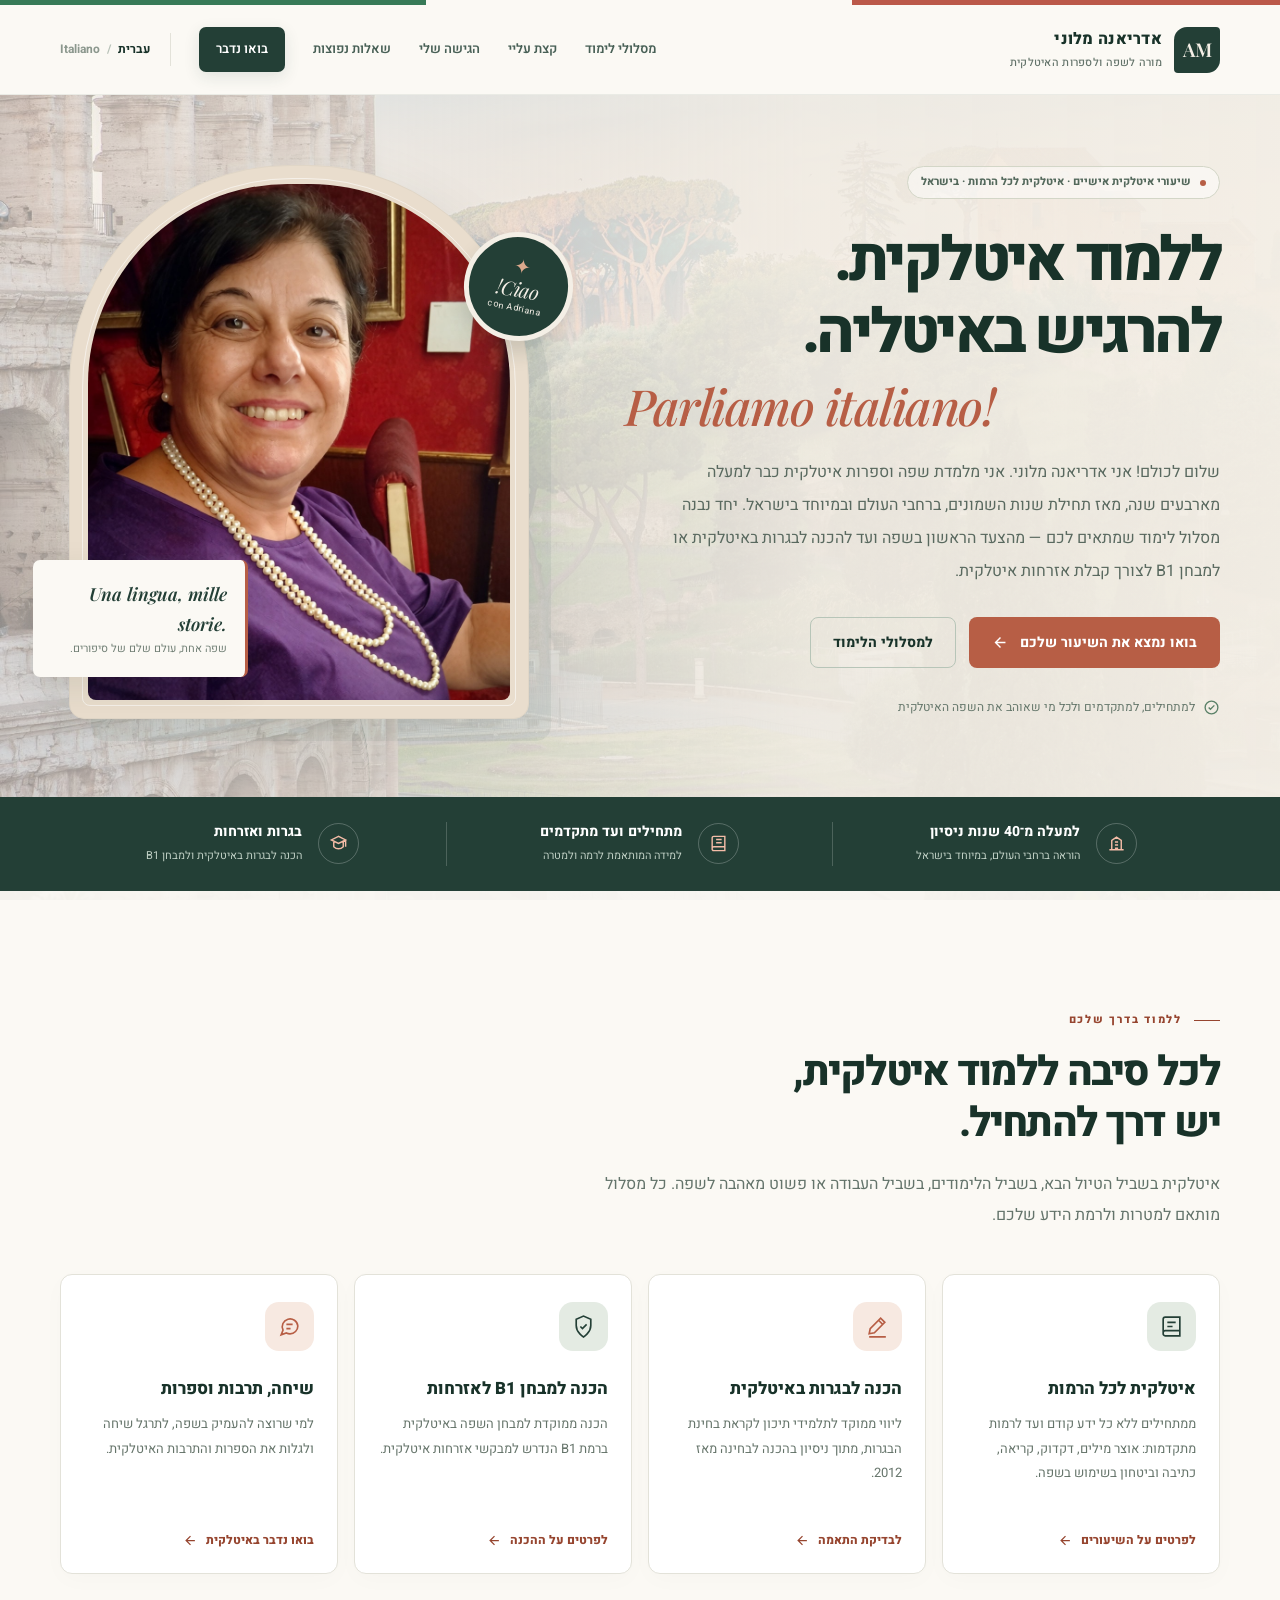
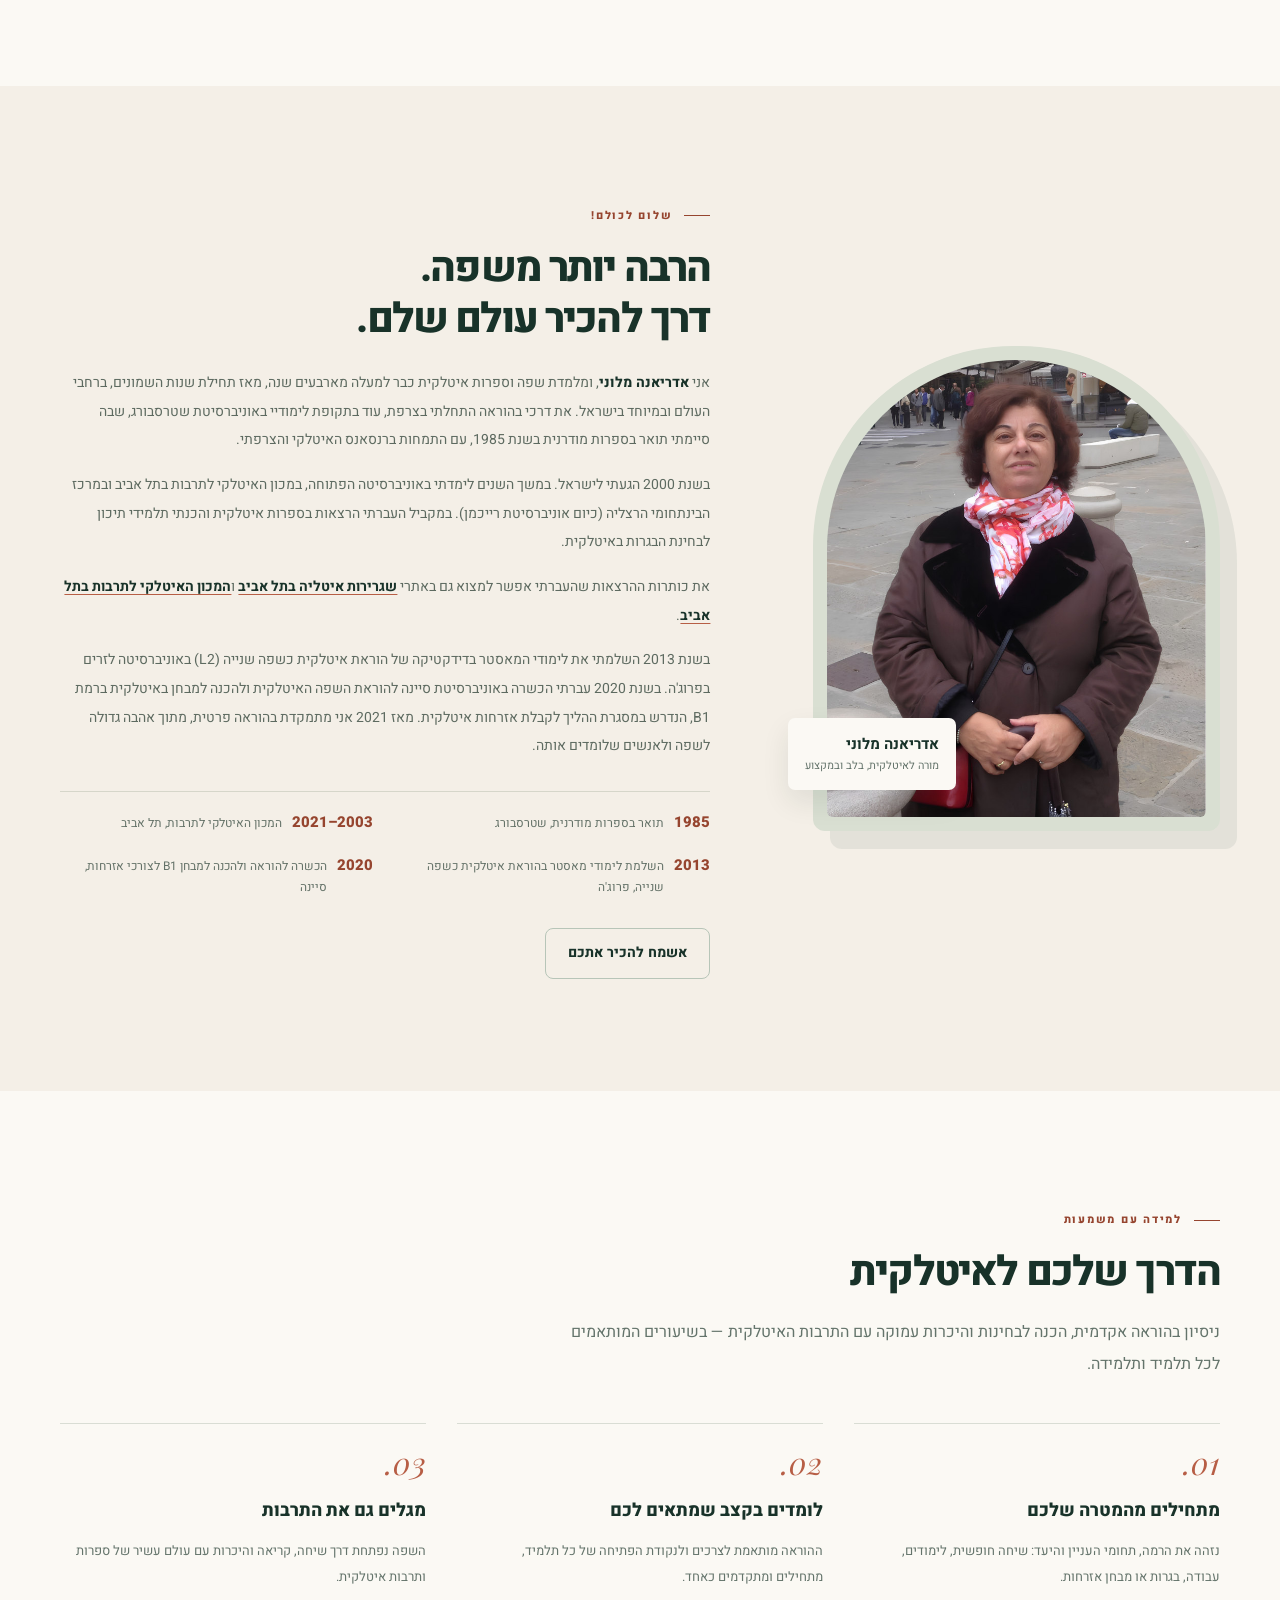
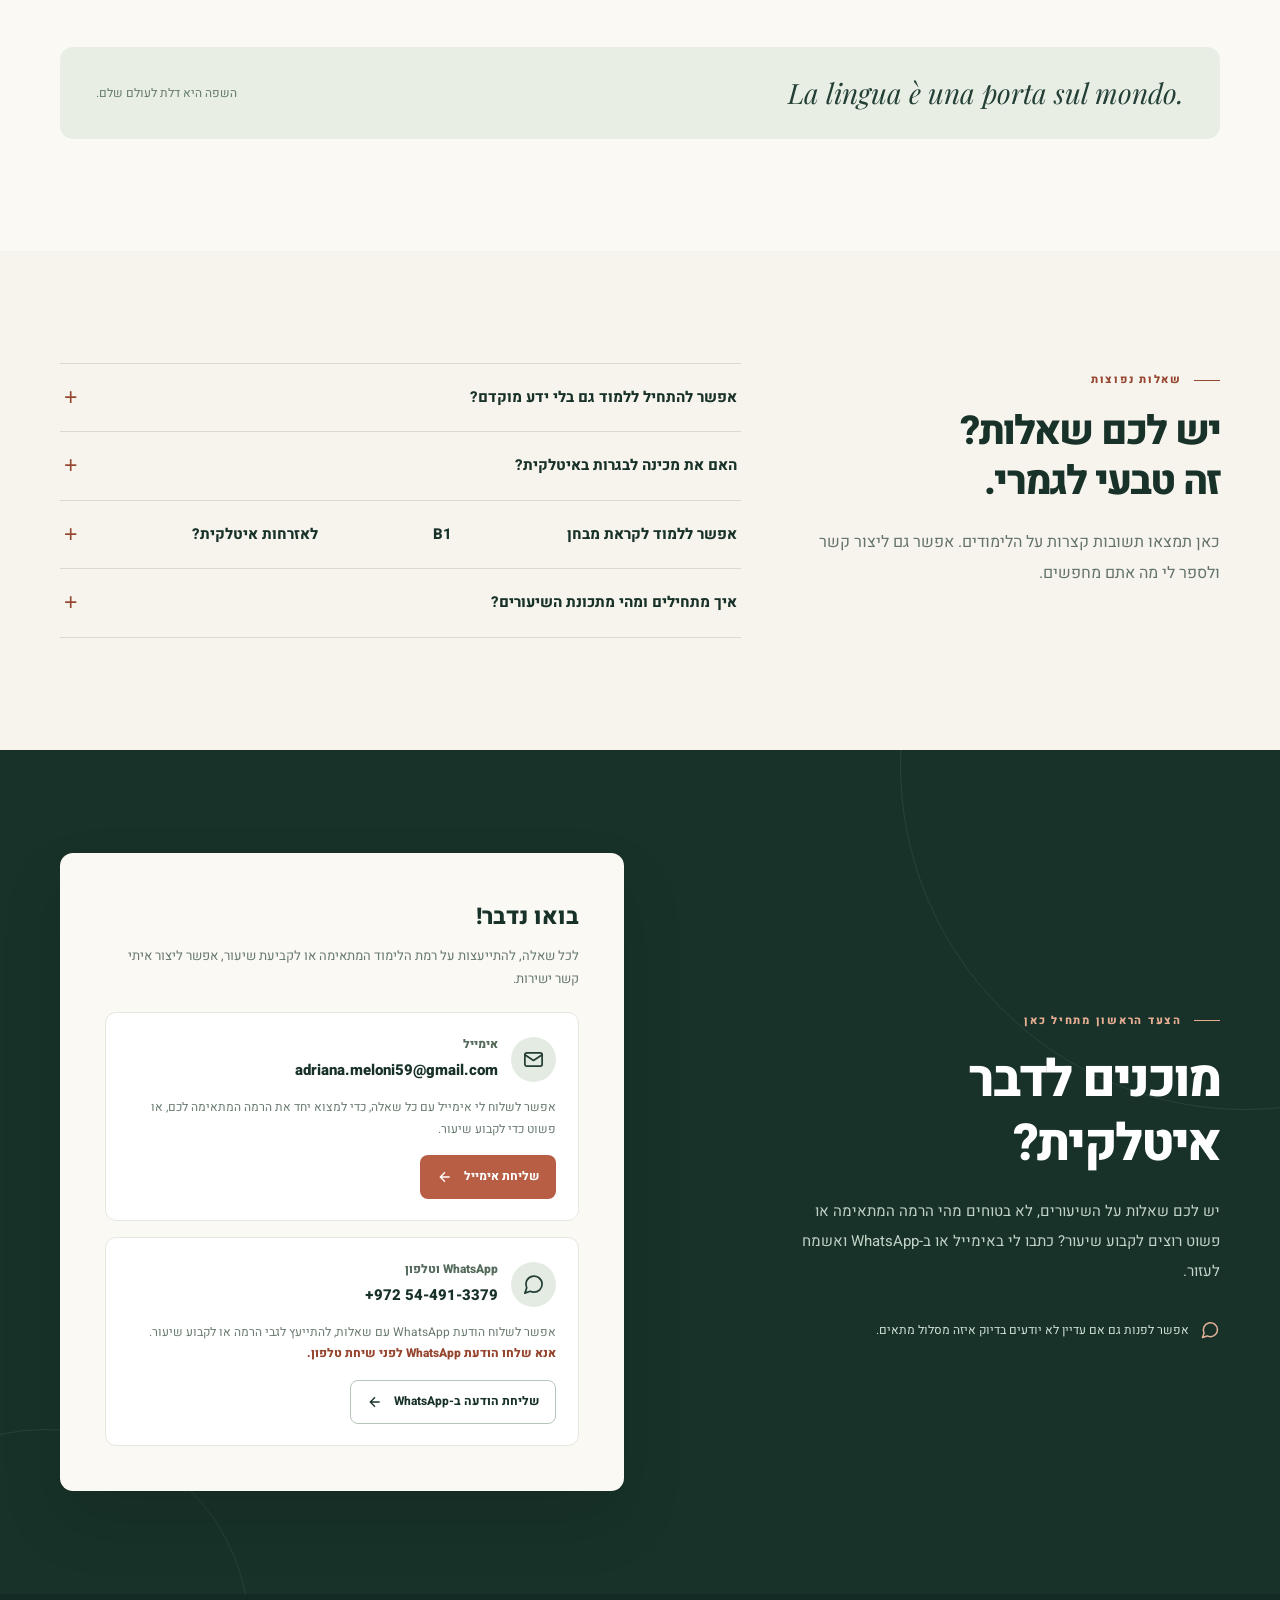
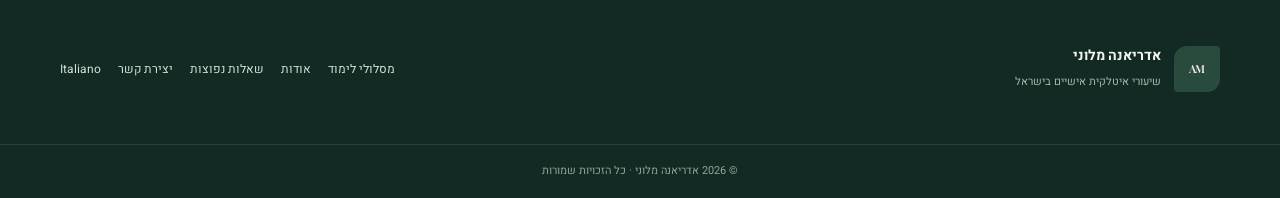
==== index.html @ 7e0fd30c "changes" ====
<!doctype html>
<html lang="he" dir="rtl">
<head>
  <meta charset="utf-8">
  <meta name="viewport" content="width=device-width, initial-scale=1">
  <meta name="theme-color" content="#233f36">
  <meta name="description" content="שיעורי איטלקית אישיים עם אדריאנה מלוני, בעלת למעלה מ־40 שנות ניסיון בהוראת השפה והספרות האיטלקית. לימוד לכל הרמות, הכנה לבגרות ולמבחן B1 לאזרחות איטלקית.">
  <meta property="og:type" content="website">
  <meta property="og:locale" content="he_IL">
  <meta property="og:title" content="איטלקית עם אדריאנה מלוני | שיעורי איטלקית בישראל">
  <meta property="og:description" content="ללמוד איטלקית עם אדריאנה מלוני, בעלת למעלה מ־40 שנות ניסיון. שיעורים אישיים לכל הרמות, הכנה לבגרות ולמבחן B1 לאזרחות.">
  <meta name="color-scheme" content="light">
  <title>שיעורי איטלקית עם אדריאנה מלוני | איטלקית לכל הרמות, בגרות ו-B1</title>
  <link rel="icon" type="image/svg+xml" href="assets/favicon.svg">
  <link rel="preconnect" href="https://fonts.googleapis.com">
  <link rel="preconnect" href="https://fonts.gstatic.com" crossorigin>
  <link rel="stylesheet" href="css/styles.css">
  <script src="js/main.js" defer></script>
</head>
<body>
  <a class="skip-link" href="#main">דילוג לתוכן הראשי</a>
  <div class="topline" aria-hidden="true"></div>
  <header class="site-header">
    <div class="container header-inner">
      <a class="brand" href="#top" aria-label="אדריאנה מלוני – לראש העמוד">
        <span class="brand-mark" aria-hidden="true">AM</span>
        <span class="brand-text"><span class="brand-name">אדריאנה מלוני</span><span class="brand-subtitle">מורה לשפה ולספרות האיטלקית</span></span>
      </a>
      <nav class="site-nav" id="site-nav" data-site-nav aria-label="תפריט ראשי">
        <a href="#lessons">מסלולי לימוד</a>
        <a href="#about">קצת עליי</a>
        <a href="#approach">הגישה שלי</a>
        <a href="#faq">שאלות נפוצות</a>
        <a class="nav-cta" href="#contact">בואו נדבר</a>
      </nav>
      <div class="language-switch" aria-label="בחירת שפה">
        <a href="./" lang="he" aria-current="page">עברית</a>
        <span class="separator" aria-hidden="true">/</span>
        <a href="it/" lang="it" dir="ltr">Italiano</a>
      </div>
      <button class="menu-toggle" type="button" data-menu-toggle aria-expanded="false" aria-controls="site-nav" aria-label="פתיחת תפריט ניווט">
        <svg viewBox="0 0 24 24" fill="none" stroke="currentColor" stroke-width="1.8" stroke-linecap="round" aria-hidden="true"><path d="M4 7h16M4 12h16M4 17h16"/></svg>
      </button>
    </div>
  </header>

  <main id="main">
    <section class="hero" id="top" aria-labelledby="hero-title">
      <div class="container hero-inner">
        <div class="hero-copy">
          <div class="hero-kicker"><span class="dot" aria-hidden="true"></span> שיעורי איטלקית אישיים · איטלקית לכל הרמות · בישראל</div>
          <h1 id="hero-title">ללמוד איטלקית.<br>להרגיש באיטליה.<em lang="it" dir="ltr">Parliamo italiano!</em></h1>
          <p class="hero-description">שלום לכולם! אני אדריאנה מלוני. אני מלמדת שפה וספרות איטלקית כבר למעלה מארבעים שנה, מאז תחילת שנות השמונים, ברחבי העולם ובמיוחד בישראל. יחד נבנה מסלול לימוד שמתאים לכם — מהצעד הראשון בשפה ועד להכנה לבגרות באיטלקית או למבחן <bdi>B1</bdi> לצורך קבלת אזרחות איטלקית.</p>
          <div class="hero-actions">
            <a class="button button-primary" href="#contact">בואו נמצא את השיעור שלכם <svg viewBox="0 0 24 24" fill="none" stroke="currentColor" stroke-width="2" aria-hidden="true"><path d="M19 12H5m7-7-7 7 7 7"/></svg></a>
            <a class="button button-secondary" href="#lessons">למסלולי הלימוד</a>
          </div>
          <p class="hero-note"><svg viewBox="0 0 24 24" fill="none" stroke="currentColor" stroke-width="1.9" aria-hidden="true"><circle cx="12" cy="12" r="9"/><path d="m8 12 2.5 2.5L16 9"/></svg>למתחילים, למתקדמים ולכל מי שאוהב את השפה האיטלקית</p>
        </div>
        <div class="hero-visual" aria-label="תמונת דיוקן של אדריאנה מלוני">
          <div class="art-card"><img src="assets/adriana-portrait.jpg" alt="אדריאנה מלוני מחייכת, לבושה בחולצה סגולה" width="912" height="1616"></div>
          <div class="art-stamp" aria-hidden="true"><span class="small-star">✦</span><span class="stamp-word">Ciao!</span><span class="stamp-small">con Adriana</span></div>
          <div class="art-caption"><span class="caption-title" lang="it" dir="ltr">Una lingua, mille storie.</span><span class="caption-small">שפה אחת, עולם שלם של סיפורים.</span></div>
        </div>
      </div>
    </section>

    <section class="trust-strip" aria-label="תחומי ההתמחות">
      <div class="container trust-inner">
        <div class="trust-item"><span class="trust-icon" aria-hidden="true"><svg viewBox="0 0 24 24" fill="none" stroke="currentColor" stroke-width="1.8"><path d="M3 20h18M6 20V8l6-4 6 4v12M10 10h4M10 14h4M10 18h4"/></svg></span><span class="trust-copy"><strong>למעלה מ־40 שנות ניסיון</strong><span>הוראה ברחבי העולם, במיוחד בישראל</span></span></div>
        <div class="trust-item"><span class="trust-icon" aria-hidden="true"><svg viewBox="0 0 24 24" fill="none" stroke="currentColor" stroke-width="1.8"><path d="M4 19.5V5a2 2 0 0 1 2-2h14v18H6a2 2 0 0 1-2-2.5ZM4 18a2 2 0 0 1 2-2h14M9 7h7M9 11h7"/></svg></span><span class="trust-copy"><strong>מתחילים ועד מתקדמים</strong><span>למידה המותאמת לרמה ולמטרה</span></span></div>
        <div class="trust-item"><span class="trust-icon" aria-hidden="true"><svg viewBox="0 0 24 24" fill="none" stroke="currentColor" stroke-width="1.8"><path d="M12 3 3 7.5l9 4.5 9-4.5L12 3ZM6 10v6c3.5 3.5 8.5 3.5 12 0v-6M21 8v8"/></svg></span><span class="trust-copy"><strong>בגרות ואזרחות</strong><span>הכנה לבגרות באיטלקית ולמבחן B1</span></span></div>
      </div>
    </section>

    <section class="section lessons" id="lessons" aria-labelledby="lessons-heading">
      <div class="container">
        <div class="section-intro">
          <span class="eyebrow">ללמוד בדרך שלכם</span>
          <h2 class="section-title" id="lessons-heading">לכל סיבה ללמוד איטלקית,<br>יש דרך להתחיל.</h2>
          <p class="section-desc">איטלקית בשביל הטיול הבא, בשביל הלימודים, בשביל העבודה או פשוט מאהבה לשפה. כל מסלול מותאם למטרות ולרמת הידע שלכם.</p>
        </div>
        <div class="lesson-grid">
          <article class="lesson-card">
            <span class="lesson-icon" aria-hidden="true"><svg viewBox="0 0 24 24" fill="none" stroke="currentColor"><path d="M4 19.5V5a2 2 0 0 1 2-2h14v18H6a2 2 0 0 1-2-2.5ZM4 18a2 2 0 0 1 2-2h14M8 8h8M8 12h5"/></svg></span>
            <h3>איטלקית לכל הרמות</h3>
            <p>ממתחילים ללא כל ידע קודם ועד לרמות מתקדמות: אוצר מילים, דקדוק, קריאה, כתיבה וביטחון בשימוש בשפה.</p>
            <a class="lesson-link" href="#contact">לפרטים על השיעורים <svg viewBox="0 0 24 24" fill="none" stroke="currentColor" stroke-width="2" aria-hidden="true"><path d="M19 12H5m7-7-7 7 7 7"/></svg></a>
          </article>
          <article class="lesson-card">
            <span class="lesson-icon" aria-hidden="true"><svg viewBox="0 0 24 24" fill="none" stroke="currentColor"><path d="m4 19 5-1 10-10-4-4L5 14l-1 5ZM13 6l4 4M4 22h16"/></svg></span>
            <h3>הכנה לבגרות באיטלקית</h3>
            <p>ליווי ממוקד לתלמידי תיכון לקראת בחינת הבגרות, מתוך ניסיון בהכנה לבחינה מאז 2012.</p>
            <a class="lesson-link" href="#contact">לבדיקת התאמה <svg viewBox="0 0 24 24" fill="none" stroke="currentColor" stroke-width="2" aria-hidden="true"><path d="M19 12H5m7-7-7 7 7 7"/></svg></a>
          </article>
          <article class="lesson-card">
            <span class="lesson-icon" aria-hidden="true"><svg viewBox="0 0 24 24" fill="none" stroke="currentColor"><path d="M12 22s7-4 7-11V5l-7-3-7 3v6c0 7 7 11 7 11ZM9 12l2 2 4-4"/></svg></span>
            <h3>הכנה למבחן <bdi>B1</bdi> לאזרחות</h3>
            <p>הכנה ממוקדת למבחן השפה באיטלקית ברמת <bdi>B1</bdi> הנדרש למבקשי אזרחות איטלקית.</p>
            <a class="lesson-link" href="#contact">לפרטים על ההכנה <svg viewBox="0 0 24 24" fill="none" stroke="currentColor" stroke-width="2" aria-hidden="true"><path d="M19 12H5m7-7-7 7 7 7"/></svg></a>
          </article>
          <article class="lesson-card">
            <span class="lesson-icon" aria-hidden="true"><svg viewBox="0 0 24 24" fill="none" stroke="currentColor"><path d="M20 11.5a7.5 7.5 0 0 1-7.5 7.5 8 8 0 0 1-3.5-.8L4 20l1.8-4.5A7.5 7.5 0 1 1 20 11.5ZM9 10h6m-6 4h4"/></svg></span>
            <h3>שיחה, תרבות וספרות</h3>
            <p>למי שרוצה להעמיק בשפה, לתרגל שיחה ולגלות את הספרות והתרבות האיטלקית.</p>
            <a class="lesson-link" href="#contact">בואו נדבר באיטלקית <svg viewBox="0 0 24 24" fill="none" stroke="currentColor" stroke-width="2" aria-hidden="true"><path d="M19 12H5m7-7-7 7 7 7"/></svg></a>
          </article>
        </div>
      </div>
    </section>

    <section class="section about" id="about" aria-labelledby="about-heading">
      <div class="container about-grid">
        <div class="about-media">
          <div class="portrait-frame"><img src="assets/adriana-in-italy.jpg" alt="אדריאנה בכיכר עירונית באיטליה, על רקע מבנים היסטוריים" width="744" height="1525" loading="lazy"></div>
          <div class="portrait-label"><strong>אדריאנה מלוני</strong><span>מורה לאיטלקית, בלב ובמקצוע</span></div>
        </div>
        <div class="about-copy">
          <span class="eyebrow">שלום לכולם!</span>
          <h2 class="section-title" id="about-heading">הרבה יותר משפה.<br>דרך להכיר עולם שלם.</h2>
          <p>אני <strong>אדריאנה מלוני</strong>, ומלמדת שפה וספרות איטלקית כבר למעלה מארבעים שנה, מאז תחילת שנות השמונים, ברחבי העולם ובמיוחד בישראל. את דרכי בהוראה התחלתי בצרפת, עוד בתקופת לימודיי באוניברסיטת שטרסבורג, שבה סיימתי תואר בספרות מודרנית בשנת 1985, עם התמחות ברנסאנס האיטלקי והצרפתי.</p>
          <p>בשנת 2000 הגעתי לישראל. במשך השנים לימדתי באוניברסיטה הפתוחה, במכון האיטלקי לתרבות בתל אביב ובמרכז הבינתחומי הרצליה (כיום אוניברסיטת רייכמן). במקביל העברתי הרצאות בספרות איטלקית והכנתי תלמידי תיכון לבחינת הבגרות באיטלקית.</p>
          <p class="conference-links">את כותרות ההרצאות שהעברתי אפשר למצוא גם באתרי <a href="https://ambtelaviv.esteri.it/he/" target="_blank" rel="noopener noreferrer">שגרירות איטליה בתל אביב</a> ו<a href="https://iictelaviv.esteri.it/it/" target="_blank" rel="noopener noreferrer">המכון האיטלקי לתרבות בתל אביב</a>.</p>
          <p>בשנת 2013 השלמתי את לימודי המאסטר בדידקטיקה של הוראת איטלקית כשפה שנייה (<bdi>L2</bdi>) באוניברסיטה לזרים בפרוג'ה. בשנת 2020 עברתי הכשרה באוניברסיטת סיינה להוראת השפה האיטלקית ולהכנה למבחן באיטלקית ברמת <bdi>B1</bdi>, הנדרש במסגרת ההליך לקבלת אזרחות איטלקית. מאז 2021 אני מתמקדת בהוראה פרטית, מתוך אהבה גדולה לשפה ולאנשים שלומדים אותה.</p>
          <div class="credential-list" aria-label="תחנות מרכזיות בדרך">
            <div class="credential"><span class="year">1985</span><span class="credential-copy">תואר בספרות מודרנית, שטרסבורג</span></div>
            <div class="credential"><span class="year">2003–2021</span><span class="credential-copy">המכון האיטלקי לתרבות, תל אביב</span></div>
            <div class="credential"><span class="year">2013</span><span class="credential-copy">השלמת לימודי מאסטר בהוראת איטלקית כשפה שנייה, פרוג'ה</span></div>
            <div class="credential"><span class="year">2020</span><span class="credential-copy">הכשרה להוראה ולהכנה למבחן B1 לצורכי אזרחות, סיינה</span></div>
          </div>
          <a class="button button-secondary" href="#contact">אשמח להכיר אתכם</a>
        </div>
      </div>
    </section>

    <section class="section approach" id="approach" aria-labelledby="approach-heading">
      <div class="container">
        <div class="section-intro">
          <span class="eyebrow">למידה עם משמעות</span>
          <h2 class="section-title" id="approach-heading">הדרך שלכם לאיטלקית</h2>
          <p class="section-desc">ניסיון בהוראה אקדמית, הכנה לבחינות והיכרות עמוקה עם התרבות האיטלקית — בשיעורים המותאמים לכל תלמיד ותלמידה.</p>
        </div>
        <div class="approach-grid">
          <div class="approach-item"><span class="approach-num">01.</span><h3>מתחילים מהמטרה שלכם</h3><p>נזהה את הרמה, תחומי העניין והיעד: שיחה חופשית, לימודים, עבודה, בגרות או מבחן אזרחות.</p></div>
          <div class="approach-item"><span class="approach-num">02.</span><h3>לומדים בקצב שמתאים לכם</h3><p>ההוראה מותאמת לצרכים ולנקודת הפתיחה של כל תלמיד, מתחילים ומתקדמים כאחד.</p></div>
          <div class="approach-item"><span class="approach-num">03.</span><h3>מגלים גם את התרבות</h3><p>השפה נפתחת דרך שיחה, קריאה והיכרות עם עולם עשיר של ספרות ותרבות איטלקית.</p></div>
        </div>
        <div class="italian-phrase"><span class="phrase" lang="it" dir="ltr">La lingua è una porta sul mondo.</span><span class="phrase-caption">השפה היא דלת לעולם שלם.</span></div>
      </div>
    </section>

    <section class="section faq" id="faq" aria-labelledby="faq-heading">
      <div class="container faq-grid">
        <div>
          <span class="eyebrow">שאלות נפוצות</span>
          <h2 class="section-title" id="faq-heading">יש לכם שאלות?<br>זה טבעי לגמרי.</h2>
          <p class="section-desc">כאן תמצאו תשובות קצרות על הלימודים. אפשר גם ליצור קשר ולספר לי מה אתם מחפשים.</p>
        </div>
        <div class="faq-items">
          <details><summary>אפשר להתחיל ללמוד גם בלי ידע מוקדם?</summary><p>בהחלט. אני מלמדת איטלקית בכל הרמות, כולל מתחילים ללא רקע קודם.</p></details>
          <details><summary>האם את מכינה לבגרות באיטלקית?</summary><p>כן. אני עוסקת בהכנת תלמידים לבחינת הבגרות באיטלקית מאז 2012, כולל ניסיון בהוראה בתיכון עירוני א׳ בתל אביב.</p></details>
          <details><summary>אפשר ללמוד לקראת מבחן <bdi>B1</bdi> לאזרחות איטלקית?</summary><p>כן. אני מציעה הכנה ייעודית לשפה האיטלקית ברמת B1 הנדרשת בהליך בקשת האזרחות, בהתאם לצרכים של התלמיד או התלמידה.</p></details>
          <details><summary>איך מתחילים ומהי מתכונת השיעורים?</summary><p>פונים אליי, מספרים בקצרה על הרמה ועל המטרה, ובשיחה נתאם את פרטי הלימוד ואת המתכונת המתאימה.</p></details>
        </div>
      </div>
    </section>

    <section class="contact" id="contact" aria-labelledby="contact-heading">
      <div class="container contact-grid">
        <div class="contact-copy">
          <span class="eyebrow">הצעד הראשון מתחיל כאן</span>
          <h2 class="section-title" id="contact-heading">מוכנים לדבר<br>איטלקית?</h2>
          <p>יש לכם שאלות על השיעורים, לא בטוחים מהי הרמה המתאימה או פשוט רוצים לקבוע שיעור? כתבו לי באימייל או ב-WhatsApp ואשמח לעזור.</p>
          <div class="contact-small-note"><svg viewBox="0 0 24 24" fill="none" stroke="currentColor" stroke-width="1.8" stroke-linecap="round" stroke-linejoin="round" aria-hidden="true"><path d="M21 11.5a8.5 8.5 0 0 1-8.5 8.5 9 9 0 0 1-4-.9L3 21l1.9-5.4A8.5 8.5 0 1 1 21 11.5Z"/></svg><span>אפשר לפנות גם אם עדיין לא יודעים בדיוק איזה מסלול מתאים.</span></div>
        </div>
        <div class="contact-panel">
          <h3>בואו נדבר!</h3>
          <p class="panel-description">לכל שאלה, להתייעצות על רמת הלימוד המתאימה או לקביעת שיעור, אפשר ליצור איתי קשר ישירות.</p>
          <div class="contact-methods">
            <div class="contact-method">
              <div class="contact-method-top">
                <span class="contact-method-icon"><svg viewBox="0 0 24 24" fill="none" stroke="currentColor" stroke-width="1.8" stroke-linecap="round" stroke-linejoin="round" aria-hidden="true"><rect x="3" y="5" width="18" height="14" rx="2"/><path d="m3 7 9 6 9-6"/></svg></span>
                <div class="contact-method-details">
                  <h4>אימייל</h4>
                  <a class="contact-method-detail" href="mailto:adriana.meloni59@gmail.com" dir="ltr">adriana.meloni59@gmail.com</a>
                </div>
              </div>
              <p>אפשר לשלוח לי אימייל עם כל שאלה, כדי למצוא יחד את הרמה המתאימה לכם, או פשוט כדי לקבוע שיעור.</p>
              <a class="button button-primary contact-method-action" href="mailto:adriana.meloni59@gmail.com">שליחת אימייל <svg viewBox="0 0 24 24" fill="none" stroke="currentColor" stroke-width="2" aria-hidden="true"><path d="M19 12H5m7-7-7 7 7 7"/></svg></a>
            </div>
            <div class="contact-method">
              <div class="contact-method-top">
                <span class="contact-method-icon"><svg viewBox="0 0 24 24" fill="none" stroke="currentColor" stroke-width="1.8" stroke-linecap="round" stroke-linejoin="round" aria-hidden="true"><path d="M21 11.5a8.5 8.5 0 0 1-8.5 8.5 9 9 0 0 1-4-.9L3 21l1.9-5.4A8.5 8.5 0 1 1 21 11.5Z"/></svg></span>
                <div class="contact-method-details">
                  <h4>WhatsApp וטלפון</h4>
                  <a class="contact-method-detail" href="tel:+972544913379" dir="ltr" aria-label="התקשרות טלפונית לאדריאנה">+972 54-491-3379</a>
                </div>
              </div>
              <p>אפשר לשלוח הודעת WhatsApp עם שאלות, להתייעץ לגבי הרמה או לקבוע שיעור. <strong>אנא שלחו הודעת WhatsApp לפני שיחת טלפון.</strong></p>
              <a class="button button-secondary contact-method-action" href="https://wa.me/972544913379" target="_blank" rel="noopener noreferrer">שליחת הודעה ב-WhatsApp <svg viewBox="0 0 24 24" fill="none" stroke="currentColor" stroke-width="2" aria-hidden="true"><path d="M19 12H5m7-7-7 7 7 7"/></svg></a>
            </div>
          </div>
        </div>
      </div>
    </section>
  </main>
  <footer class="site-footer">
    <div class="container footer-inner">
      <div class="footer-brand"><span class="brand-mark" aria-hidden="true">AM</span><div><strong>אדריאנה מלוני</strong><span>שיעורי איטלקית אישיים בישראל</span></div></div>
      <nav class="footer-links" aria-label="קישורים בתחתית האתר"><a href="#lessons">מסלולי לימוד</a><a href="#about">אודות</a><a href="#faq">שאלות נפוצות</a><a href="#contact">יצירת קשר</a><a href="it/" lang="it">Italiano</a></nav>
    </div>
    <div class="footer-bottom">© <span data-year>2026</span> אדריאנה מלוני · כל הזכויות שמורות</div>
  </footer>
</body>
</html>
---- css/styles.css ----
@import url('https://fonts.googleapis.com/css2?family=DM+Sans:wght@400;500;600;700&family=Heebo:wght@400;500;600;700;800&family=Playfair+Display:ital,wght@0,500;0,600;0,700;1,500;1,600&display=swap');

:root {
  --paper: #fbf9f4;
  --cream: #f4efe6;
  --cream-deep: #ebe4d6;
  --green: #233f36;
  --green-dark: #183229;
  --green-soft: #e4ebe3;
  --terracotta: #b75e45;
  --terracotta-dark: #96452f;
  --text: #24362f;
  --muted: #64746b;
  --line: #e3e2d9;
  --white: #fff;
  --body-font: 'DM Sans', Arial, sans-serif;
  --serif-font: 'Playfair Display', Georgia, serif;
  --shadow: 0 18px 60px rgb(35 63 54 / 9%);
  --container: 1160px;
}

html[lang='he'] {
  --body-font: 'Heebo', Arial, sans-serif;
}

*, *::before, *::after { box-sizing: border-box; }
html { scroll-behavior: smooth; scroll-padding-top: 96px; }
body { margin: 0; font-family: var(--body-font); line-height: 1.7; color: var(--text); background: var(--paper); -webkit-font-smoothing: antialiased; }
body, button, input, select, textarea { font-family: var(--body-font); }
button, input, select, textarea { font-size: inherit; }
a { color: inherit; text-decoration: none; }
a:hover { text-decoration: none; }
button { cursor: pointer; }
img { display: block; max-width: 100%; }
svg { max-width: 100%; }
:focus-visible { outline: 3px solid var(--terracotta); outline-offset: 4px; }
::selection { background: #d6a487; color: var(--green-dark); }
.container { width: min(calc(100% - 48px), var(--container)); margin-inline: auto; }
.skip-link { position: fixed; inset-block-start: -100px; inset-inline-start: 16px; z-index: 100; padding: 10px 18px; background: var(--green-dark); color: var(--white); border-radius: 8px; }
.skip-link:focus { inset-block-start: 12px; }

/* Header */
.topline { height: 5px; background: linear-gradient(to right, #377a57 33.3%, #fbf9f4 33.3% 66.6%, #bb5949 66.6%); }
.site-header { position: sticky; z-index: 40; inset-block-start: 0; background: rgb(251 249 244 / 94%); backdrop-filter: blur(16px); border-bottom: 1px solid rgb(35 63 54 / 8%); }
.header-inner { min-height: 89px; display: flex; gap: 28px; align-items: center; justify-content: space-between; }
.brand { display: flex; align-items: center; gap: 12px; flex-shrink: 0; }
.brand-mark { width: 46px; height: 46px; display: grid; place-items: center; color: var(--cream); background: var(--green); border-radius: 13px 4px 13px 4px; font-family: var(--serif-font); font-size: 19px; line-height: 1; font-weight: 600; letter-spacing: -.05em; }
.brand-text { display: flex; flex-direction: column; line-height: 1.2; }
.brand-name { color: var(--green-dark); font-size: 16px; font-weight: 800; letter-spacing: .018em; }
.brand-subtitle { color: var(--muted); font-size: 11px; font-weight: 500; letter-spacing: .025em; margin-top: 6px; }
.site-nav { display: flex; align-items: center; gap: 28px; margin-inline-start: auto; }
.site-nav > a { font-size: 13px; font-weight: 600; color: #486056; transition: color .2s ease; white-space: nowrap; }
.site-nav > a:hover { color: var(--terracotta-dark); }
.site-nav .nav-cta { background: var(--green); color: white; border-radius: 7px; padding: 11px 17px; box-shadow: 0 5px 16px rgb(35 63 54 / 12%); }
.site-nav .nav-cta:hover { background: var(--green-dark); color: white; }
.language-switch { display: flex; align-items: center; gap: 7px; flex-shrink: 0; white-space: nowrap; border-inline-start: 1px solid var(--line); padding-inline-start: 20px; font-size: 12px; font-weight: 700; }
.language-switch a { color: #8c988e; padding: 6px 0; }
.language-switch a[aria-current='page'] { color: var(--green-dark); }
.language-switch .separator { color: #b8c2b8; }
.menu-toggle { display: none; appearance: none; border: 1px solid var(--line); background: var(--white); border-radius: 10px; width: 44px; height: 44px; color: var(--green); align-items: center; justify-content: center; }
.menu-toggle svg { width: 22px; height: 22px; }

/* Shared */
.section { padding-block: 112px; }
.eyebrow { display: inline-flex; align-items: center; gap: 12px; font-size: 11px; font-weight: 800; letter-spacing: .16em; color: var(--terracotta-dark); text-transform: uppercase; }
.eyebrow::before { content: ''; width: 26px; height: 1px; background: currentColor; }
.section-title { max-width: 780px; margin: 17px 0 19px; font-size: clamp(30px, 3.2vw, 44px); line-height: 1.26; letter-spacing: -.045em; font-weight: 800; color: var(--green-dark); }
.section-desc { max-width: 660px; margin: 0; font-size: 16px; line-height: 1.95; color: var(--muted); }
html[lang='it'] .section-title { font-family: var(--serif-font); font-weight: 600; letter-spacing: -.025em; }
.section-intro { margin-bottom: 43px; }
.button { display: inline-flex; align-items: center; justify-content: center; gap: 11px; min-height: 51px; padding: 12px 22px; border: 1px solid transparent; border-radius: 8px; font-size: 14px; font-weight: 750; line-height: 1.3; transition: transform .2s ease, background .2s ease, border-color .2s ease; }
.button:hover { transform: translateY(-2px); }
.button svg { width: 17px; height: 17px; }
.button-primary { color: var(--white); background: var(--terracotta); }
.button-primary:hover { background: var(--terracotta-dark); }
.button-secondary { color: var(--green-dark); background: transparent; border-color: #b7c5b8; }
.button-secondary:hover { background: var(--green-soft); }
.button-light { background: var(--cream); color: var(--green-dark); }
.button-light:hover { background: white; }

/* Rome photograph: a background wash under the page and stronger in the hero.
   Opaque/translucent cream layers retain text contrast in Italian and Hebrew. */
main {
  background: url('../assets/rome-colosseum-background.jpg') center top / cover fixed no-repeat;
}
/* Hero */
.hero {
  position: relative;
  overflow: hidden;
  background-color: var(--cream);
  background-image:
    linear-gradient(to right, rgb(244 239 230 / 98%) 0%, rgb(244 239 230 / 94%) 37%, rgb(244 239 230 / 74%) 72%, rgb(244 239 230 / 59%) 100%),
    url('../assets/rome-colosseum-background.jpg');
  background-size: cover;
  background-position: center 43%;
}
/* In Hebrew the copy is on the right, so the stronger overlay follows it. */
html[lang='he'] .hero {
  background-image:
    linear-gradient(to left, rgb(244 239 230 / 98%) 0%, rgb(244 239 230 / 94%) 37%, rgb(244 239 230 / 74%) 72%, rgb(244 239 230 / 59%) 100%),
    url('../assets/rome-colosseum-background.jpg');
}
.hero::before { content: ''; position: absolute; inset-inline-end: -80px; inset-block-end: -210px; width: 450px; height: 450px; border: 1px solid rgb(35 63 54 / 10%); border-radius: 50%; pointer-events: none; }
.hero-inner { min-height: 646px; display: grid; grid-template-columns: minmax(0, 1.11fr) minmax(0, .89fr); align-items: center; gap: min(7vw, 88px); padding-block: 70px 78px; }
.hero-copy { position: relative; z-index: 2; }
.hero-kicker { display: inline-flex; align-items: center; gap: 9px; border: 1px solid #d3d6c7; background: rgb(255 255 255 / 47%); padding: 6px 13px; color: #53685b; border-radius: 100px; font-size: 11px; font-weight: 750; }
.hero-kicker .dot { width: 6px; height: 6px; background: var(--terracotta); border-radius: 50%; }
.hero h1 { margin: 27px 0 22px; color: var(--green-dark); font-size: clamp(43px, 4.8vw, 71px); line-height: 1.17; font-weight: 800; letter-spacing: -.061em; }
html[lang='it'] .hero h1 { font-family: var(--serif-font); font-weight: 600; letter-spacing: -.04em; font-size: clamp(44px, 4.7vw, 68px); line-height: 1.21; }
.hero h1 em { display: block; margin-top: 6px; color: var(--terracotta); font-family: var(--serif-font); font-weight: 500; font-size: .81em; letter-spacing: -.03em; }
html[lang='it'] .hero h1 em { font-size: .86em; }
.hero-description { max-width: 550px; margin: 0; color: #59695f; font-size: 16px; line-height: 2.05; }
.hero-actions { display: flex; flex-wrap: wrap; align-items: center; gap: 13px; margin-top: 30px; }
.hero-note { margin: 29px 0 0; display: flex; align-items: center; gap: 8px; font-size: 12px; color: #65776b; }
.hero-note svg { color: #5a8067; width: 17px; height: 17px; flex-shrink: 0; }
.hero-visual { min-width: 0; position: relative; max-width: 460px; width: 100%; margin-inline: auto; }
.art-card { position: relative; aspect-ratio: 0.83; padding: 18px; background: #e9ddcd; border: 1px solid #e0d6c7; border-radius: 220px 220px 15px 15px; box-shadow: 22px 22px 0 rgb(51 89 70 / 7%), var(--shadow); }
.art-card::after { content: ''; position: absolute; inset: 12px; border: 1px solid rgb(255 255 255 / 56%); border-radius: 210px 210px 8px 8px; pointer-events: none; }
.art-card img { width: 100%; height: 100%; object-fit: cover; object-position: center 7%; border-radius: 200px 200px 8px 8px; }
.art-stamp { position: absolute; z-index: 2; inset-inline-start: -44px; inset-block-start: 12%; width: 109px; height: 109px; display: flex; flex-direction: column; align-items: center; justify-content: center; background: var(--green); border: 5px solid var(--cream); border-radius: 50%; color: var(--cream); text-align: center; box-shadow: 0 12px 20px rgb(25 47 37 / 15%); transform: rotate(-11deg); }
.art-stamp .small-star { font-size: 20px; line-height: 1; color: #dca88c; }
.art-stamp .stamp-word { font-family: var(--serif-font); font-size: 20px; line-height: 1.2; font-style: italic; }
.art-stamp .stamp-small { font-size: 9px; letter-spacing: .06em; }
.art-caption { position: absolute; z-index: 2; inset-inline-end: -36px; inset-block-end: 42px; width: 215px; padding: 19px 18px; background: var(--paper); border-radius: 7px; box-shadow: 0 12px 35px rgb(25 47 37 / 10%); border-inline-start: 3px solid var(--terracotta); }
.art-caption .caption-title { display: block; font-family: var(--serif-font); font-size: 18px; font-style: italic; font-weight: 600; color: var(--green); direction: ltr; text-align: start; }
.art-caption .caption-small { display: block; font-size: 11px; line-height: 1.65; color: #728076; }

/* Highlights */
.trust-strip { background: var(--green); color: var(--white); }
.trust-inner { display: grid; grid-template-columns: repeat(3, 1fr); padding-block: 25px; }
.trust-item { display: flex; align-items: center; justify-content: center; gap: 16px; padding-inline: 22px; }
.trust-item + .trust-item { border-inline-start: 1px solid rgb(255 255 255 / 19%); }
.trust-icon { flex: 0 0 41px; width: 41px; height: 41px; border: 1px solid rgb(255 255 255 / 24%); border-radius: 50%; display: grid; place-items: center; color: #f4bca7; }
.trust-icon svg { width: 19px; height: 19px; }
.trust-copy { line-height: 1.45; }
.trust-copy strong { display: block; font-size: 14px; font-weight: 750; }
.trust-copy span { color: #c0d0c5; font-size: 11px; }

/* Programs */
.lessons { background: rgb(251 249 244 / 97%); }
.lesson-grid { display: grid; grid-template-columns: repeat(4, minmax(0, 1fr)); gap: 16px; }
.lesson-card { position: relative; display: flex; flex-direction: column; align-items: flex-start; min-height: 300px; padding: 27px 23px 23px; border: 1px solid var(--line); border-radius: 12px; background: white; box-shadow: 0 6px 25px rgb(26 61 47 / 2%); transition: transform .2s ease, box-shadow .2s ease, border-color .2s ease; }
.lesson-card:hover { transform: translateY(-5px); border-color: #c6d4c7; box-shadow: var(--shadow); }
.lesson-icon { display: grid; place-items: center; width: 49px; height: 49px; border-radius: 14px; background: var(--green-soft); color: var(--green); }
.lesson-icon svg { width: 25px; height: 25px; stroke-width: 1.6; }
.lesson-card:nth-child(2) .lesson-icon, .lesson-card:nth-child(4) .lesson-icon { background: #f7e9e1; color: var(--terracotta); }
.lesson-card h3 { margin: 26px 0 10px; color: var(--green-dark); font-size: 18px; line-height: 1.45; font-weight: 800; }
.lesson-card p { margin: 0 0 24px; color: #65746a; font-size: 13px; line-height: 1.9; }
.lesson-link { display: inline-flex; align-items: center; gap: 8px; margin-top: auto; color: var(--terracotta-dark); font-size: 12px; font-weight: 800; }
.lesson-link svg { width: 15px; height: 15px; }

/* About */
.about { background: rgb(244 239 230 / 96%); position: relative; overflow: hidden; }
.about-grid { display: grid; grid-template-columns: minmax(0, .77fr) minmax(0, 1.23fr); gap: clamp(44px, 8vw, 115px); align-items: center; }
.about-media { position: relative; max-width: 440px; width: 100%; margin-inline: auto; }
.portrait-frame { position: relative; padding: 14px; background: #d9dfd2; border-radius: 200px 200px 12px 12px; box-shadow: 17px 18px 0 rgb(35 63 54 / 8%); }
.portrait-frame > img { width: 100%; height: auto; aspect-ratio: .83; object-fit: cover; object-position: center 55%; border-radius: 190px 190px 6px 6px; background: #d4ded2; }
.portrait-label { position: absolute; inset-inline-end: -25px; inset-block-end: 41px; background: var(--paper); padding: 14px 17px; border-radius: 7px; box-shadow: 0 12px 28px rgb(25 47 37 / 9%); }
.portrait-label strong { display: block; font-size: 15px; color: var(--green-dark); }
.portrait-label span { display: block; font-size: 11px; color: var(--muted); }
.about-copy .section-title { margin-bottom: 23px; }
.about-copy p { max-width: 680px; margin: 0 0 16px; color: #5d6a60; font-size: 14px; line-height: 2.05; }
.about-copy p strong { color: var(--green-dark); font-weight: 750; }
.about-copy .conference-links a { color: var(--green-dark); font-weight: 700; text-decoration: underline; text-underline-offset: 3px; text-decoration-color: var(--terracotta); }
.about-copy .conference-links a:hover { color: var(--terracotta-dark); }
.credential-list { margin: 30px 0 30px; padding: 18px 0 0; border-top: 1px solid #d6d6ca; display: grid; grid-template-columns: repeat(2, minmax(0, 1fr)); gap: 17px 24px; }
.credential { display: flex; align-items: baseline; gap: 10px; }
.credential .year { color: var(--terracotta-dark); font-size: 15px; font-weight: 800; white-space: nowrap; }
.credential .credential-copy { color: #647268; font-size: 12px; line-height: 1.75; }

/* Approach */
.approach { background: rgb(251 249 244 / 97%); }
.approach-grid { display: grid; grid-template-columns: repeat(3, 1fr); gap: 31px; }
.approach-item { border-block-start: 1px solid #d9ddd4; padding-block-start: 23px; }
.approach-num { display: block; margin-bottom: 18px; color: var(--terracotta); font-family: var(--serif-font); font-size: 31px; font-style: italic; line-height: 1; }
.approach-item h3 { margin: 0 0 12px; font-size: 18px; font-weight: 800; color: var(--green-dark); }
.approach-item p { max-width: 350px; margin: 0; font-size: 13px; line-height: 1.95; color: var(--muted); }
.italian-phrase { margin-top: 58px; background: #e8eee4; border-radius: 13px; padding: 22px 36px; display: flex; justify-content: space-between; gap: 24px; align-items: center; }
.italian-phrase .phrase { font-family: var(--serif-font); font-size: clamp(20px, 3vw, 28px); font-style: italic; color: var(--green); direction: ltr; }
.italian-phrase .phrase-caption { color: #647b69; font-size: 12px; }

/* FAQ */
.faq { background: rgb(247 244 238 / 97%); }
.faq-grid { display: grid; grid-template-columns: minmax(0, .75fr) minmax(0, 1.25fr); gap: 70px; align-items: start; }
.faq .section-title { font-size: clamp(29px, 3.15vw, 40px); }
.faq-items { border-top: 1px solid #d9dad0; }
.faq-items details { border-bottom: 1px solid #d9dad0; }
.faq-items summary { list-style: none; display: flex; align-items: center; justify-content: space-between; gap: 22px; padding: 21px 4px; cursor: pointer; color: var(--green-dark); font-size: 15px; font-weight: 750; }
.faq-items summary::-webkit-details-marker { display: none; }
.faq-items summary::after { content: '+'; font-family: Arial, sans-serif; color: var(--terracotta-dark); font-size: 23px; font-weight: 400; line-height: 1; }
.faq-items details[open] summary::after { content: '−'; }
.faq-items details p { margin: -5px 4px 22px; font-size: 13px; line-height: 1.9; color: var(--muted); }

/* Contact */
.contact { padding-block: 103px; background: var(--green-dark); position: relative; overflow: hidden; }
.contact::before { content: ''; position: absolute; width: 690px; height: 690px; border: 1px solid rgb(255 255 255 / 8%); border-radius: 50%; inset-inline-start: -310px; inset-block-start: -330px; }
.contact::after { content: ''; position: absolute; width: 410px; height: 410px; border: 1px solid rgb(255 255 255 / 7%); border-radius: 50%; inset-inline-end: -160px; inset-block-end: -245px; }
.contact-grid { position: relative; z-index: 2; display: grid; grid-template-columns: minmax(0, .92fr) minmax(0, 1.08fr); align-items: center; gap: clamp(50px, 9vw, 125px); }
.contact .eyebrow { color: #e7ae94; }
.contact .section-title { color: white; font-size: clamp(36px, 4vw, 53px); }
.contact-copy > p { max-width: 430px; margin: 0; color: #c3d3c8; font-size: 15px; line-height: 2; }
.contact-small-note { margin-top: 34px; display: flex; align-items: flex-start; gap: 11px; color: #d1e1d6; font-size: 12px; }
.contact-small-note svg { width: 20px; height: 20px; flex-shrink: 0; color: #e6b09b; }
.contact-panel { background: var(--paper); border-radius: 13px; padding: clamp(25px, 3.7vw, 45px); box-shadow: 0 30px 65px rgb(0 0 0 / 11%); }
.contact-panel h3 { margin: 0 0 7px; font-size: 23px; color: var(--green-dark); font-weight: 800; }
.contact-panel .panel-description { color: #66796f; font-size: 13px; line-height: 1.8; margin: 0 0 22px; }
.contact-methods { display: grid; gap: 16px; }
.contact-method { background: #fff; border: 1px solid #e5e8df; border-radius: 11px; padding: 21px 22px; }
.contact-method-top { display: flex; align-items: center; gap: 13px; min-width: 0; }
.contact-method-icon { flex: 0 0 45px; width: 45px; height: 45px; display: grid; place-items: center; color: var(--green); background: var(--green-soft); border-radius: 50%; }
.contact-method-icon svg { width: 23px; height: 23px; }
.contact-method-details { min-width: 0; }
.contact-method h4 { margin: 0 0 2px; color: #546a5b; font-size: 12px; font-weight: 800; }
.contact-method-detail { display: inline-block; max-width: 100%; color: var(--green-dark); font-size: clamp(12px, 1.2vw, 15px); line-height: 1.5; font-weight: 800; overflow-wrap: anywhere; unicode-bidi: isolate; }
.contact-method-detail:hover { text-decoration: underline; text-underline-offset: 3px; }
.contact-method p { margin: 13px 0 15px; color: #697b70; font-size: 12px; line-height: 1.8; }
.contact-method p strong { color: var(--terracotta-dark); font-weight: 800; }
.contact-method-action { min-height: 44px; padding: 10px 16px; font-size: 12px; }
.contact-method-action svg { width: 16px; height: 16px; }
[hidden] { display: none !important; }

/* Footer */
.site-footer { background: #122a23; color: #d2e0d6; }
.footer-inner { min-height: 150px; display: flex; flex-wrap: wrap; gap: 22px 30px; align-items: center; justify-content: space-between; padding-block: 30px; }
.footer-brand { display: flex; align-items: center; gap: 13px; }
.footer-brand .brand-mark { background: #284b3d; color: #f7efe4; }
.footer-brand strong { display: block; font-size: 14px; color: #eff5f0; }
.footer-brand span { color: #a5b7aa; font-size: 11px; }
.footer-bottom { text-align: center; border-top: 1px solid rgb(255 255 255 / 10%); padding-block: 17px; color: #8da898; font-size: 11px; }
.footer-links { display: flex; flex-wrap: wrap; gap: 17px; font-size: 12px; }
.footer-links a:hover { color: white; }

/* Hebrew-specific refinements */
html[lang='he'] .hero h1 { max-width: 650px; }
html[lang='he'] .lesson-card h3 { font-size: 17px; }
html[lang='he'] .art-caption { border-inline-start: 3px solid var(--terracotta); }
html[lang='he'] .art-caption .caption-title { text-align: right; }
html[lang='he'] .art-stamp { transform: rotate(11deg); }
html[lang='he'] .phrase { text-align: left; }
html[lang='it'] .brand-name { font-size: 15px; }
html[lang='it'] .brand-subtitle { letter-spacing: .035em; }
html[lang='it'] .hero-description { max-width: 570px; }
html[lang='it'] .lesson-card h3 { font-size: 17px; }

/* Tablet and phone */
@media (max-width: 1090px) {
  .header-inner { gap: 17px; }
  .site-nav { gap: 15px; }
  .site-nav > a { font-size: 12px; }
  .language-switch { padding-inline-start: 14px; }
  .hero-inner { gap: 35px; }
  .hero h1 { font-size: clamp(38px, 4.6vw, 58px); }
  .lesson-card { padding-inline: 19px; }
  .about-grid { gap: 44px; }
}
@media (max-width: 850px) {
  .section { padding-block: 81px; }
  .header-inner { min-height: 74px; }
  .menu-toggle { display: inline-flex; order: 3; }
  .site-nav { display: none; position: absolute; inset-inline: 0; inset-block-start: 100%; margin: 0; padding: 20px 25px 26px; flex-direction: column; align-items: stretch; gap: 7px; background: var(--paper); border-top: 1px solid var(--line); box-shadow: 0 18px 28px rgb(25 50 35 / 9%); }
  .site-nav[data-open='true'] { display: flex; }
  .site-nav > a { font-size: 14px; padding: 8px 10px; }
  .site-nav .nav-cta { margin-top: 8px; text-align: center; }
  .language-switch { margin-inline-start: auto; }
  .hero-inner { min-height: 0; padding-block: 70px 70px; }
  .hero h1, html[lang='it'] .hero h1 { font-size: clamp(38px, 4.8vw, 53px); }
  .art-stamp { width: 85px; height: 85px; inset-inline-start: -15px; }
  .art-stamp .stamp-word { font-size: 15px; }
  .art-caption { inset-inline-end: -14px; width: 175px; }
  .lesson-grid { grid-template-columns: repeat(2, minmax(0, 1fr)); }
  .lesson-card { min-height: 265px; }
  .about-grid { grid-template-columns: minmax(0, .85fr) minmax(0, 1.15fr); }
  .portrait-label { inset-inline-end: -12px; }
  .faq-grid { gap: 35px; }
  .contact-grid { gap: 35px; }
}
@media (max-width: 680px) {
  main { background-attachment: scroll; }
  .hero, html[lang='he'] .hero {
    background-image:
      linear-gradient(to bottom, rgb(244 239 230 / 97%) 0%, rgb(244 239 230 / 95%) 40%, rgb(244 239 230 / 84%) 70%, rgb(244 239 230 / 78%) 100%),
      url('../assets/rome-colosseum-background.jpg');
    background-position: 43% center;
  }
  html { scroll-padding-top: 80px; }
  .container { width: min(calc(100% - 34px), var(--container)); }
  .header-inner { min-height: 69px; gap: 10px; }
  .brand-mark { width: 39px; height: 39px; border-radius: 11px 4px 11px 4px; font-size: 16px; }
  .brand { gap: 9px; }
  .brand-name { font-size: 13px; }
  .brand-subtitle { font-size: 10px; margin-top: 4px; }
  .language-switch { font-size: 11px; gap: 5px; padding-inline-start: 11px; }
  .menu-toggle { width: 40px; height: 40px; }
  .hero-inner { grid-template-columns: 1fr; padding-block: 58px 82px; gap: 55px; }
  .hero h1, html[lang='it'] .hero h1 { font-size: clamp(38px, 10vw, 59px); margin-top: 21px; }
  .hero-description { font-size: 14px; line-height: 2; }
  .hero-actions { gap: 10px; }
  .hero-actions .button { flex: 1 1 auto; padding-inline: 14px; font-size: 12px; }
  .hero-note { margin-top: 21px; }
  .hero-visual { max-width: 360px; padding-inline: 19px; }
  .art-card { padding: 13px; }
  .art-caption { inset-inline-end: 0; inset-block-end: 22px; width: 173px; padding: 12px 14px; }
  .art-caption .caption-title { font-size: 15px; }
  .art-stamp { inset-inline-start: -4px; inset-block-start: 10%; width: 82px; height: 82px; }
  .trust-inner { grid-template-columns: 1fr; padding-block: 17px; }
  .trust-item { justify-content: flex-start; padding-block: 11px; padding-inline: 4px; }
  .trust-item + .trust-item { border-inline-start: 0; border-block-start: 1px solid rgb(255 255 255 / 16%); }
  .trust-icon { width: 35px; height: 35px; flex-basis: 35px; }
  .section { padding-block: 75px; }
  .section-title { font-size: clamp(30px, 8.3vw, 38px); }
  .section-desc { font-size: 14px; }
  .section-intro { margin-bottom: 28px; }
  .lesson-grid, .approach-grid, .about-grid, .faq-grid, .contact-grid { grid-template-columns: 1fr; }
  .lesson-card { min-height: 225px; padding: 24px; }
  .lesson-card h3 { margin-top: 19px; }
  .about-grid { gap: 60px; }
  .about-media { order: 2; max-width: 300px; }
  .about-copy { order: 1; }
  .about-copy p { font-size: 13px; }
  .portrait-label { inset-inline-end: -16px; }
  .credential-list { gap: 14px; }
  .approach-grid { gap: 25px; }
  .approach-item { padding-top: 19px; }
  .approach-num { margin-bottom: 10px; }
  .italian-phrase { margin-top: 34px; padding: 20px 22px; flex-direction: column; align-items: flex-start; gap: 3px; }
  html[lang='he'] .italian-phrase .phrase { align-self: flex-end; }
  .faq-grid { gap: 20px; }
  .contact { padding-block: 74px; }
  .contact-grid { gap: 29px; }
  .contact-panel { padding: 25px 20px; }
  .contact-method { padding: 18px 15px; }
  .contact .section-title { font-size: 37px; }
  .footer-inner { align-items: flex-start; flex-direction: column; gap: 23px; }
}
@media (max-width: 385px) {
  .container { width: min(calc(100% - 26px), var(--container)); }
  .brand-subtitle { display: none; }
  .language-switch { padding-inline-start: 9px; }
  .hero-actions { flex-direction: column; align-items: stretch; }
  .hero-actions .button { width: 100%; }
  .credential-list { grid-template-columns: 1fr; }
  .art-stamp { inset-inline-start: 0; }
}
@media (prefers-reduced-motion: reduce) {
  html { scroll-behavior: auto; }
  *, *::before, *::after { animation-duration: .01ms !important; transition-duration: .01ms !important; }
}
@media (max-width: 450px) {
  .menu-toggle { flex: 0 0 40px; }
  html[lang='it'] .brand-subtitle { display: none; }
}
@media (max-width: 350px) {
  .brand-mark { width: 35px; height: 35px; }
  .brand-name { font-size: 12px; }
  .language-switch { font-size: 10px; }
  .menu-toggle { width: 37px; height: 37px; flex-basis: 37px; }
}

/* Accessibility: in increased-contrast mode, keep all long-form text on solid colors. */
@media (prefers-contrast: more) {
  .hero, html[lang='he'] .hero { background: var(--cream); }
  .lessons, .approach { background: var(--paper); }
  .about { background: var(--cream); }
  .faq { background: #f7f4ee; }
}
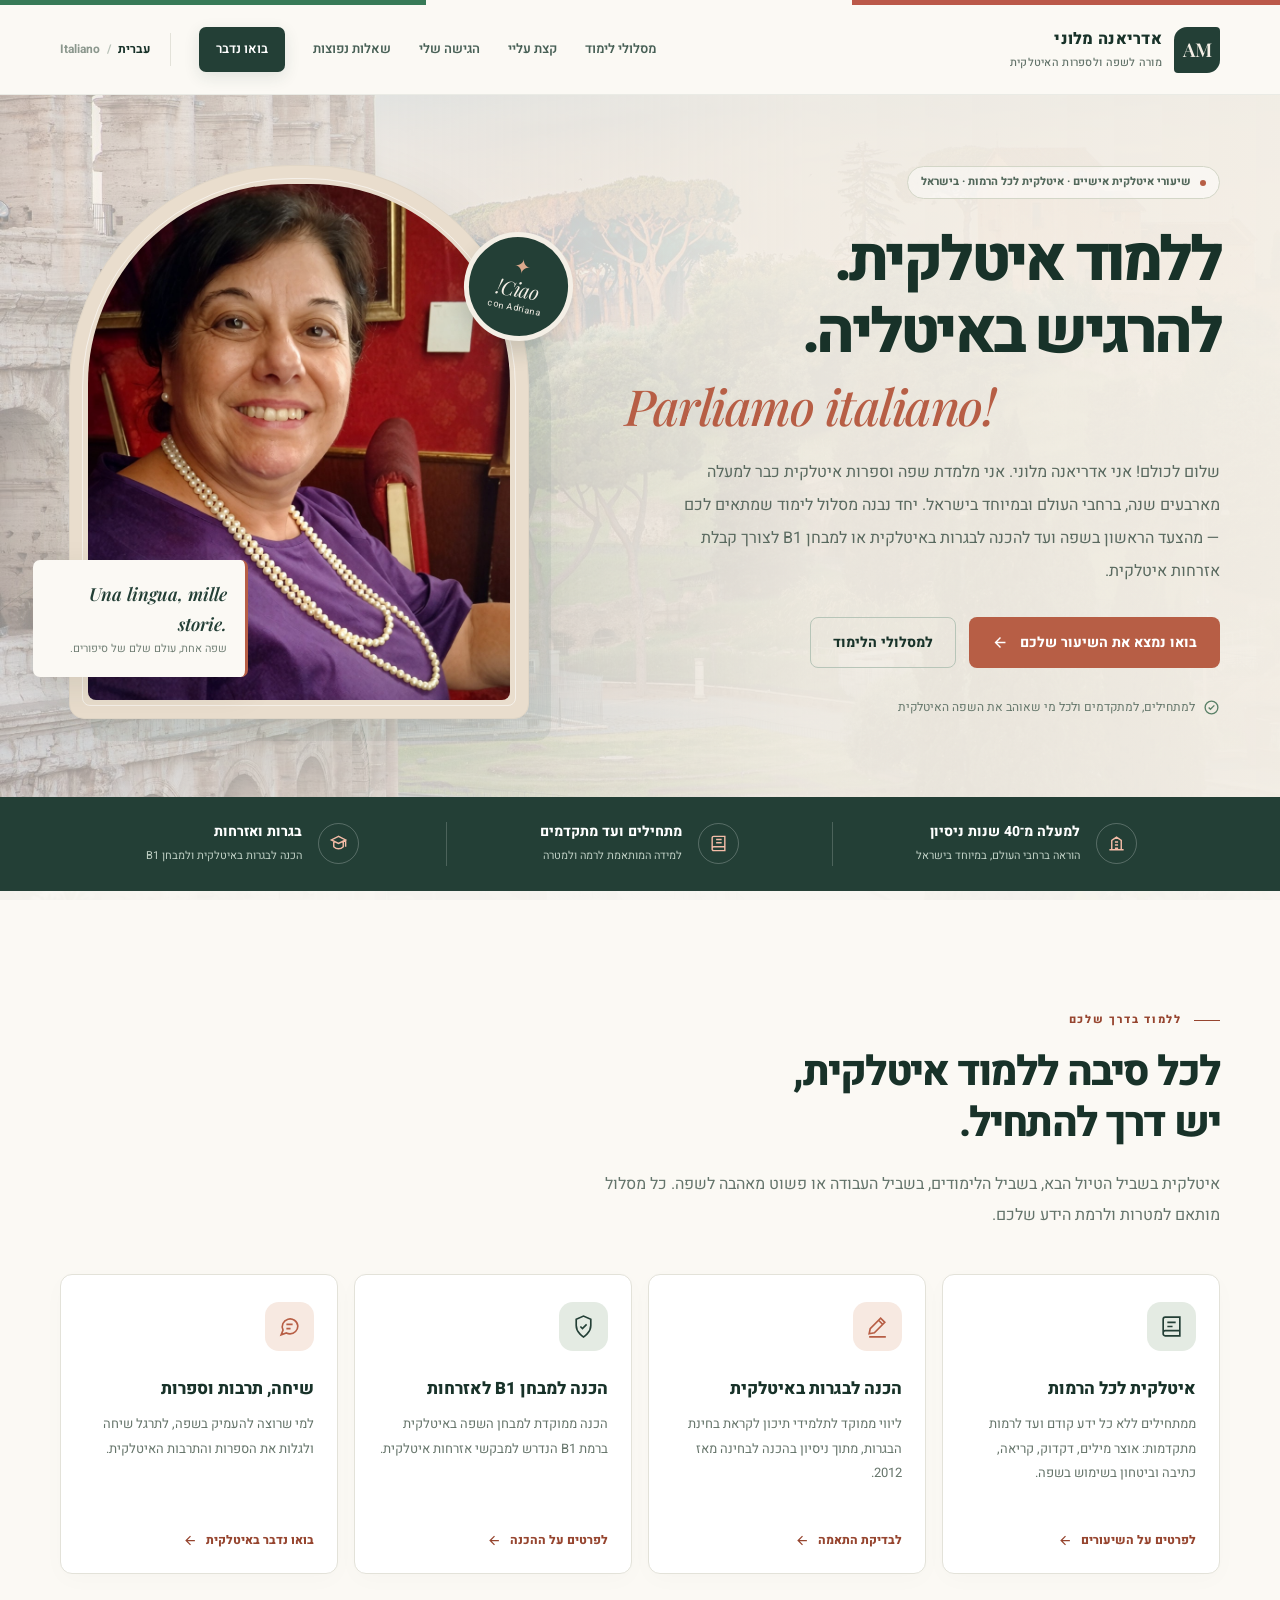
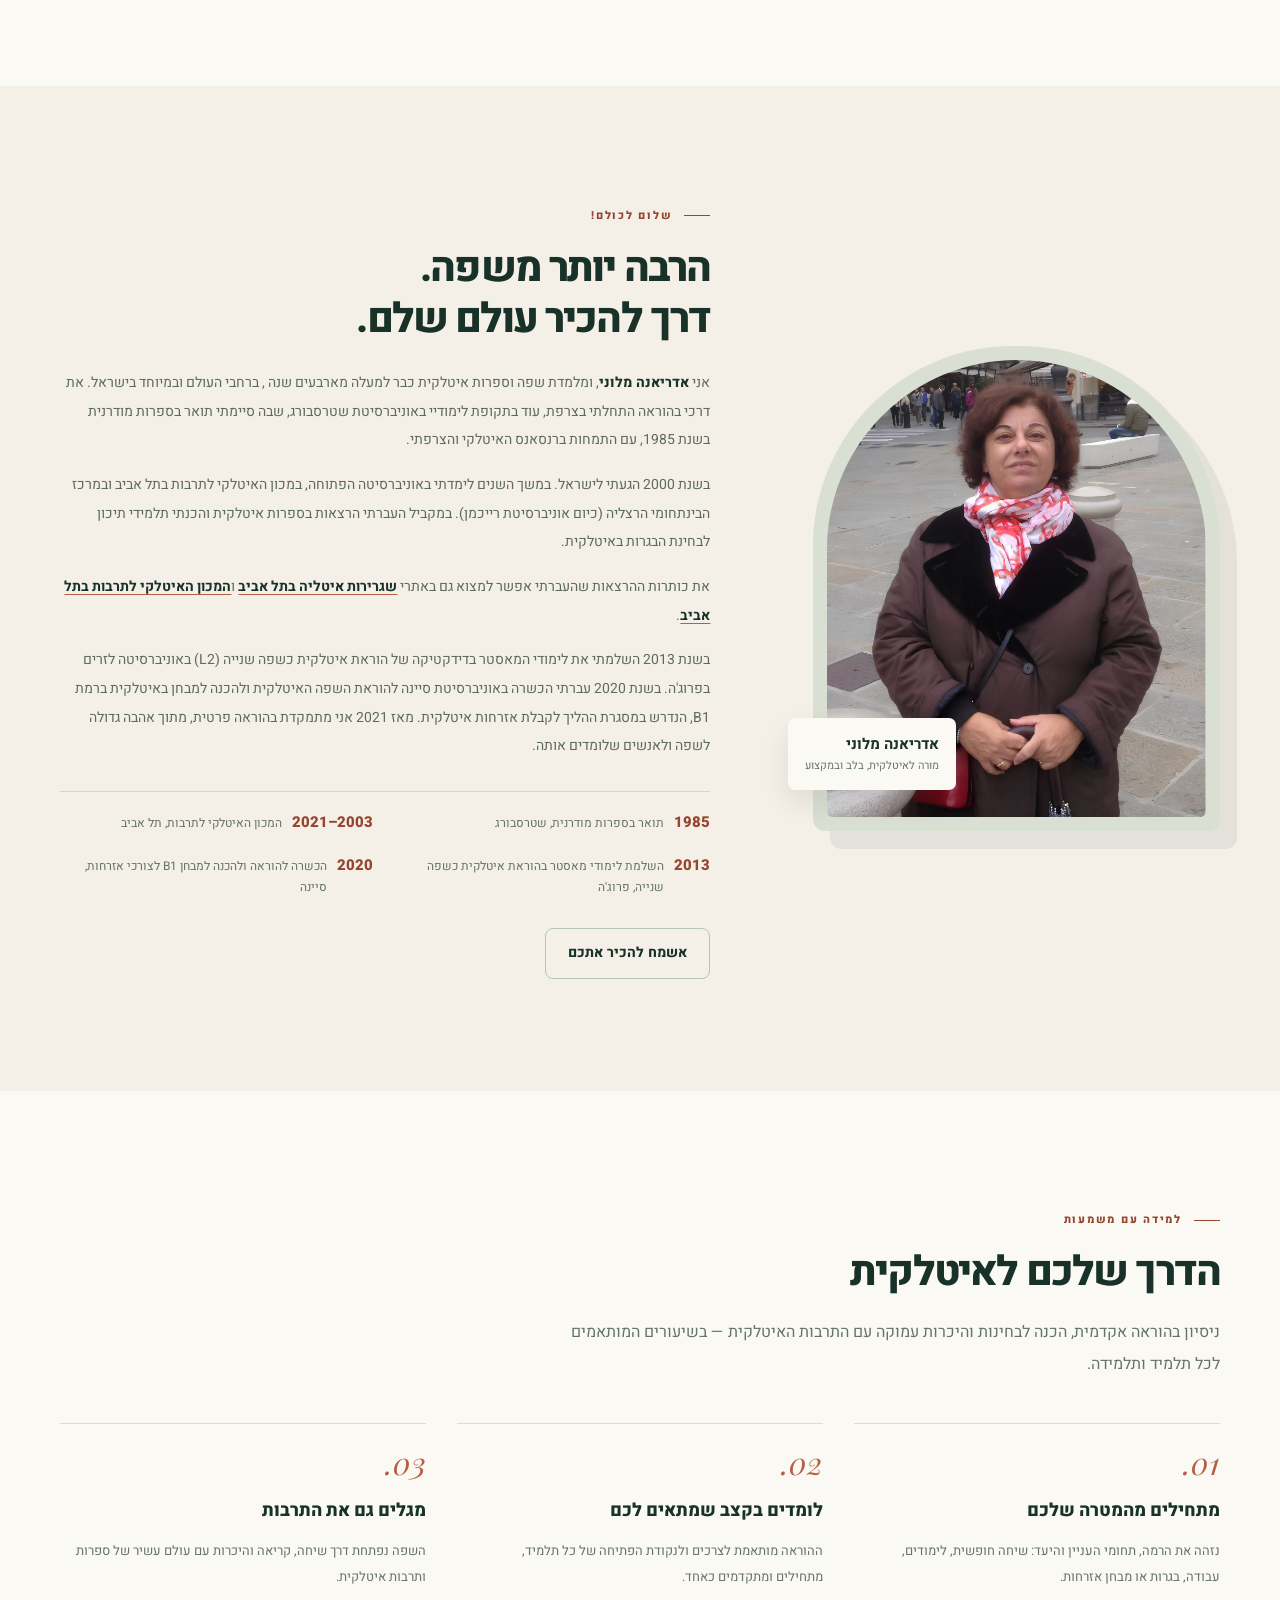
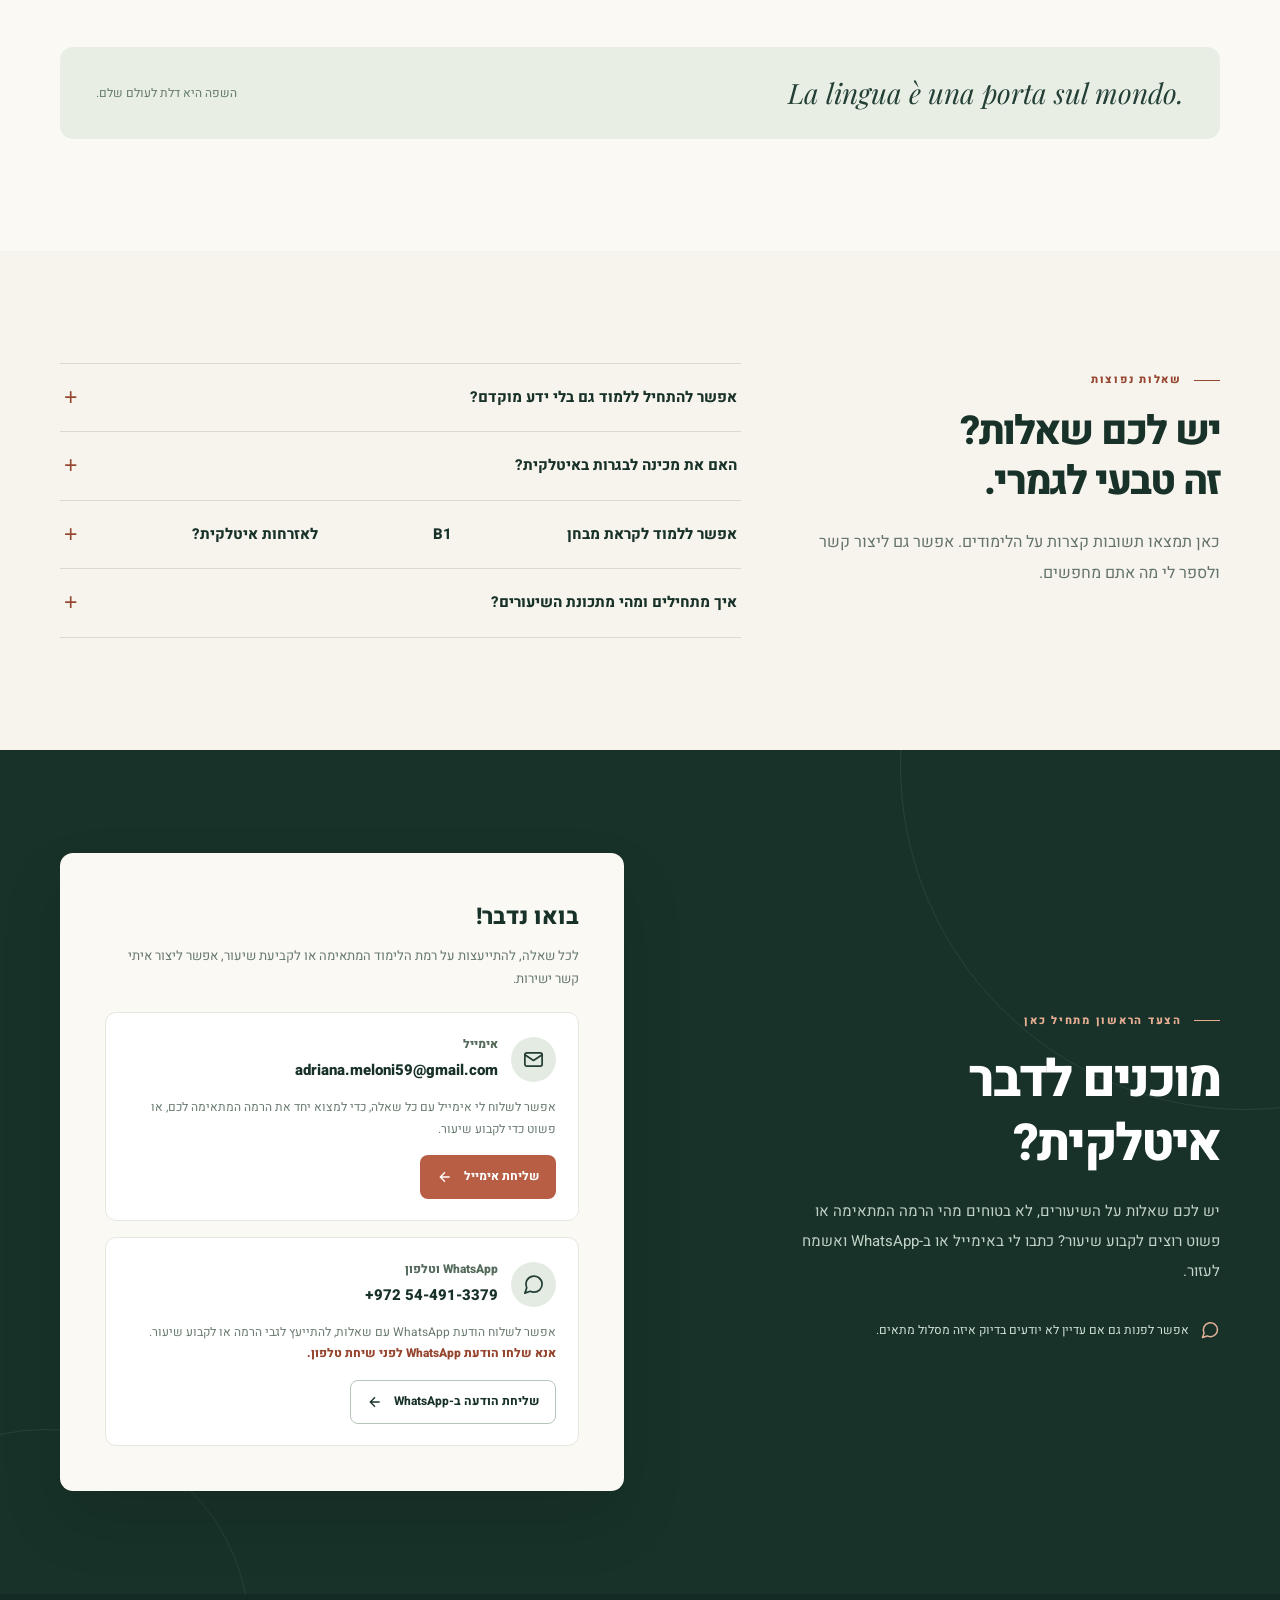
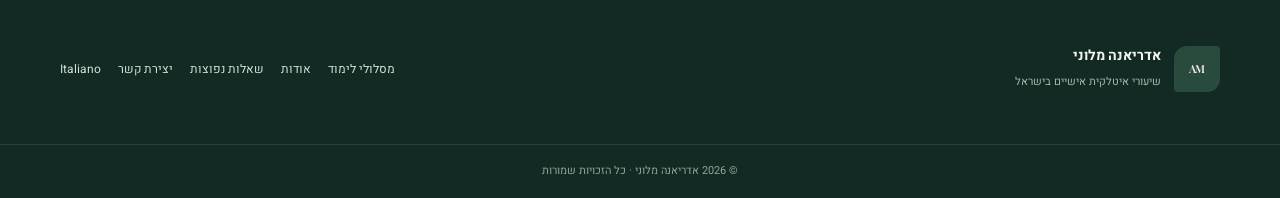
==== commit 29c0484d: "changes" ====
--- a/index.html
+++ b/index.html
@@ -50,7 +50,7 @@
         <div class="hero-copy">
           <div class="hero-kicker"><span class="dot" aria-hidden="true"></span> שיעורי איטלקית אישיים · איטלקית לכל הרמות · בישראל</div>
           <h1 id="hero-title">ללמוד איטלקית.<br>להרגיש באיטליה.<em lang="it" dir="ltr">Parliamo italiano!</em></h1>
-          <p class="hero-description">שלום לכולם! אני אדריאנה מלוני. אני מלמדת שפה וספרות איטלקית כבר למעלה מארבעים שנה, מאז תחילת שנות השמונים, ברחבי העולם ובמיוחד בישראל. יחד נבנה מסלול לימוד שמתאים לכם — מהצעד הראשון בשפה ועד להכנה לבגרות באיטלקית או למבחן <bdi>B1</bdi> לצורך קבלת אזרחות איטלקית.</p>
+          <p class="hero-description">שלום לכולם! אני אדריאנה מלוני. אני מלמדת שפה וספרות איטלקית כבר למעלה מארבעים שנה, ברחבי העולם ובמיוחד בישראל. יחד נבנה מסלול לימוד שמתאים לכם — מהצעד הראשון בשפה ועד להכנה לבגרות באיטלקית או למבחן <bdi>B1</bdi> לצורך קבלת אזרחות איטלקית.</p>
           <div class="hero-actions">
             <a class="button button-primary" href="#contact">בואו נמצא את השיעור שלכם <svg viewBox="0 0 24 24" fill="none" stroke="currentColor" stroke-width="2" aria-hidden="true"><path d="M19 12H5m7-7-7 7 7 7"/></svg></a>
             <a class="button button-secondary" href="#lessons">למסלולי הלימוד</a>
@@ -118,7 +118,7 @@
         <div class="about-copy">
           <span class="eyebrow">שלום לכולם!</span>
           <h2 class="section-title" id="about-heading">הרבה יותר משפה.<br>דרך להכיר עולם שלם.</h2>
-          <p>אני <strong>אדריאנה מלוני</strong>, ומלמדת שפה וספרות איטלקית כבר למעלה מארבעים שנה, מאז תחילת שנות השמונים, ברחבי העולם ובמיוחד בישראל. את דרכי בהוראה התחלתי בצרפת, עוד בתקופת לימודיי באוניברסיטת שטרסבורג, שבה סיימתי תואר בספרות מודרנית בשנת 1985, עם התמחות ברנסאנס האיטלקי והצרפתי.</p>
+          <p>אני <strong>אדריאנה מלוני</strong>, ומלמדת שפה וספרות איטלקית כבר למעלה מארבעים שנה , ברחבי העולם ובמיוחד בישראל. את דרכי בהוראה התחלתי בצרפת, עוד בתקופת לימודיי באוניברסיטת שטרסבורג, שבה סיימתי תואר בספרות מודרנית בשנת 1985, עם התמחות ברנסאנס האיטלקי והצרפתי.</p>
           <p>בשנת 2000 הגעתי לישראל. במשך השנים לימדתי באוניברסיטה הפתוחה, במכון האיטלקי לתרבות בתל אביב ובמרכז הבינתחומי הרצליה (כיום אוניברסיטת רייכמן). במקביל העברתי הרצאות בספרות איטלקית והכנתי תלמידי תיכון לבחינת הבגרות באיטלקית.</p>
           <p class="conference-links">את כותרות ההרצאות שהעברתי אפשר למצוא גם באתרי <a href="https://ambtelaviv.esteri.it/he/" target="_blank" rel="noopener noreferrer">שגרירות איטליה בתל אביב</a> ו<a href="https://iictelaviv.esteri.it/it/" target="_blank" rel="noopener noreferrer">המכון האיטלקי לתרבות בתל אביב</a>.</p>
           <p>בשנת 2013 השלמתי את לימודי המאסטר בדידקטיקה של הוראת איטלקית כשפה שנייה (<bdi>L2</bdi>) באוניברסיטה לזרים בפרוג'ה. בשנת 2020 עברתי הכשרה באוניברסיטת סיינה להוראת השפה האיטלקית ולהכנה למבחן באיטלקית ברמת <bdi>B1</bdi>, הנדרש במסגרת ההליך לקבלת אזרחות איטלקית. מאז 2021 אני מתמקדת בהוראה פרטית, מתוך אהבה גדולה לשפה ולאנשים שלומדים אותה.</p>
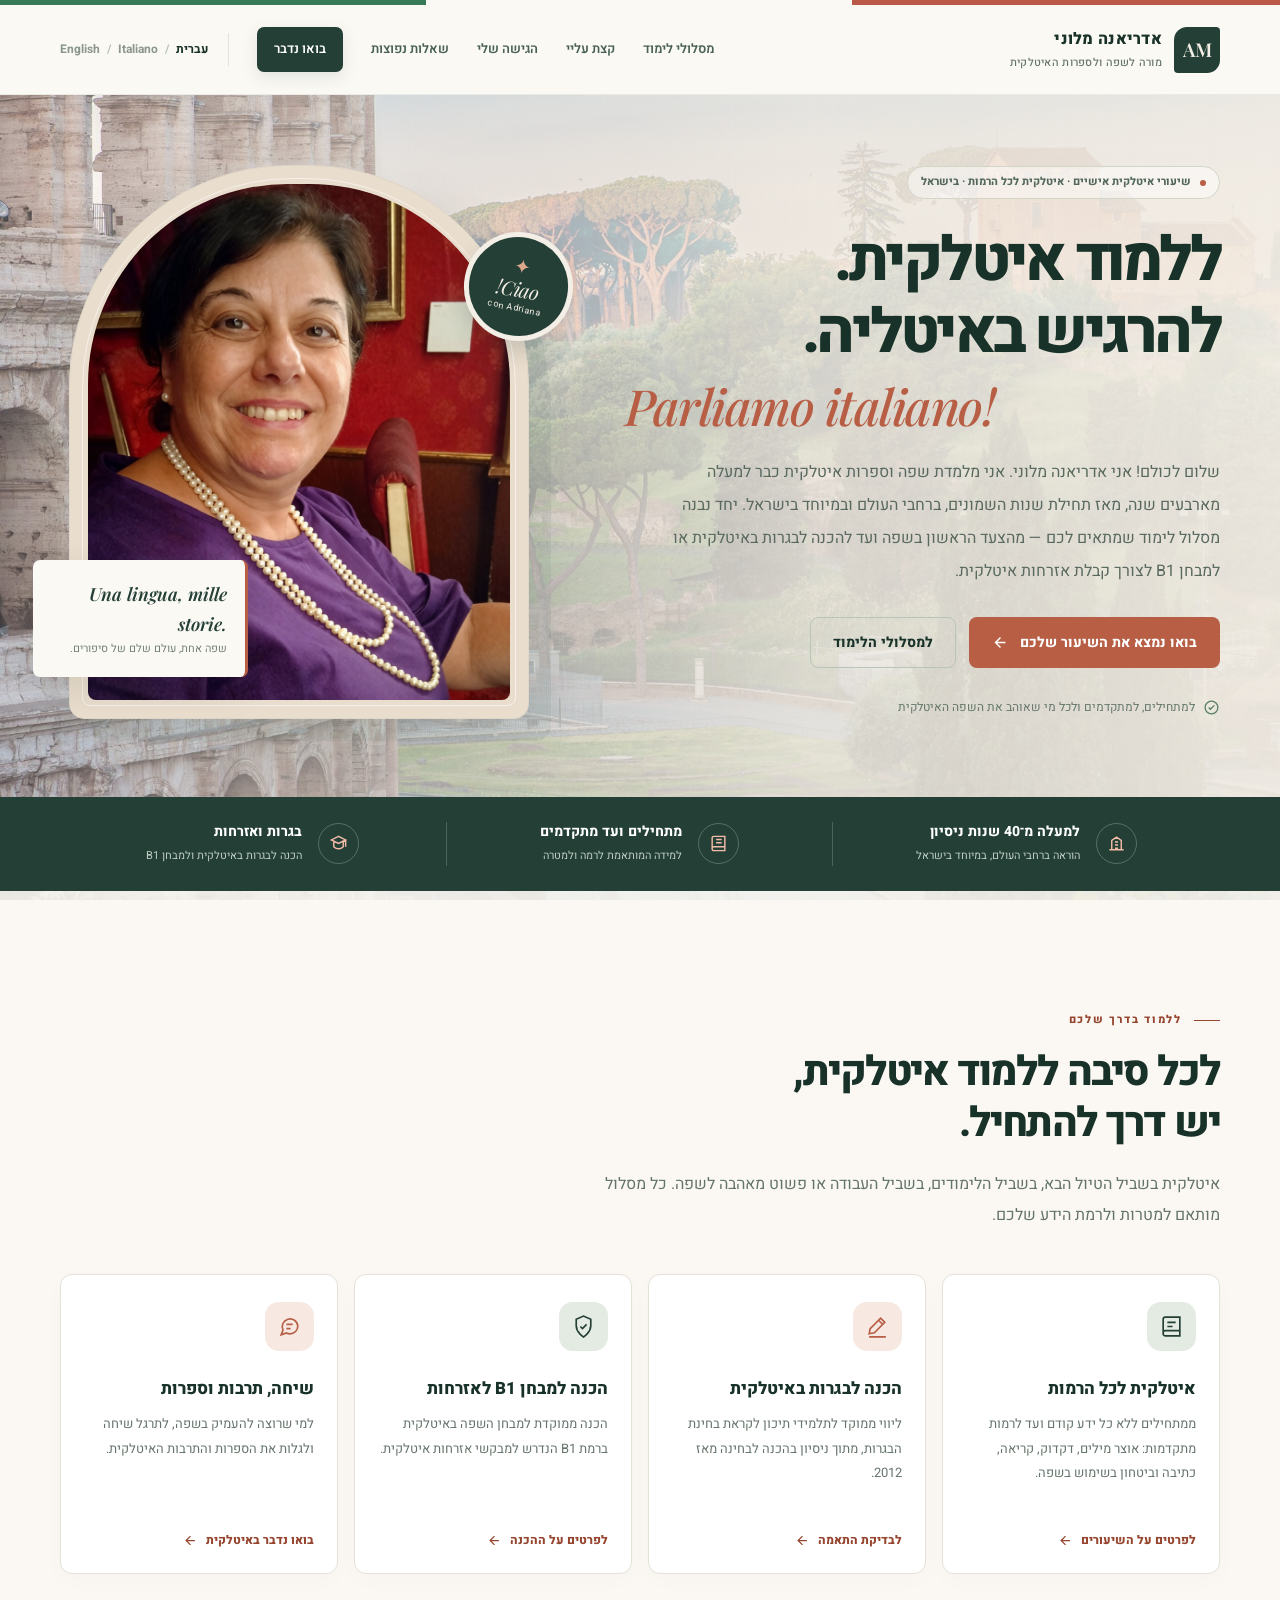
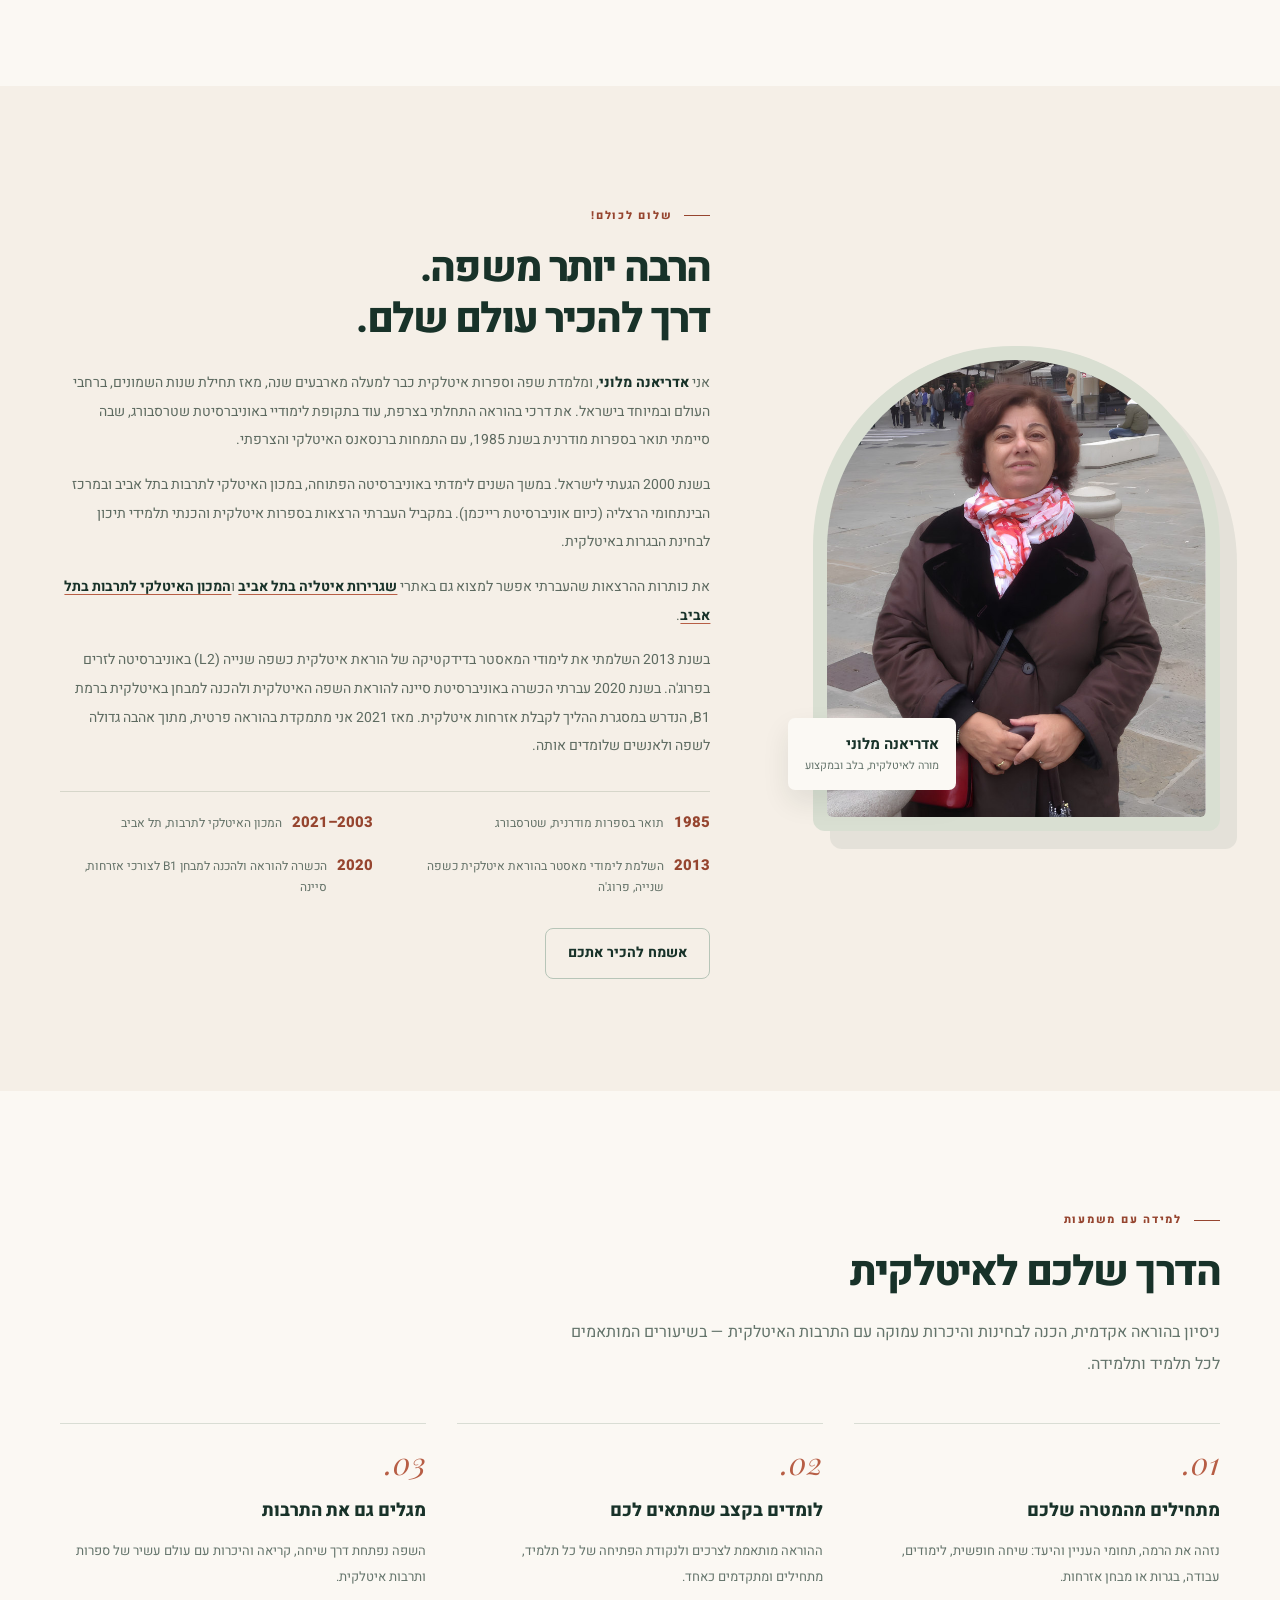
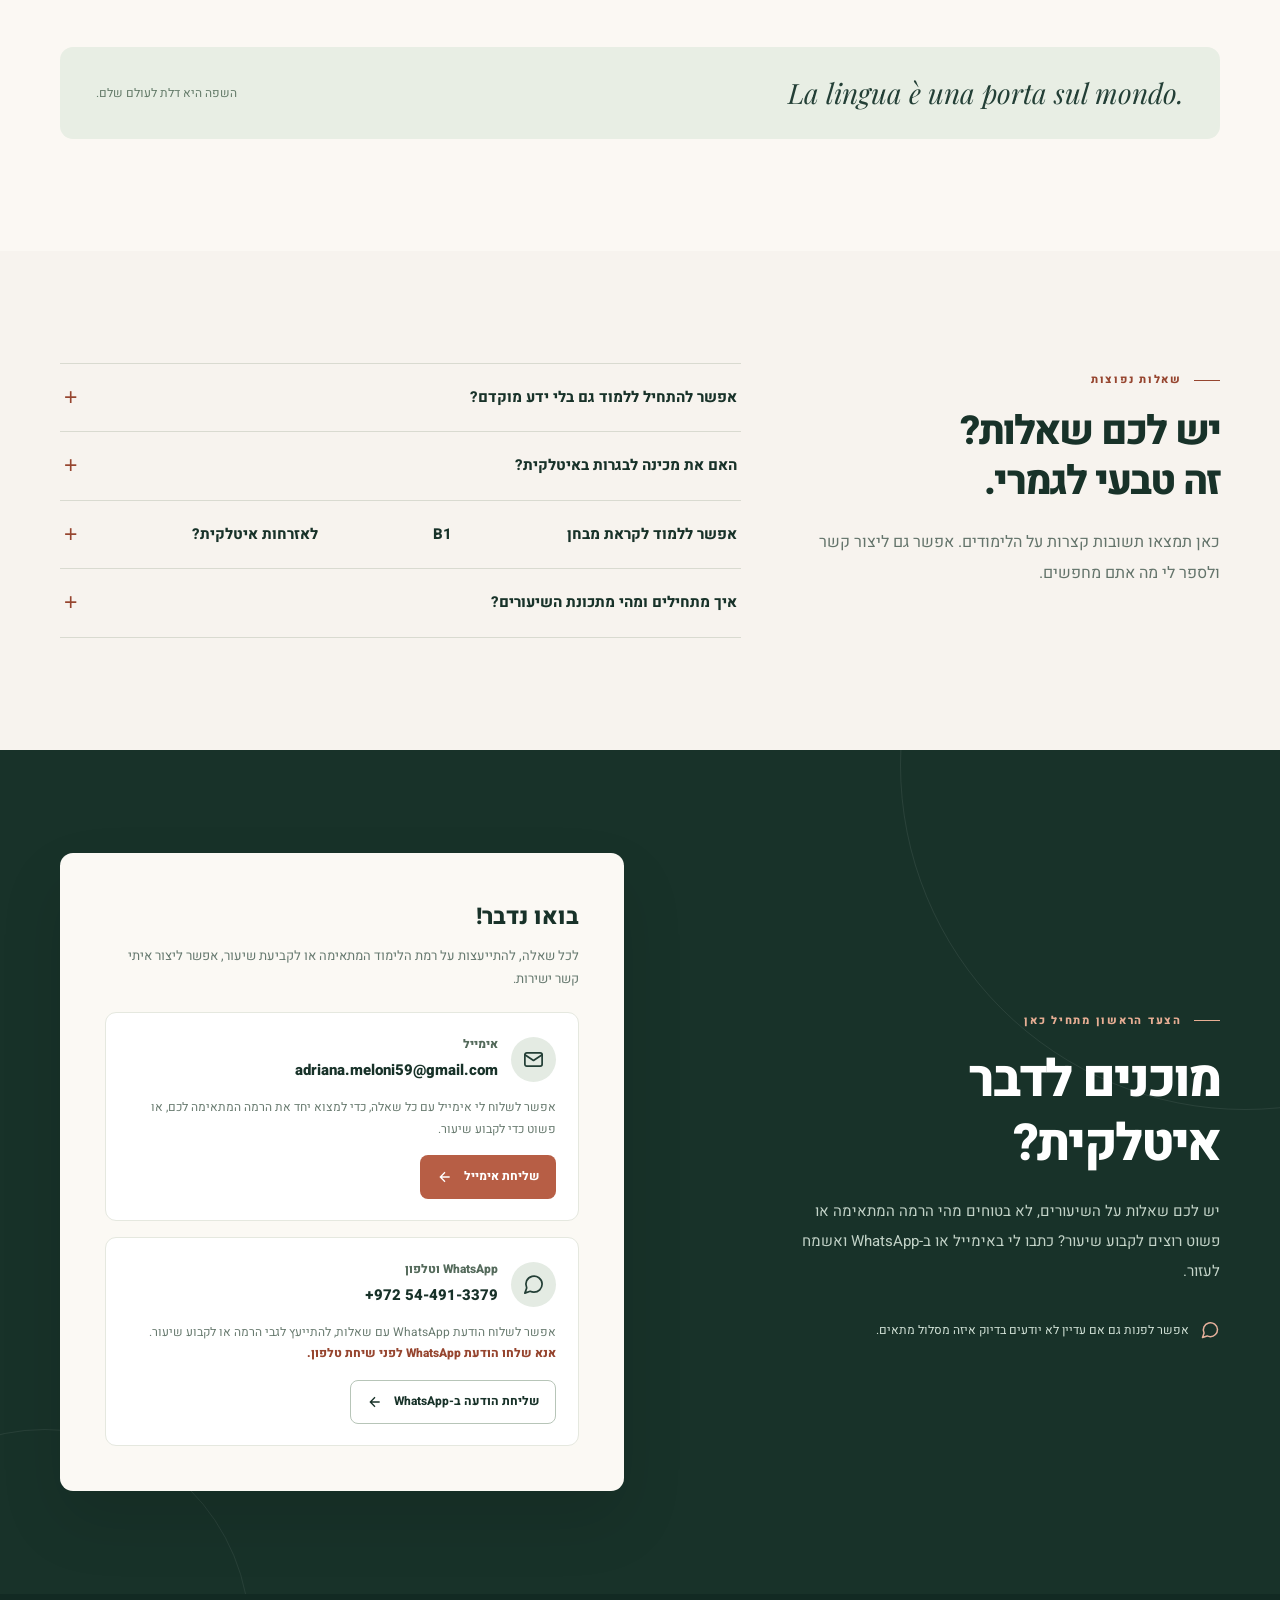
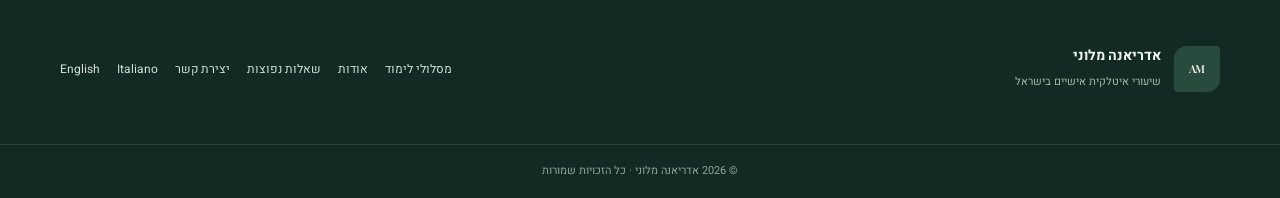
==== commit 70bc0e0f: "changes" ====
--- a/index.html
+++ b/index.html
@@ -34,9 +34,11 @@
         <a class="nav-cta" href="#contact">בואו נדבר</a>
       </nav>
       <div class="language-switch" aria-label="בחירת שפה">
-        <a href="./" lang="he" aria-current="page">עברית</a>
+        <a href="./" lang="he" dir="rtl" aria-current="page" aria-label="עברית"><span class="language-full">עברית</span><span class="language-short" aria-hidden="true">HE</span></a>
         <span class="separator" aria-hidden="true">/</span>
-        <a href="it/" lang="it" dir="ltr">Italiano</a>
+        <a href="it/" lang="it" aria-label="Italiano"><span class="language-full">Italiano</span><span class="language-short" aria-hidden="true">IT</span></a>
+        <span class="separator" aria-hidden="true">/</span>
+        <a href="en/" lang="en" aria-label="English"><span class="language-full">English</span><span class="language-short" aria-hidden="true">EN</span></a>
       </div>
       <button class="menu-toggle" type="button" data-menu-toggle aria-expanded="false" aria-controls="site-nav" aria-label="פתיחת תפריט ניווט">
         <svg viewBox="0 0 24 24" fill="none" stroke="currentColor" stroke-width="1.8" stroke-linecap="round" aria-hidden="true"><path d="M4 7h16M4 12h16M4 17h16"/></svg>
@@ -50,7 +52,7 @@
         <div class="hero-copy">
           <div class="hero-kicker"><span class="dot" aria-hidden="true"></span> שיעורי איטלקית אישיים · איטלקית לכל הרמות · בישראל</div>
           <h1 id="hero-title">ללמוד איטלקית.<br>להרגיש באיטליה.<em lang="it" dir="ltr">Parliamo italiano!</em></h1>
-          <p class="hero-description">שלום לכולם! אני אדריאנה מלוני. אני מלמדת שפה וספרות איטלקית כבר למעלה מארבעים שנה, ברחבי העולם ובמיוחד בישראל. יחד נבנה מסלול לימוד שמתאים לכם — מהצעד הראשון בשפה ועד להכנה לבגרות באיטלקית או למבחן <bdi>B1</bdi> לצורך קבלת אזרחות איטלקית.</p>
+          <p class="hero-description">שלום לכולם! אני אדריאנה מלוני. אני מלמדת שפה וספרות איטלקית כבר למעלה מארבעים שנה, מאז תחילת שנות השמונים, ברחבי העולם ובמיוחד בישראל. יחד נבנה מסלול לימוד שמתאים לכם — מהצעד הראשון בשפה ועד להכנה לבגרות באיטלקית או למבחן <bdi>B1</bdi> לצורך קבלת אזרחות איטלקית.</p>
           <div class="hero-actions">
             <a class="button button-primary" href="#contact">בואו נמצא את השיעור שלכם <svg viewBox="0 0 24 24" fill="none" stroke="currentColor" stroke-width="2" aria-hidden="true"><path d="M19 12H5m7-7-7 7 7 7"/></svg></a>
             <a class="button button-secondary" href="#lessons">למסלולי הלימוד</a>
@@ -118,7 +120,7 @@
         <div class="about-copy">
           <span class="eyebrow">שלום לכולם!</span>
           <h2 class="section-title" id="about-heading">הרבה יותר משפה.<br>דרך להכיר עולם שלם.</h2>
-          <p>אני <strong>אדריאנה מלוני</strong>, ומלמדת שפה וספרות איטלקית כבר למעלה מארבעים שנה , ברחבי העולם ובמיוחד בישראל. את דרכי בהוראה התחלתי בצרפת, עוד בתקופת לימודיי באוניברסיטת שטרסבורג, שבה סיימתי תואר בספרות מודרנית בשנת 1985, עם התמחות ברנסאנס האיטלקי והצרפתי.</p>
+          <p>אני <strong>אדריאנה מלוני</strong>, ומלמדת שפה וספרות איטלקית כבר למעלה מארבעים שנה, מאז תחילת שנות השמונים, ברחבי העולם ובמיוחד בישראל. את דרכי בהוראה התחלתי בצרפת, עוד בתקופת לימודיי באוניברסיטת שטרסבורג, שבה סיימתי תואר בספרות מודרנית בשנת 1985, עם התמחות ברנסאנס האיטלקי והצרפתי.</p>
           <p>בשנת 2000 הגעתי לישראל. במשך השנים לימדתי באוניברסיטה הפתוחה, במכון האיטלקי לתרבות בתל אביב ובמרכז הבינתחומי הרצליה (כיום אוניברסיטת רייכמן). במקביל העברתי הרצאות בספרות איטלקית והכנתי תלמידי תיכון לבחינת הבגרות באיטלקית.</p>
           <p class="conference-links">את כותרות ההרצאות שהעברתי אפשר למצוא גם באתרי <a href="https://ambtelaviv.esteri.it/he/" target="_blank" rel="noopener noreferrer">שגרירות איטליה בתל אביב</a> ו<a href="https://iictelaviv.esteri.it/it/" target="_blank" rel="noopener noreferrer">המכון האיטלקי לתרבות בתל אביב</a>.</p>
           <p>בשנת 2013 השלמתי את לימודי המאסטר בדידקטיקה של הוראת איטלקית כשפה שנייה (<bdi>L2</bdi>) באוניברסיטה לזרים בפרוג'ה. בשנת 2020 עברתי הכשרה באוניברסיטת סיינה להוראת השפה האיטלקית ולהכנה למבחן באיטלקית ברמת <bdi>B1</bdi>, הנדרש במסגרת ההליך לקבלת אזרחות איטלקית. מאז 2021 אני מתמקדת בהוראה פרטית, מתוך אהבה גדולה לשפה ולאנשים שלומדים אותה.</p>
@@ -207,7 +209,7 @@
   <footer class="site-footer">
     <div class="container footer-inner">
       <div class="footer-brand"><span class="brand-mark" aria-hidden="true">AM</span><div><strong>אדריאנה מלוני</strong><span>שיעורי איטלקית אישיים בישראל</span></div></div>
-      <nav class="footer-links" aria-label="קישורים בתחתית האתר"><a href="#lessons">מסלולי לימוד</a><a href="#about">אודות</a><a href="#faq">שאלות נפוצות</a><a href="#contact">יצירת קשר</a><a href="it/" lang="it">Italiano</a></nav>
+      <nav class="footer-links" aria-label="קישורים בתחתית האתר"><a href="#lessons">מסלולי לימוד</a><a href="#about">אודות</a><a href="#faq">שאלות נפוצות</a><a href="#contact">יצירת קשר</a><a href="it/" lang="it">Italiano</a><a href="en/" lang="en">English</a></nav>
     </div>
     <div class="footer-bottom">© <span data-year>2026</span> אדריאנה מלוני · כל הזכויות שמורות</div>
   </footer>
--- a/css/styles.css
+++ b/css/styles.css
@@ -55,6 +55,8 @@
 .site-nav .nav-cta:hover { background: var(--green-dark); color: white; }
 .language-switch { display: flex; align-items: center; gap: 7px; flex-shrink: 0; white-space: nowrap; border-inline-start: 1px solid var(--line); padding-inline-start: 20px; font-size: 12px; font-weight: 700; }
 .language-switch a { color: #8c988e; padding: 6px 0; }
+.language-switch a:hover { color: var(--terracotta-dark); }
+.language-switch .language-short { display: none; }
 .language-switch a[aria-current='page'] { color: var(--green-dark); }
 .language-switch .separator { color: #b8c2b8; }
 .menu-toggle { display: none; appearance: none; border: 1px solid var(--line); background: var(--white); border-radius: 10px; width: 44px; height: 44px; color: var(--green); align-items: center; justify-content: center; }
@@ -66,7 +68,7 @@
 .eyebrow::before { content: ''; width: 26px; height: 1px; background: currentColor; }
 .section-title { max-width: 780px; margin: 17px 0 19px; font-size: clamp(30px, 3.2vw, 44px); line-height: 1.26; letter-spacing: -.045em; font-weight: 800; color: var(--green-dark); }
 .section-desc { max-width: 660px; margin: 0; font-size: 16px; line-height: 1.95; color: var(--muted); }
-html[lang='it'] .section-title { font-family: var(--serif-font); font-weight: 600; letter-spacing: -.025em; }
+html[lang='it'] .section-title, html[lang='en'] .section-title { font-family: var(--serif-font); font-weight: 600; letter-spacing: -.025em; }
 .section-intro { margin-bottom: 43px; }
 .button { display: inline-flex; align-items: center; justify-content: center; gap: 11px; min-height: 51px; padding: 12px 22px; border: 1px solid transparent; border-radius: 8px; font-size: 14px; font-weight: 750; line-height: 1.3; transition: transform .2s ease, background .2s ease, border-color .2s ease; }
 .button:hover { transform: translateY(-2px); }
@@ -89,7 +91,7 @@
   overflow: hidden;
   background-color: var(--cream);
   background-image:
-    linear-gradient(to right, rgb(244 239 230 / 98%) 0%, rgb(244 239 230 / 94%) 37%, rgb(244 239 230 / 74%) 72%, rgb(244 239 230 / 59%) 100%),
+    linear-gradient(to right, rgb(244 239 230 / 94%) 0%, rgb(244 239 230 / 85%) 37%, rgb(244 239 230 / 55%) 72%, rgb(244 239 230 / 25%) 100%),
     url('../assets/rome-colosseum-background.jpg');
   background-size: cover;
   background-position: center 43%;
@@ -97,7 +99,7 @@
 /* In Hebrew the copy is on the right, so the stronger overlay follows it. */
 html[lang='he'] .hero {
   background-image:
-    linear-gradient(to left, rgb(244 239 230 / 98%) 0%, rgb(244 239 230 / 94%) 37%, rgb(244 239 230 / 74%) 72%, rgb(244 239 230 / 59%) 100%),
+    linear-gradient(to left, rgb(244 239 230 / 94%) 0%, rgb(244 239 230 / 85%) 37%, rgb(244 239 230 / 55%) 72%, rgb(244 239 230 / 25%) 100%),
     url('../assets/rome-colosseum-background.jpg');
 }
 .hero::before { content: ''; position: absolute; inset-inline-end: -80px; inset-block-end: -210px; width: 450px; height: 450px; border: 1px solid rgb(35 63 54 / 10%); border-radius: 50%; pointer-events: none; }
@@ -106,9 +108,9 @@
 .hero-kicker { display: inline-flex; align-items: center; gap: 9px; border: 1px solid #d3d6c7; background: rgb(255 255 255 / 47%); padding: 6px 13px; color: #53685b; border-radius: 100px; font-size: 11px; font-weight: 750; }
 .hero-kicker .dot { width: 6px; height: 6px; background: var(--terracotta); border-radius: 50%; }
 .hero h1 { margin: 27px 0 22px; color: var(--green-dark); font-size: clamp(43px, 4.8vw, 71px); line-height: 1.17; font-weight: 800; letter-spacing: -.061em; }
-html[lang='it'] .hero h1 { font-family: var(--serif-font); font-weight: 600; letter-spacing: -.04em; font-size: clamp(44px, 4.7vw, 68px); line-height: 1.21; }
+html[lang='it'] .hero h1, html[lang='en'] .hero h1 { font-family: var(--serif-font); font-weight: 600; letter-spacing: -.04em; font-size: clamp(44px, 4.7vw, 68px); line-height: 1.21; }
 .hero h1 em { display: block; margin-top: 6px; color: var(--terracotta); font-family: var(--serif-font); font-weight: 500; font-size: .81em; letter-spacing: -.03em; }
-html[lang='it'] .hero h1 em { font-size: .86em; }
+html[lang='it'] .hero h1 em, html[lang='en'] .hero h1 em { font-size: .86em; }
 .hero-description { max-width: 550px; margin: 0; color: #59695f; font-size: 16px; line-height: 2.05; }
 .hero-actions { display: flex; flex-wrap: wrap; align-items: center; gap: 13px; margin-top: 30px; }
 .hero-note { margin: 29px 0 0; display: flex; align-items: center; gap: 8px; font-size: 12px; color: #65776b; }
@@ -137,7 +139,7 @@
 .trust-copy span { color: #c0d0c5; font-size: 11px; }
 
 /* Programs */
-.lessons { background: rgb(251 249 244 / 97%); }
+.lessons { background: rgb(251 249 244 / 92%); }
 .lesson-grid { display: grid; grid-template-columns: repeat(4, minmax(0, 1fr)); gap: 16px; }
 .lesson-card { position: relative; display: flex; flex-direction: column; align-items: flex-start; min-height: 300px; padding: 27px 23px 23px; border: 1px solid var(--line); border-radius: 12px; background: white; box-shadow: 0 6px 25px rgb(26 61 47 / 2%); transition: transform .2s ease, box-shadow .2s ease, border-color .2s ease; }
 .lesson-card:hover { transform: translateY(-5px); border-color: #c6d4c7; box-shadow: var(--shadow); }
@@ -150,7 +152,7 @@
 .lesson-link svg { width: 15px; height: 15px; }
 
 /* About */
-.about { background: rgb(244 239 230 / 96%); position: relative; overflow: hidden; }
+.about { background: rgb(244 239 230 / 90%); position: relative; overflow: hidden; }
 .about-grid { display: grid; grid-template-columns: minmax(0, .77fr) minmax(0, 1.23fr); gap: clamp(44px, 8vw, 115px); align-items: center; }
 .about-media { position: relative; max-width: 440px; width: 100%; margin-inline: auto; }
 .portrait-frame { position: relative; padding: 14px; background: #d9dfd2; border-radius: 200px 200px 12px 12px; box-shadow: 17px 18px 0 rgb(35 63 54 / 8%); }
@@ -169,7 +171,7 @@
 .credential .credential-copy { color: #647268; font-size: 12px; line-height: 1.75; }
 
 /* Approach */
-.approach { background: rgb(251 249 244 / 97%); }
+.approach { background: rgb(251 249 244 / 92%); }
 .approach-grid { display: grid; grid-template-columns: repeat(3, 1fr); gap: 31px; }
 .approach-item { border-block-start: 1px solid #d9ddd4; padding-block-start: 23px; }
 .approach-num { display: block; margin-bottom: 18px; color: var(--terracotta); font-family: var(--serif-font); font-size: 31px; font-style: italic; line-height: 1; }
@@ -180,7 +182,7 @@
 .italian-phrase .phrase-caption { color: #647b69; font-size: 12px; }
 
 /* FAQ */
-.faq { background: rgb(247 244 238 / 97%); }
+.faq { background: rgb(247 244 238 / 92%); }
 .faq-grid { display: grid; grid-template-columns: minmax(0, .75fr) minmax(0, 1.25fr); gap: 70px; align-items: start; }
 .faq .section-title { font-size: clamp(29px, 3.15vw, 40px); }
 .faq-items { border-top: 1px solid #d9dad0; }
@@ -237,10 +239,10 @@
 html[lang='he'] .art-caption .caption-title { text-align: right; }
 html[lang='he'] .art-stamp { transform: rotate(11deg); }
 html[lang='he'] .phrase { text-align: left; }
-html[lang='it'] .brand-name { font-size: 15px; }
-html[lang='it'] .brand-subtitle { letter-spacing: .035em; }
-html[lang='it'] .hero-description { max-width: 570px; }
-html[lang='it'] .lesson-card h3 { font-size: 17px; }
+html[lang='it'] .brand-name, html[lang='en'] .brand-name { font-size: 15px; }
+html[lang='it'] .brand-subtitle, html[lang='en'] .brand-subtitle { letter-spacing: .035em; }
+html[lang='it'] .hero-description, html[lang='en'] .hero-description { max-width: 570px; }
+html[lang='it'] .lesson-card h3, html[lang='en'] .lesson-card h3 { font-size: 17px; }
 
 /* Tablet and phone */
 @media (max-width: 1090px) {
@@ -263,7 +265,7 @@
   .site-nav .nav-cta { margin-top: 8px; text-align: center; }
   .language-switch { margin-inline-start: auto; }
   .hero-inner { min-height: 0; padding-block: 70px 70px; }
-  .hero h1, html[lang='it'] .hero h1 { font-size: clamp(38px, 4.8vw, 53px); }
+  .hero h1, html[lang='it'] .hero h1, html[lang='en'] .hero h1 { font-size: clamp(38px, 4.8vw, 53px); }
   .art-stamp { width: 85px; height: 85px; inset-inline-start: -15px; }
   .art-stamp .stamp-word { font-size: 15px; }
   .art-caption { inset-inline-end: -14px; width: 175px; }
@@ -278,7 +280,7 @@
   main { background-attachment: scroll; }
   .hero, html[lang='he'] .hero {
     background-image:
-      linear-gradient(to bottom, rgb(244 239 230 / 97%) 0%, rgb(244 239 230 / 95%) 40%, rgb(244 239 230 / 84%) 70%, rgb(244 239 230 / 78%) 100%),
+      linear-gradient(to bottom, rgb(244 239 230 / 95%) 0%, rgb(244 239 230 / 89%) 40%, rgb(244 239 230 / 70%) 70%, rgb(244 239 230 / 50%) 100%),
       url('../assets/rome-colosseum-background.jpg');
     background-position: 43% center;
   }
@@ -290,9 +292,11 @@
   .brand-name { font-size: 13px; }
   .brand-subtitle { font-size: 10px; margin-top: 4px; }
   .language-switch { font-size: 11px; gap: 5px; padding-inline-start: 11px; }
+  .language-switch .language-full { display: none; }
+  .language-switch .language-short { display: inline; }
   .menu-toggle { width: 40px; height: 40px; }
   .hero-inner { grid-template-columns: 1fr; padding-block: 58px 82px; gap: 55px; }
-  .hero h1, html[lang='it'] .hero h1 { font-size: clamp(38px, 10vw, 59px); margin-top: 21px; }
+  .hero h1, html[lang='it'] .hero h1, html[lang='en'] .hero h1 { font-size: clamp(38px, 10vw, 59px); margin-top: 21px; }
   .hero-description { font-size: 14px; line-height: 2; }
   .hero-actions { gap: 10px; }
   .hero-actions .button { flex: 1 1 auto; padding-inline: 14px; font-size: 12px; }
@@ -347,7 +351,7 @@
 }
 @media (max-width: 450px) {
   .menu-toggle { flex: 0 0 40px; }
-  html[lang='it'] .brand-subtitle { display: none; }
+  html[lang='it'] .brand-subtitle, html[lang='en'] .brand-subtitle { display: none; }
 }
 @media (max-width: 350px) {
   .brand-mark { width: 35px; height: 35px; }
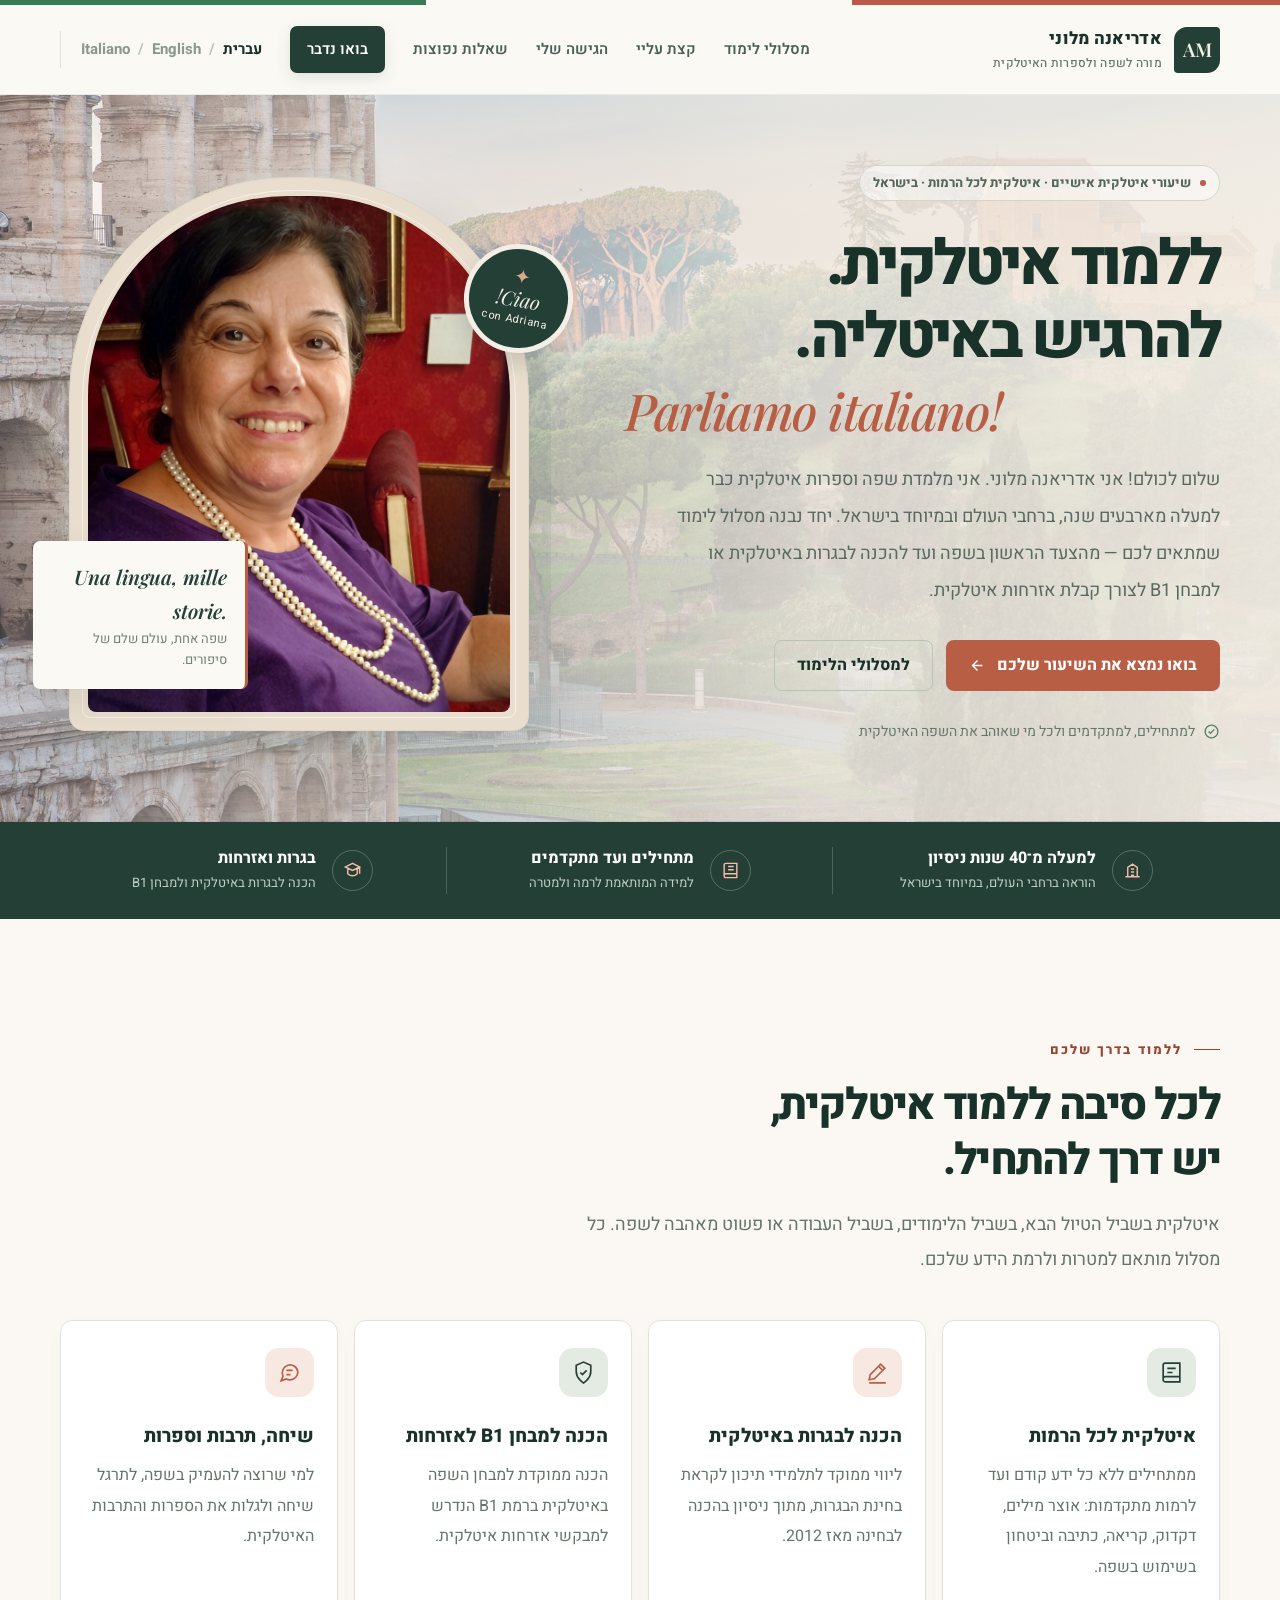
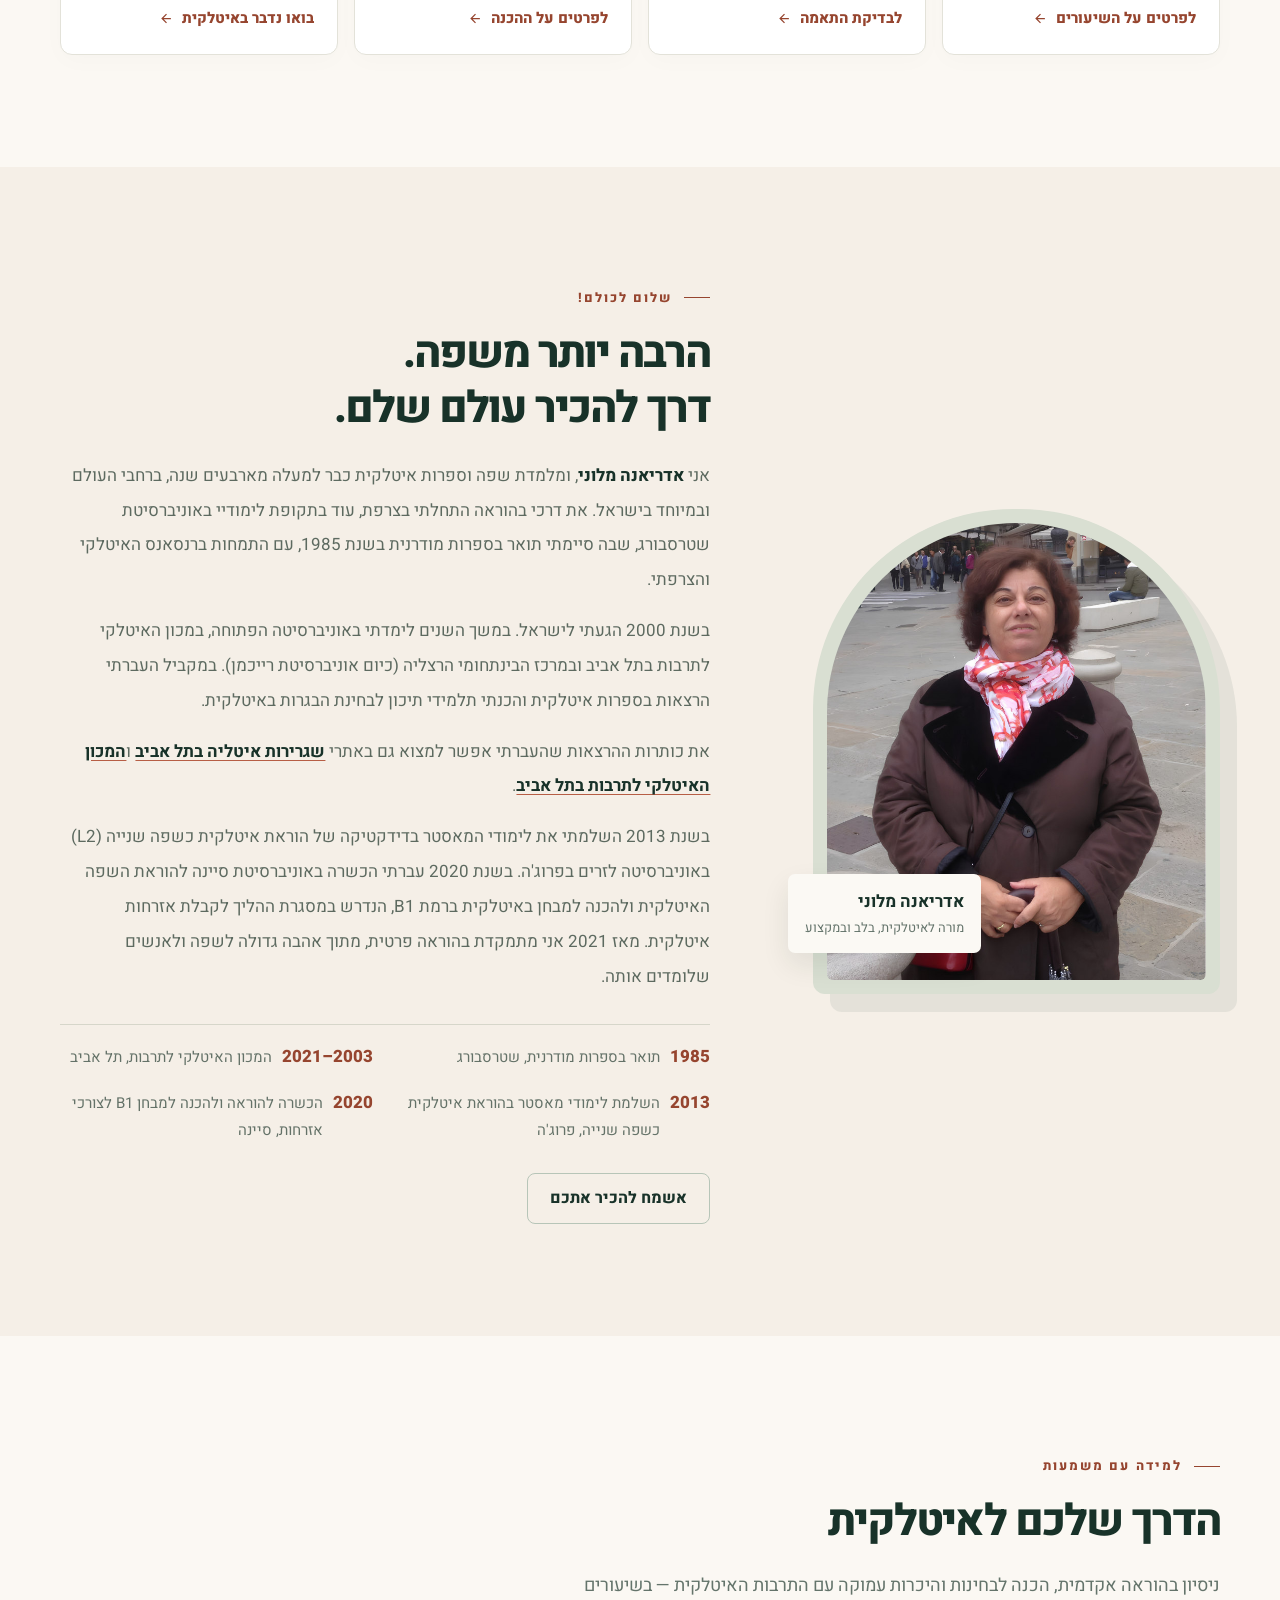
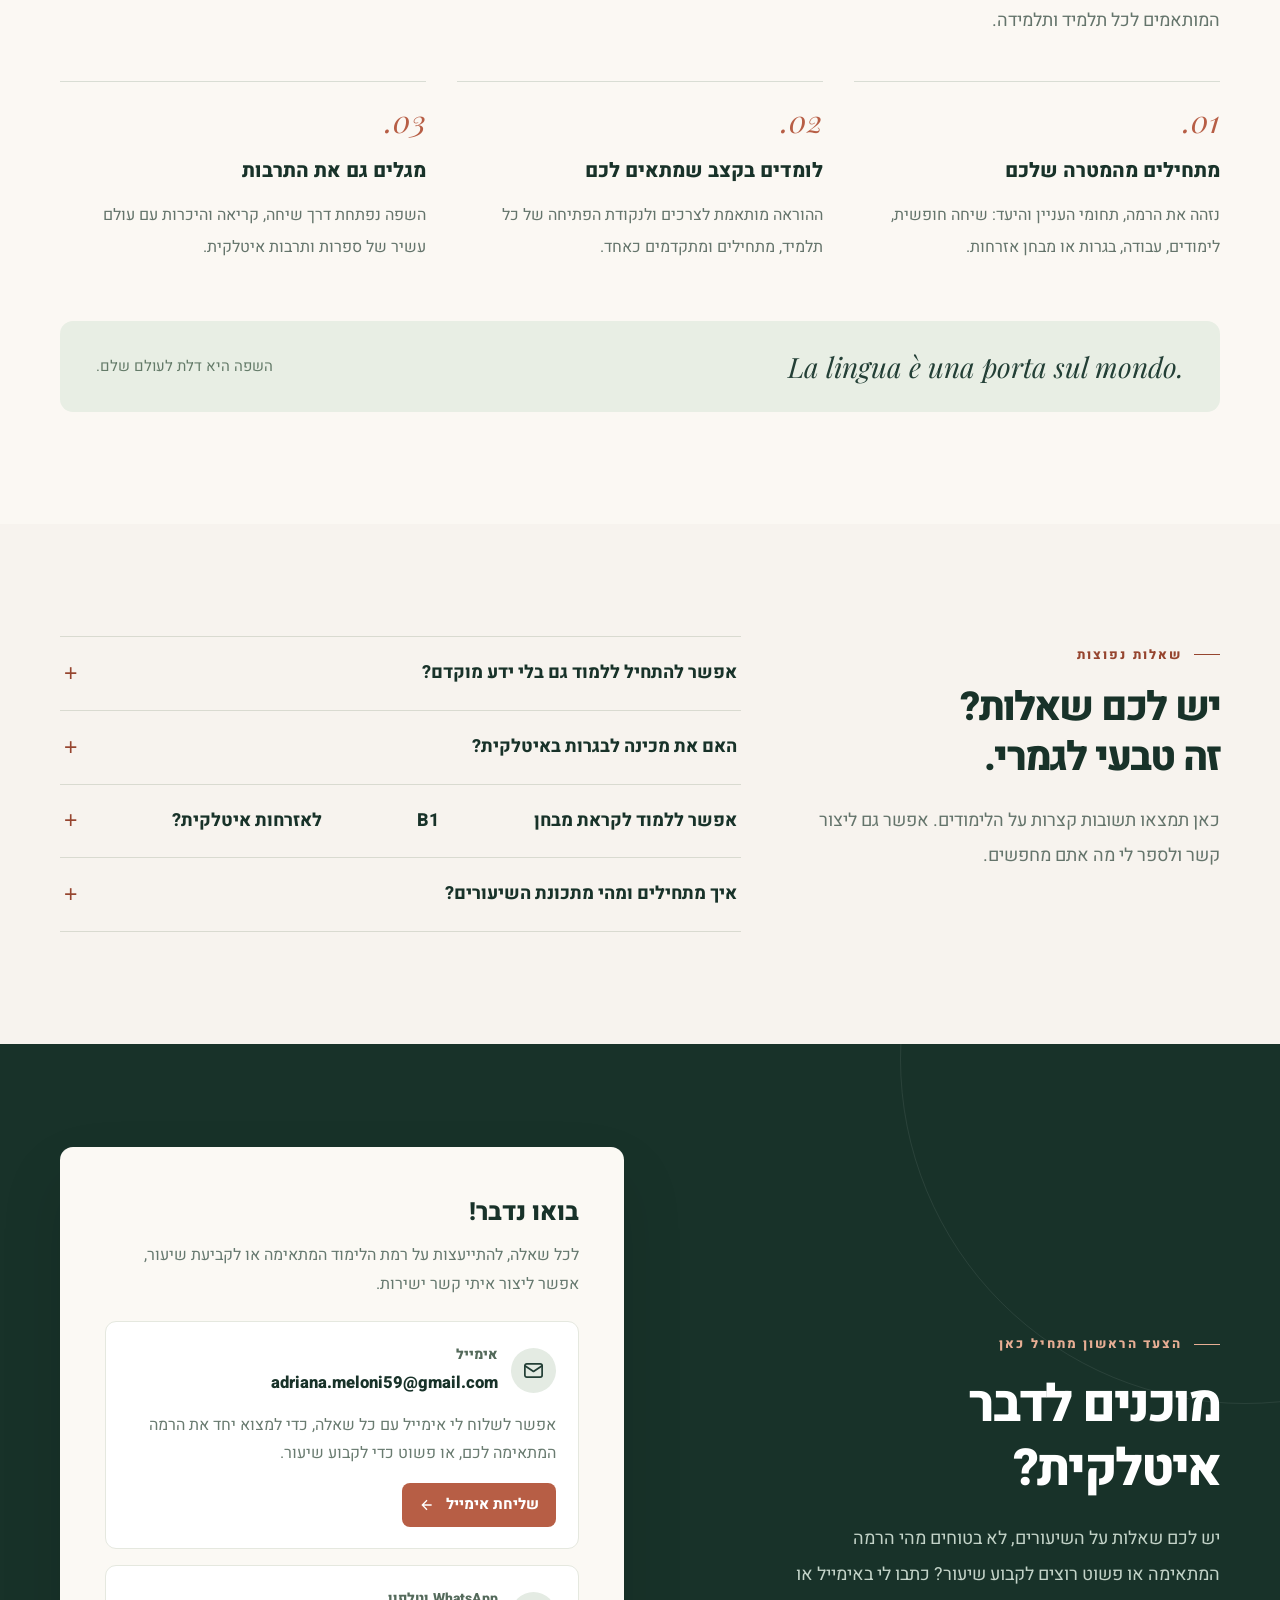
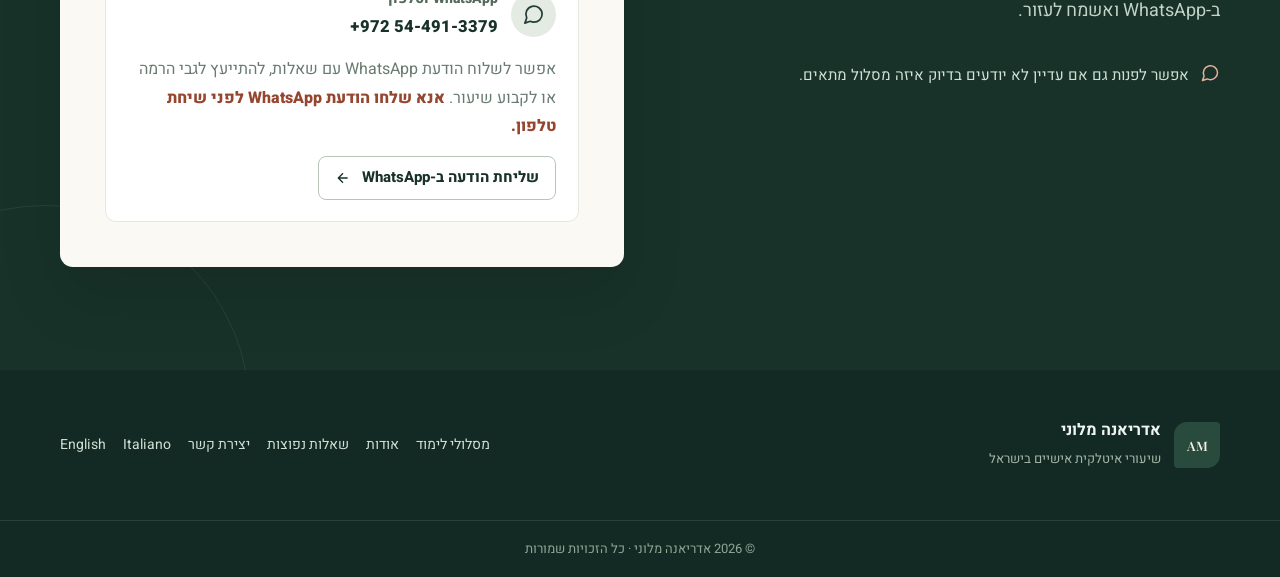
==== commit 8de94a95: "changes" ====
--- a/index.html
+++ b/index.html
@@ -34,11 +34,11 @@
         <a class="nav-cta" href="#contact">בואו נדבר</a>
       </nav>
       <div class="language-switch" aria-label="בחירת שפה">
-        <a href="./" lang="he" dir="rtl" aria-current="page" aria-label="עברית"><span class="language-full">עברית</span><span class="language-short" aria-hidden="true">HE</span></a>
+        <a href="it/" lang="it" aria-label="Italiano">Italiano</a>
         <span class="separator" aria-hidden="true">/</span>
-        <a href="it/" lang="it" aria-label="Italiano"><span class="language-full">Italiano</span><span class="language-short" aria-hidden="true">IT</span></a>
+        <a href="en/" lang="en" aria-label="English">English</a>
         <span class="separator" aria-hidden="true">/</span>
-        <a href="en/" lang="en" aria-label="English"><span class="language-full">English</span><span class="language-short" aria-hidden="true">EN</span></a>
+        <a href="./" lang="he" dir="rtl" aria-current="page" aria-label="עברית">עברית</a>
       </div>
       <button class="menu-toggle" type="button" data-menu-toggle aria-expanded="false" aria-controls="site-nav" aria-label="פתיחת תפריט ניווט">
         <svg viewBox="0 0 24 24" fill="none" stroke="currentColor" stroke-width="1.8" stroke-linecap="round" aria-hidden="true"><path d="M4 7h16M4 12h16M4 17h16"/></svg>
@@ -52,7 +52,7 @@
         <div class="hero-copy">
           <div class="hero-kicker"><span class="dot" aria-hidden="true"></span> שיעורי איטלקית אישיים · איטלקית לכל הרמות · בישראל</div>
           <h1 id="hero-title">ללמוד איטלקית.<br>להרגיש באיטליה.<em lang="it" dir="ltr">Parliamo italiano!</em></h1>
-          <p class="hero-description">שלום לכולם! אני אדריאנה מלוני. אני מלמדת שפה וספרות איטלקית כבר למעלה מארבעים שנה, מאז תחילת שנות השמונים, ברחבי העולם ובמיוחד בישראל. יחד נבנה מסלול לימוד שמתאים לכם — מהצעד הראשון בשפה ועד להכנה לבגרות באיטלקית או למבחן <bdi>B1</bdi> לצורך קבלת אזרחות איטלקית.</p>
+          <p class="hero-description">שלום לכולם! אני אדריאנה מלוני. אני מלמדת שפה וספרות איטלקית כבר למעלה מארבעים שנה, ברחבי העולם ובמיוחד בישראל. יחד נבנה מסלול לימוד שמתאים לכם — מהצעד הראשון בשפה ועד להכנה לבגרות באיטלקית או למבחן <bdi>B1</bdi> לצורך קבלת אזרחות איטלקית.</p>
           <div class="hero-actions">
             <a class="button button-primary" href="#contact">בואו נמצא את השיעור שלכם <svg viewBox="0 0 24 24" fill="none" stroke="currentColor" stroke-width="2" aria-hidden="true"><path d="M19 12H5m7-7-7 7 7 7"/></svg></a>
             <a class="button button-secondary" href="#lessons">למסלולי הלימוד</a>
@@ -120,7 +120,7 @@
         <div class="about-copy">
           <span class="eyebrow">שלום לכולם!</span>
           <h2 class="section-title" id="about-heading">הרבה יותר משפה.<br>דרך להכיר עולם שלם.</h2>
-          <p>אני <strong>אדריאנה מלוני</strong>, ומלמדת שפה וספרות איטלקית כבר למעלה מארבעים שנה, מאז תחילת שנות השמונים, ברחבי העולם ובמיוחד בישראל. את דרכי בהוראה התחלתי בצרפת, עוד בתקופת לימודיי באוניברסיטת שטרסבורג, שבה סיימתי תואר בספרות מודרנית בשנת 1985, עם התמחות ברנסאנס האיטלקי והצרפתי.</p>
+          <p>אני <strong>אדריאנה מלוני</strong>, ומלמדת שפה וספרות איטלקית כבר למעלה מארבעים שנה, ברחבי העולם ובמיוחד בישראל. את דרכי בהוראה התחלתי בצרפת, עוד בתקופת לימודיי באוניברסיטת שטרסבורג, שבה סיימתי תואר בספרות מודרנית בשנת 1985, עם התמחות ברנסאנס האיטלקי והצרפתי.</p>
           <p>בשנת 2000 הגעתי לישראל. במשך השנים לימדתי באוניברסיטה הפתוחה, במכון האיטלקי לתרבות בתל אביב ובמרכז הבינתחומי הרצליה (כיום אוניברסיטת רייכמן). במקביל העברתי הרצאות בספרות איטלקית והכנתי תלמידי תיכון לבחינת הבגרות באיטלקית.</p>
           <p class="conference-links">את כותרות ההרצאות שהעברתי אפשר למצוא גם באתרי <a href="https://ambtelaviv.esteri.it/he/" target="_blank" rel="noopener noreferrer">שגרירות איטליה בתל אביב</a> ו<a href="https://iictelaviv.esteri.it/it/" target="_blank" rel="noopener noreferrer">המכון האיטלקי לתרבות בתל אביב</a>.</p>
           <p>בשנת 2013 השלמתי את לימודי המאסטר בדידקטיקה של הוראת איטלקית כשפה שנייה (<bdi>L2</bdi>) באוניברסיטה לזרים בפרוג'ה. בשנת 2020 עברתי הכשרה באוניברסיטת סיינה להוראת השפה האיטלקית ולהכנה למבחן באיטלקית ברמת <bdi>B1</bdi>, הנדרש במסגרת ההליך לקבלת אזרחות איטלקית. מאז 2021 אני מתמקדת בהוראה פרטית, מתוך אהבה גדולה לשפה ולאנשים שלומדים אותה.</p>
--- a/css/styles.css
+++ b/css/styles.css
@@ -25,7 +25,7 @@
 
 *, *::before, *::after { box-sizing: border-box; }
 html { scroll-behavior: smooth; scroll-padding-top: 96px; }
-body { margin: 0; font-family: var(--body-font); line-height: 1.7; color: var(--text); background: var(--paper); -webkit-font-smoothing: antialiased; }
+body { margin: 0; font-size: 17px; font-family: var(--body-font); line-height: 1.7; color: var(--text); background: var(--paper); -webkit-font-smoothing: antialiased; }
 body, button, input, select, textarea { font-family: var(--body-font); }
 button, input, select, textarea { font-size: inherit; }
 a { color: inherit; text-decoration: none; }
@@ -46,17 +46,16 @@
 .brand { display: flex; align-items: center; gap: 12px; flex-shrink: 0; }
 .brand-mark { width: 46px; height: 46px; display: grid; place-items: center; color: var(--cream); background: var(--green); border-radius: 13px 4px 13px 4px; font-family: var(--serif-font); font-size: 19px; line-height: 1; font-weight: 600; letter-spacing: -.05em; }
 .brand-text { display: flex; flex-direction: column; line-height: 1.2; }
-.brand-name { color: var(--green-dark); font-size: 16px; font-weight: 800; letter-spacing: .018em; }
-.brand-subtitle { color: var(--muted); font-size: 11px; font-weight: 500; letter-spacing: .025em; margin-top: 6px; }
+.brand-name { color: var(--green-dark); font-size: 17px; font-weight: 800; letter-spacing: .018em; }
+.brand-subtitle { color: var(--muted); font-size: 12px; font-weight: 500; letter-spacing: .025em; margin-top: 6px; }
 .site-nav { display: flex; align-items: center; gap: 28px; margin-inline-start: auto; }
-.site-nav > a { font-size: 13px; font-weight: 600; color: #486056; transition: color .2s ease; white-space: nowrap; }
+.site-nav > a { font-size: 15px; font-weight: 600; color: #486056; transition: color .2s ease; white-space: nowrap; }
 .site-nav > a:hover { color: var(--terracotta-dark); }
 .site-nav .nav-cta { background: var(--green); color: white; border-radius: 7px; padding: 11px 17px; box-shadow: 0 5px 16px rgb(35 63 54 / 12%); }
 .site-nav .nav-cta:hover { background: var(--green-dark); color: white; }
-.language-switch { display: flex; align-items: center; gap: 7px; flex-shrink: 0; white-space: nowrap; border-inline-start: 1px solid var(--line); padding-inline-start: 20px; font-size: 12px; font-weight: 700; }
+.language-switch { display: flex; align-items: center; gap: 8px; flex-shrink: 0; white-space: nowrap; direction: ltr; unicode-bidi: isolate; border-inline-start: 1px solid var(--line); padding-inline-start: 20px; font-size: 15px; font-weight: 700; }
 .language-switch a { color: #8c988e; padding: 6px 0; }
 .language-switch a:hover { color: var(--terracotta-dark); }
-.language-switch .language-short { display: none; }
 .language-switch a[aria-current='page'] { color: var(--green-dark); }
 .language-switch .separator { color: #b8c2b8; }
 .menu-toggle { display: none; appearance: none; border: 1px solid var(--line); background: var(--white); border-radius: 10px; width: 44px; height: 44px; color: var(--green); align-items: center; justify-content: center; }
@@ -64,13 +63,13 @@
 
 /* Shared */
 .section { padding-block: 112px; }
-.eyebrow { display: inline-flex; align-items: center; gap: 12px; font-size: 11px; font-weight: 800; letter-spacing: .16em; color: var(--terracotta-dark); text-transform: uppercase; }
+.eyebrow { display: inline-flex; align-items: center; gap: 12px; font-size: 13px; font-weight: 800; letter-spacing: .16em; color: var(--terracotta-dark); text-transform: uppercase; }
 .eyebrow::before { content: ''; width: 26px; height: 1px; background: currentColor; }
-.section-title { max-width: 780px; margin: 17px 0 19px; font-size: clamp(30px, 3.2vw, 44px); line-height: 1.26; letter-spacing: -.045em; font-weight: 800; color: var(--green-dark); }
-.section-desc { max-width: 660px; margin: 0; font-size: 16px; line-height: 1.95; color: var(--muted); }
+.section-title { max-width: 780px; margin: 17px 0 19px; font-size: clamp(32px, 3.4vw, 47px); line-height: 1.26; letter-spacing: -.045em; font-weight: 800; color: var(--green-dark); }
+.section-desc { max-width: 660px; margin: 0; font-size: 18px; line-height: 1.95; color: var(--muted); }
 html[lang='it'] .section-title, html[lang='en'] .section-title { font-family: var(--serif-font); font-weight: 600; letter-spacing: -.025em; }
 .section-intro { margin-bottom: 43px; }
-.button { display: inline-flex; align-items: center; justify-content: center; gap: 11px; min-height: 51px; padding: 12px 22px; border: 1px solid transparent; border-radius: 8px; font-size: 14px; font-weight: 750; line-height: 1.3; transition: transform .2s ease, background .2s ease, border-color .2s ease; }
+.button { display: inline-flex; align-items: center; justify-content: center; gap: 11px; min-height: 51px; padding: 12px 22px; border: 1px solid transparent; border-radius: 8px; font-size: 16px; font-weight: 750; line-height: 1.3; transition: transform .2s ease, background .2s ease, border-color .2s ease; }
 .button:hover { transform: translateY(-2px); }
 .button svg { width: 17px; height: 17px; }
 .button-primary { color: var(--white); background: var(--terracotta); }
@@ -105,15 +104,15 @@
 .hero::before { content: ''; position: absolute; inset-inline-end: -80px; inset-block-end: -210px; width: 450px; height: 450px; border: 1px solid rgb(35 63 54 / 10%); border-radius: 50%; pointer-events: none; }
 .hero-inner { min-height: 646px; display: grid; grid-template-columns: minmax(0, 1.11fr) minmax(0, .89fr); align-items: center; gap: min(7vw, 88px); padding-block: 70px 78px; }
 .hero-copy { position: relative; z-index: 2; }
-.hero-kicker { display: inline-flex; align-items: center; gap: 9px; border: 1px solid #d3d6c7; background: rgb(255 255 255 / 47%); padding: 6px 13px; color: #53685b; border-radius: 100px; font-size: 11px; font-weight: 750; }
+.hero-kicker { display: inline-flex; align-items: center; gap: 9px; border: 1px solid #d3d6c7; background: rgb(255 255 255 / 47%); padding: 6px 13px; color: #53685b; border-radius: 100px; font-size: 13px; font-weight: 750; }
 .hero-kicker .dot { width: 6px; height: 6px; background: var(--terracotta); border-radius: 50%; }
-.hero h1 { margin: 27px 0 22px; color: var(--green-dark); font-size: clamp(43px, 4.8vw, 71px); line-height: 1.17; font-weight: 800; letter-spacing: -.061em; }
-html[lang='it'] .hero h1, html[lang='en'] .hero h1 { font-family: var(--serif-font); font-weight: 600; letter-spacing: -.04em; font-size: clamp(44px, 4.7vw, 68px); line-height: 1.21; }
+.hero h1 { margin: 27px 0 22px; color: var(--green-dark); font-size: clamp(44px, 4.9vw, 73px); line-height: 1.17; font-weight: 800; letter-spacing: -.061em; }
+html[lang='it'] .hero h1, html[lang='en'] .hero h1 { font-family: var(--serif-font); font-weight: 600; letter-spacing: -.04em; font-size: clamp(45px, 4.8vw, 70px); line-height: 1.21; }
 .hero h1 em { display: block; margin-top: 6px; color: var(--terracotta); font-family: var(--serif-font); font-weight: 500; font-size: .81em; letter-spacing: -.03em; }
 html[lang='it'] .hero h1 em, html[lang='en'] .hero h1 em { font-size: .86em; }
-.hero-description { max-width: 550px; margin: 0; color: #59695f; font-size: 16px; line-height: 2.05; }
+.hero-description { max-width: 550px; margin: 0; color: #59695f; font-size: 18px; line-height: 2.05; }
 .hero-actions { display: flex; flex-wrap: wrap; align-items: center; gap: 13px; margin-top: 30px; }
-.hero-note { margin: 29px 0 0; display: flex; align-items: center; gap: 8px; font-size: 12px; color: #65776b; }
+.hero-note { margin: 29px 0 0; display: flex; align-items: center; gap: 8px; font-size: 14px; color: #65776b; }
 .hero-note svg { color: #5a8067; width: 17px; height: 17px; flex-shrink: 0; }
 .hero-visual { min-width: 0; position: relative; max-width: 460px; width: 100%; margin-inline: auto; }
 .art-card { position: relative; aspect-ratio: 0.83; padding: 18px; background: #e9ddcd; border: 1px solid #e0d6c7; border-radius: 220px 220px 15px 15px; box-shadow: 22px 22px 0 rgb(51 89 70 / 7%), var(--shadow); }
@@ -122,10 +121,10 @@
 .art-stamp { position: absolute; z-index: 2; inset-inline-start: -44px; inset-block-start: 12%; width: 109px; height: 109px; display: flex; flex-direction: column; align-items: center; justify-content: center; background: var(--green); border: 5px solid var(--cream); border-radius: 50%; color: var(--cream); text-align: center; box-shadow: 0 12px 20px rgb(25 47 37 / 15%); transform: rotate(-11deg); }
 .art-stamp .small-star { font-size: 20px; line-height: 1; color: #dca88c; }
 .art-stamp .stamp-word { font-family: var(--serif-font); font-size: 20px; line-height: 1.2; font-style: italic; }
-.art-stamp .stamp-small { font-size: 9px; letter-spacing: .06em; }
+.art-stamp .stamp-small { font-size: 11px; letter-spacing: .06em; }
 .art-caption { position: absolute; z-index: 2; inset-inline-end: -36px; inset-block-end: 42px; width: 215px; padding: 19px 18px; background: var(--paper); border-radius: 7px; box-shadow: 0 12px 35px rgb(25 47 37 / 10%); border-inline-start: 3px solid var(--terracotta); }
-.art-caption .caption-title { display: block; font-family: var(--serif-font); font-size: 18px; font-style: italic; font-weight: 600; color: var(--green); direction: ltr; text-align: start; }
-.art-caption .caption-small { display: block; font-size: 11px; line-height: 1.65; color: #728076; }
+.art-caption .caption-title { display: block; font-family: var(--serif-font); font-size: 20px; font-style: italic; font-weight: 600; color: var(--green); direction: ltr; text-align: start; }
+.art-caption .caption-small { display: block; font-size: 13px; line-height: 1.65; color: #728076; }
 
 /* Highlights */
 .trust-strip { background: var(--green); color: var(--white); }
@@ -135,8 +134,8 @@
 .trust-icon { flex: 0 0 41px; width: 41px; height: 41px; border: 1px solid rgb(255 255 255 / 24%); border-radius: 50%; display: grid; place-items: center; color: #f4bca7; }
 .trust-icon svg { width: 19px; height: 19px; }
 .trust-copy { line-height: 1.45; }
-.trust-copy strong { display: block; font-size: 14px; font-weight: 750; }
-.trust-copy span { color: #c0d0c5; font-size: 11px; }
+.trust-copy strong { display: block; font-size: 16px; font-weight: 750; }
+.trust-copy span { color: #c0d0c5; font-size: 13px; }
 
 /* Programs */
 .lessons { background: rgb(251 249 244 / 92%); }
@@ -146,9 +145,9 @@
 .lesson-icon { display: grid; place-items: center; width: 49px; height: 49px; border-radius: 14px; background: var(--green-soft); color: var(--green); }
 .lesson-icon svg { width: 25px; height: 25px; stroke-width: 1.6; }
 .lesson-card:nth-child(2) .lesson-icon, .lesson-card:nth-child(4) .lesson-icon { background: #f7e9e1; color: var(--terracotta); }
-.lesson-card h3 { margin: 26px 0 10px; color: var(--green-dark); font-size: 18px; line-height: 1.45; font-weight: 800; }
-.lesson-card p { margin: 0 0 24px; color: #65746a; font-size: 13px; line-height: 1.9; }
-.lesson-link { display: inline-flex; align-items: center; gap: 8px; margin-top: auto; color: var(--terracotta-dark); font-size: 12px; font-weight: 800; }
+.lesson-card h3 { margin: 26px 0 10px; color: var(--green-dark); font-size: 20px; line-height: 1.45; font-weight: 800; }
+.lesson-card p { margin: 0 0 24px; color: #65746a; font-size: 16px; line-height: 1.9; }
+.lesson-link { display: inline-flex; align-items: center; gap: 8px; margin-top: auto; color: var(--terracotta-dark); font-size: 15px; font-weight: 800; }
 .lesson-link svg { width: 15px; height: 15px; }
 
 /* About */
@@ -158,28 +157,28 @@
 .portrait-frame { position: relative; padding: 14px; background: #d9dfd2; border-radius: 200px 200px 12px 12px; box-shadow: 17px 18px 0 rgb(35 63 54 / 8%); }
 .portrait-frame > img { width: 100%; height: auto; aspect-ratio: .83; object-fit: cover; object-position: center 55%; border-radius: 190px 190px 6px 6px; background: #d4ded2; }
 .portrait-label { position: absolute; inset-inline-end: -25px; inset-block-end: 41px; background: var(--paper); padding: 14px 17px; border-radius: 7px; box-shadow: 0 12px 28px rgb(25 47 37 / 9%); }
-.portrait-label strong { display: block; font-size: 15px; color: var(--green-dark); }
-.portrait-label span { display: block; font-size: 11px; color: var(--muted); }
+.portrait-label strong { display: block; font-size: 17px; color: var(--green-dark); }
+.portrait-label span { display: block; font-size: 13px; color: var(--muted); }
 .about-copy .section-title { margin-bottom: 23px; }
-.about-copy p { max-width: 680px; margin: 0 0 16px; color: #5d6a60; font-size: 14px; line-height: 2.05; }
+.about-copy p { max-width: 680px; margin: 0 0 16px; color: #5d6a60; font-size: 17px; line-height: 2.05; }
 .about-copy p strong { color: var(--green-dark); font-weight: 750; }
 .about-copy .conference-links a { color: var(--green-dark); font-weight: 700; text-decoration: underline; text-underline-offset: 3px; text-decoration-color: var(--terracotta); }
 .about-copy .conference-links a:hover { color: var(--terracotta-dark); }
 .credential-list { margin: 30px 0 30px; padding: 18px 0 0; border-top: 1px solid #d6d6ca; display: grid; grid-template-columns: repeat(2, minmax(0, 1fr)); gap: 17px 24px; }
 .credential { display: flex; align-items: baseline; gap: 10px; }
-.credential .year { color: var(--terracotta-dark); font-size: 15px; font-weight: 800; white-space: nowrap; }
-.credential .credential-copy { color: #647268; font-size: 12px; line-height: 1.75; }
+.credential .year { color: var(--terracotta-dark); font-size: 17px; font-weight: 800; white-space: nowrap; }
+.credential .credential-copy { color: #647268; font-size: 15px; line-height: 1.75; }
 
 /* Approach */
 .approach { background: rgb(251 249 244 / 92%); }
 .approach-grid { display: grid; grid-template-columns: repeat(3, 1fr); gap: 31px; }
 .approach-item { border-block-start: 1px solid #d9ddd4; padding-block-start: 23px; }
 .approach-num { display: block; margin-bottom: 18px; color: var(--terracotta); font-family: var(--serif-font); font-size: 31px; font-style: italic; line-height: 1; }
-.approach-item h3 { margin: 0 0 12px; font-size: 18px; font-weight: 800; color: var(--green-dark); }
-.approach-item p { max-width: 350px; margin: 0; font-size: 13px; line-height: 1.95; color: var(--muted); }
+.approach-item h3 { margin: 0 0 12px; font-size: 20px; font-weight: 800; color: var(--green-dark); }
+.approach-item p { max-width: 350px; margin: 0; font-size: 16px; line-height: 1.95; color: var(--muted); }
 .italian-phrase { margin-top: 58px; background: #e8eee4; border-radius: 13px; padding: 22px 36px; display: flex; justify-content: space-between; gap: 24px; align-items: center; }
 .italian-phrase .phrase { font-family: var(--serif-font); font-size: clamp(20px, 3vw, 28px); font-style: italic; color: var(--green); direction: ltr; }
-.italian-phrase .phrase-caption { color: #647b69; font-size: 12px; }
+.italian-phrase .phrase-caption { color: #647b69; font-size: 15px; }
 
 /* FAQ */
 .faq { background: rgb(247 244 238 / 92%); }
@@ -187,11 +186,11 @@
 .faq .section-title { font-size: clamp(29px, 3.15vw, 40px); }
 .faq-items { border-top: 1px solid #d9dad0; }
 .faq-items details { border-bottom: 1px solid #d9dad0; }
-.faq-items summary { list-style: none; display: flex; align-items: center; justify-content: space-between; gap: 22px; padding: 21px 4px; cursor: pointer; color: var(--green-dark); font-size: 15px; font-weight: 750; }
+.faq-items summary { list-style: none; display: flex; align-items: center; justify-content: space-between; gap: 22px; padding: 21px 4px; cursor: pointer; color: var(--green-dark); font-size: 18px; font-weight: 750; }
 .faq-items summary::-webkit-details-marker { display: none; }
 .faq-items summary::after { content: '+'; font-family: Arial, sans-serif; color: var(--terracotta-dark); font-size: 23px; font-weight: 400; line-height: 1; }
 .faq-items details[open] summary::after { content: '−'; }
-.faq-items details p { margin: -5px 4px 22px; font-size: 13px; line-height: 1.9; color: var(--muted); }
+.faq-items details p { margin: -5px 4px 22px; font-size: 16px; line-height: 1.9; color: var(--muted); }
 
 /* Contact */
 .contact { padding-block: 103px; background: var(--green-dark); position: relative; overflow: hidden; }
@@ -200,24 +199,24 @@
 .contact-grid { position: relative; z-index: 2; display: grid; grid-template-columns: minmax(0, .92fr) minmax(0, 1.08fr); align-items: center; gap: clamp(50px, 9vw, 125px); }
 .contact .eyebrow { color: #e7ae94; }
 .contact .section-title { color: white; font-size: clamp(36px, 4vw, 53px); }
-.contact-copy > p { max-width: 430px; margin: 0; color: #c3d3c8; font-size: 15px; line-height: 2; }
-.contact-small-note { margin-top: 34px; display: flex; align-items: flex-start; gap: 11px; color: #d1e1d6; font-size: 12px; }
+.contact-copy > p { max-width: 430px; margin: 0; color: #c3d3c8; font-size: 18px; line-height: 2; }
+.contact-small-note { margin-top: 34px; display: flex; align-items: flex-start; gap: 11px; color: #d1e1d6; font-size: 15px; }
 .contact-small-note svg { width: 20px; height: 20px; flex-shrink: 0; color: #e6b09b; }
 .contact-panel { background: var(--paper); border-radius: 13px; padding: clamp(25px, 3.7vw, 45px); box-shadow: 0 30px 65px rgb(0 0 0 / 11%); }
-.contact-panel h3 { margin: 0 0 7px; font-size: 23px; color: var(--green-dark); font-weight: 800; }
-.contact-panel .panel-description { color: #66796f; font-size: 13px; line-height: 1.8; margin: 0 0 22px; }
+.contact-panel h3 { margin: 0 0 7px; font-size: 25px; color: var(--green-dark); font-weight: 800; }
+.contact-panel .panel-description { color: #66796f; font-size: 16px; line-height: 1.8; margin: 0 0 22px; }
 .contact-methods { display: grid; gap: 16px; }
 .contact-method { background: #fff; border: 1px solid #e5e8df; border-radius: 11px; padding: 21px 22px; }
 .contact-method-top { display: flex; align-items: center; gap: 13px; min-width: 0; }
 .contact-method-icon { flex: 0 0 45px; width: 45px; height: 45px; display: grid; place-items: center; color: var(--green); background: var(--green-soft); border-radius: 50%; }
 .contact-method-icon svg { width: 23px; height: 23px; }
 .contact-method-details { min-width: 0; }
-.contact-method h4 { margin: 0 0 2px; color: #546a5b; font-size: 12px; font-weight: 800; }
-.contact-method-detail { display: inline-block; max-width: 100%; color: var(--green-dark); font-size: clamp(12px, 1.2vw, 15px); line-height: 1.5; font-weight: 800; overflow-wrap: anywhere; unicode-bidi: isolate; }
+.contact-method h4 { margin: 0 0 2px; color: #546a5b; font-size: 14px; font-weight: 800; }
+.contact-method-detail { display: inline-block; max-width: 100%; color: var(--green-dark); font-size: clamp(15px, 1.3vw, 18px); line-height: 1.5; font-weight: 800; overflow-wrap: anywhere; unicode-bidi: isolate; }
 .contact-method-detail:hover { text-decoration: underline; text-underline-offset: 3px; }
-.contact-method p { margin: 13px 0 15px; color: #697b70; font-size: 12px; line-height: 1.8; }
+.contact-method p { margin: 13px 0 15px; color: #697b70; font-size: 16px; line-height: 1.8; }
 .contact-method p strong { color: var(--terracotta-dark); font-weight: 800; }
-.contact-method-action { min-height: 44px; padding: 10px 16px; font-size: 12px; }
+.contact-method-action { min-height: 44px; padding: 10px 16px; font-size: 15px; }
 .contact-method-action svg { width: 16px; height: 16px; }
 [hidden] { display: none !important; }
 
@@ -226,44 +225,47 @@
 .footer-inner { min-height: 150px; display: flex; flex-wrap: wrap; gap: 22px 30px; align-items: center; justify-content: space-between; padding-block: 30px; }
 .footer-brand { display: flex; align-items: center; gap: 13px; }
 .footer-brand .brand-mark { background: #284b3d; color: #f7efe4; }
-.footer-brand strong { display: block; font-size: 14px; color: #eff5f0; }
-.footer-brand span { color: #a5b7aa; font-size: 11px; }
-.footer-bottom { text-align: center; border-top: 1px solid rgb(255 255 255 / 10%); padding-block: 17px; color: #8da898; font-size: 11px; }
-.footer-links { display: flex; flex-wrap: wrap; gap: 17px; font-size: 12px; }
+.footer-brand strong { display: block; font-size: 16px; color: #eff5f0; }
+.footer-brand span { color: #a5b7aa; font-size: 13px; }
+.footer-bottom { text-align: center; border-top: 1px solid rgb(255 255 255 / 10%); padding-block: 17px; color: #8da898; font-size: 13px; }
+.footer-links { display: flex; flex-wrap: wrap; gap: 17px; font-size: 14px; }
 .footer-links a:hover { color: white; }
 
 /* Hebrew-specific refinements */
 html[lang='he'] .hero h1 { max-width: 650px; }
-html[lang='he'] .lesson-card h3 { font-size: 17px; }
+html[lang='he'] .lesson-card h3 { font-size: 19px; }
 html[lang='he'] .art-caption { border-inline-start: 3px solid var(--terracotta); }
 html[lang='he'] .art-caption .caption-title { text-align: right; }
 html[lang='he'] .art-stamp { transform: rotate(11deg); }
 html[lang='he'] .phrase { text-align: left; }
-html[lang='it'] .brand-name, html[lang='en'] .brand-name { font-size: 15px; }
+html[lang='it'] .brand-name, html[lang='en'] .brand-name { font-size: 17px; }
 html[lang='it'] .brand-subtitle, html[lang='en'] .brand-subtitle { letter-spacing: .035em; }
 html[lang='it'] .hero-description, html[lang='en'] .hero-description { max-width: 570px; }
-html[lang='it'] .lesson-card h3, html[lang='en'] .lesson-card h3 { font-size: 17px; }
+html[lang='it'] .lesson-card h3, html[lang='en'] .lesson-card h3 { font-size: 19px; }
 
 /* Tablet and phone */
 @media (max-width: 1090px) {
   .header-inner { gap: 17px; }
   .site-nav { gap: 15px; }
-  .site-nav > a { font-size: 12px; }
+  .site-nav > a { font-size: 14px; }
   .language-switch { padding-inline-start: 14px; }
   .hero-inner { gap: 35px; }
   .hero h1 { font-size: clamp(38px, 4.6vw, 58px); }
   .lesson-card { padding-inline: 19px; }
   .about-grid { gap: 44px; }
 }
+/* Collapse navigation before the enlarged desktop labels become crowded. */
+@media (max-width: 1050px) {
+  .menu-toggle { display: inline-flex; order: 3; }
+  .site-nav { display: none; position: absolute; inset-inline: 0; inset-block-start: 100%; margin: 0; padding: 20px 25px 26px; flex-direction: column; align-items: stretch; gap: 7px; background: var(--paper); border-top: 1px solid var(--line); box-shadow: 0 18px 28px rgb(25 50 35 / 9%); }
+  .site-nav[data-open='true'] { display: flex; }
+  .site-nav > a { font-size: 16px; padding: 8px 10px; }
+  .site-nav .nav-cta { margin-top: 8px; text-align: center; }
+  .language-switch { margin-inline-start: auto; }
+}
 @media (max-width: 850px) {
   .section { padding-block: 81px; }
   .header-inner { min-height: 74px; }
-  .menu-toggle { display: inline-flex; order: 3; }
-  .site-nav { display: none; position: absolute; inset-inline: 0; inset-block-start: 100%; margin: 0; padding: 20px 25px 26px; flex-direction: column; align-items: stretch; gap: 7px; background: var(--paper); border-top: 1px solid var(--line); box-shadow: 0 18px 28px rgb(25 50 35 / 9%); }
-  .site-nav[data-open='true'] { display: flex; }
-  .site-nav > a { font-size: 14px; padding: 8px 10px; }
-  .site-nav .nav-cta { margin-top: 8px; text-align: center; }
-  .language-switch { margin-inline-start: auto; }
   .hero-inner { min-height: 0; padding-block: 70px 70px; }
   .hero h1, html[lang='it'] .hero h1, html[lang='en'] .hero h1 { font-size: clamp(38px, 4.8vw, 53px); }
   .art-stamp { width: 85px; height: 85px; inset-inline-start: -15px; }
@@ -289,22 +291,20 @@
   .header-inner { min-height: 69px; gap: 10px; }
   .brand-mark { width: 39px; height: 39px; border-radius: 11px 4px 11px 4px; font-size: 16px; }
   .brand { gap: 9px; }
-  .brand-name { font-size: 13px; }
-  .brand-subtitle { font-size: 10px; margin-top: 4px; }
-  .language-switch { font-size: 11px; gap: 5px; padding-inline-start: 11px; }
-  .language-switch .language-full { display: none; }
-  .language-switch .language-short { display: inline; }
+  .brand-name { font-size: 15px; }
+  .brand-subtitle { font-size: 11px; margin-top: 4px; }
+  .language-switch { font-size: 14px; gap: 7px; padding-inline-start: 11px; }
   .menu-toggle { width: 40px; height: 40px; }
   .hero-inner { grid-template-columns: 1fr; padding-block: 58px 82px; gap: 55px; }
   .hero h1, html[lang='it'] .hero h1, html[lang='en'] .hero h1 { font-size: clamp(38px, 10vw, 59px); margin-top: 21px; }
-  .hero-description { font-size: 14px; line-height: 2; }
+  .hero-description { font-size: 17px; line-height: 1.9; }
   .hero-actions { gap: 10px; }
-  .hero-actions .button { flex: 1 1 auto; padding-inline: 14px; font-size: 12px; }
+  .hero-actions .button { flex: 1 1 auto; padding-inline: 14px; font-size: 15px; }
   .hero-note { margin-top: 21px; }
   .hero-visual { max-width: 360px; padding-inline: 19px; }
   .art-card { padding: 13px; }
   .art-caption { inset-inline-end: 0; inset-block-end: 22px; width: 173px; padding: 12px 14px; }
-  .art-caption .caption-title { font-size: 15px; }
+  .art-caption .caption-title { font-size: 17px; }
   .art-stamp { inset-inline-start: -4px; inset-block-start: 10%; width: 82px; height: 82px; }
   .trust-inner { grid-template-columns: 1fr; padding-block: 17px; }
   .trust-item { justify-content: flex-start; padding-block: 11px; padding-inline: 4px; }
@@ -312,7 +312,7 @@
   .trust-icon { width: 35px; height: 35px; flex-basis: 35px; }
   .section { padding-block: 75px; }
   .section-title { font-size: clamp(30px, 8.3vw, 38px); }
-  .section-desc { font-size: 14px; }
+  .section-desc { font-size: 16px; }
   .section-intro { margin-bottom: 28px; }
   .lesson-grid, .approach-grid, .about-grid, .faq-grid, .contact-grid { grid-template-columns: 1fr; }
   .lesson-card { min-height: 225px; padding: 24px; }
@@ -320,7 +320,7 @@
   .about-grid { gap: 60px; }
   .about-media { order: 2; max-width: 300px; }
   .about-copy { order: 1; }
-  .about-copy p { font-size: 13px; }
+  .about-copy p { font-size: 16px; }
   .portrait-label { inset-inline-end: -16px; }
   .credential-list { gap: 14px; }
   .approach-grid { gap: 25px; }
@@ -339,7 +339,7 @@
 @media (max-width: 385px) {
   .container { width: min(calc(100% - 26px), var(--container)); }
   .brand-subtitle { display: none; }
-  .language-switch { padding-inline-start: 9px; }
+  .language-switch { padding-inline-start: 0; }
   .hero-actions { flex-direction: column; align-items: stretch; }
   .hero-actions .button { width: 100%; }
   .credential-list { grid-template-columns: 1fr; }
@@ -349,14 +349,29 @@
   html { scroll-behavior: auto; }
   *, *::before, *::after { animation-duration: .01ms !important; transition-duration: .01ms !important; }
 }
+
+/* Keep full names on compact screens without overlapping the logo or menu. */
+@media (max-width: 520px) {
+  .header-inner { flex-wrap: wrap; row-gap: 8px; padding-block: 12px 10px; }
+  .brand { order: 1; }
+  .menu-toggle { order: 2; margin-inline-start: auto; }
+  .language-switch {
+    order: 3; width: 100%; justify-content: center;
+    margin-inline-start: 0; padding: 6px 0 0;
+    border-inline-start: 0; border-block-start: 1px solid var(--line);
+    font-size: 15px; gap: 11px;
+  }
+  html { scroll-padding-top: 145px; }
+}
+
 @media (max-width: 450px) {
   .menu-toggle { flex: 0 0 40px; }
   html[lang='it'] .brand-subtitle, html[lang='en'] .brand-subtitle { display: none; }
 }
 @media (max-width: 350px) {
   .brand-mark { width: 35px; height: 35px; }
-  .brand-name { font-size: 12px; }
-  .language-switch { font-size: 10px; }
+  .brand-name { font-size: 14px; }
+  .language-switch { font-size: 14px; }
   .menu-toggle { width: 37px; height: 37px; flex-basis: 37px; }
 }
 
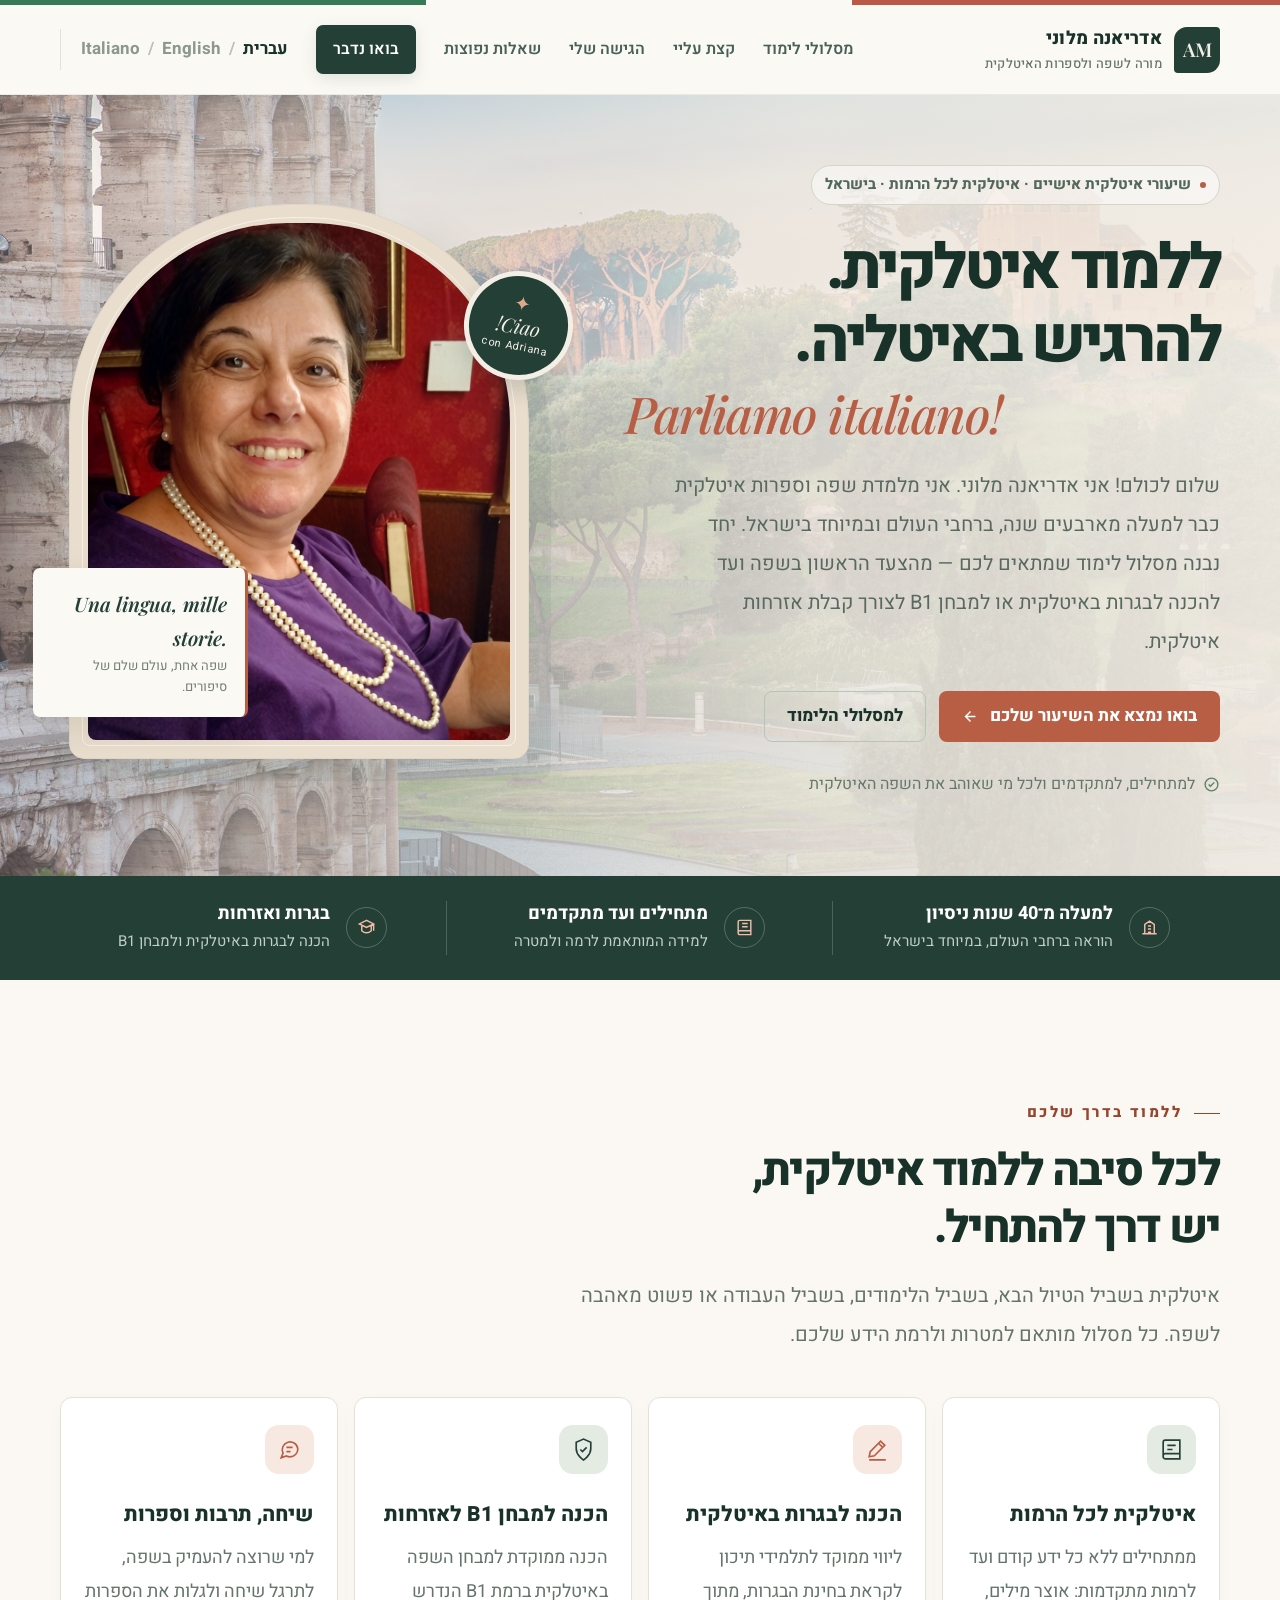
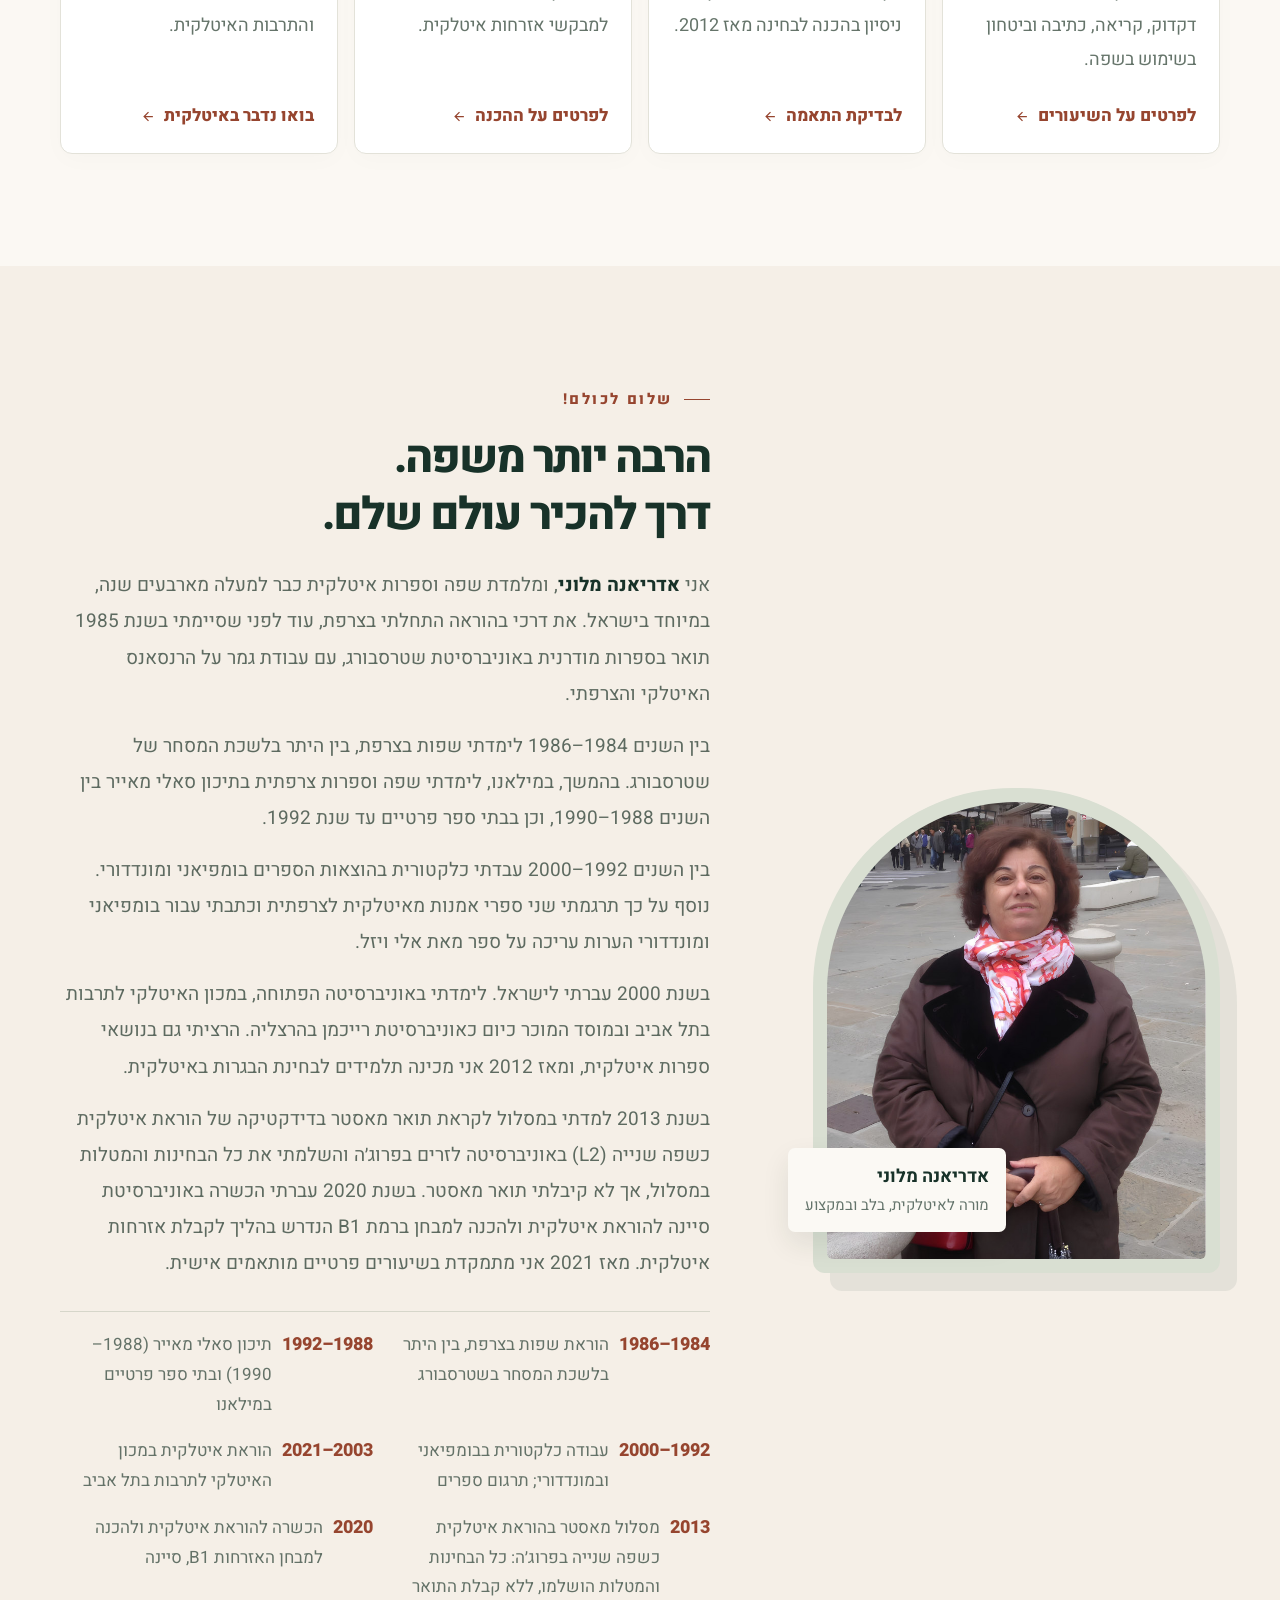
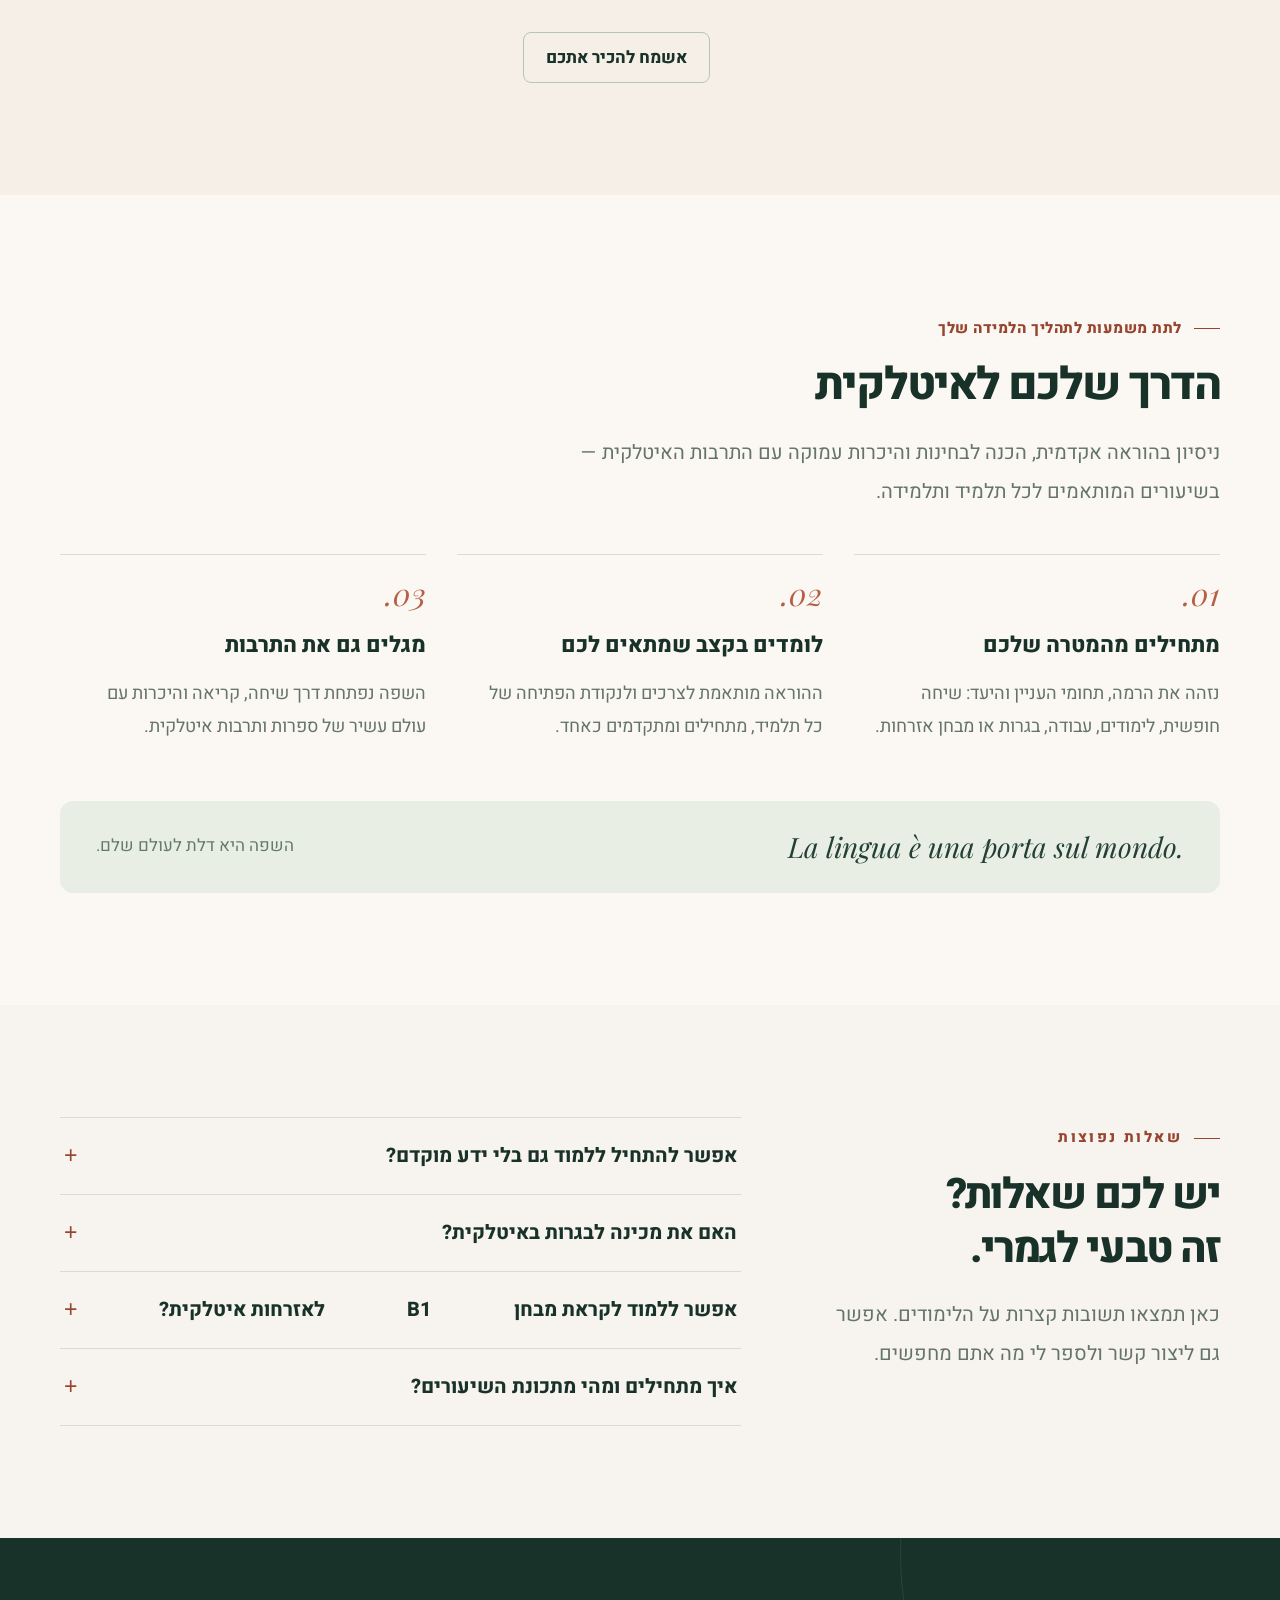
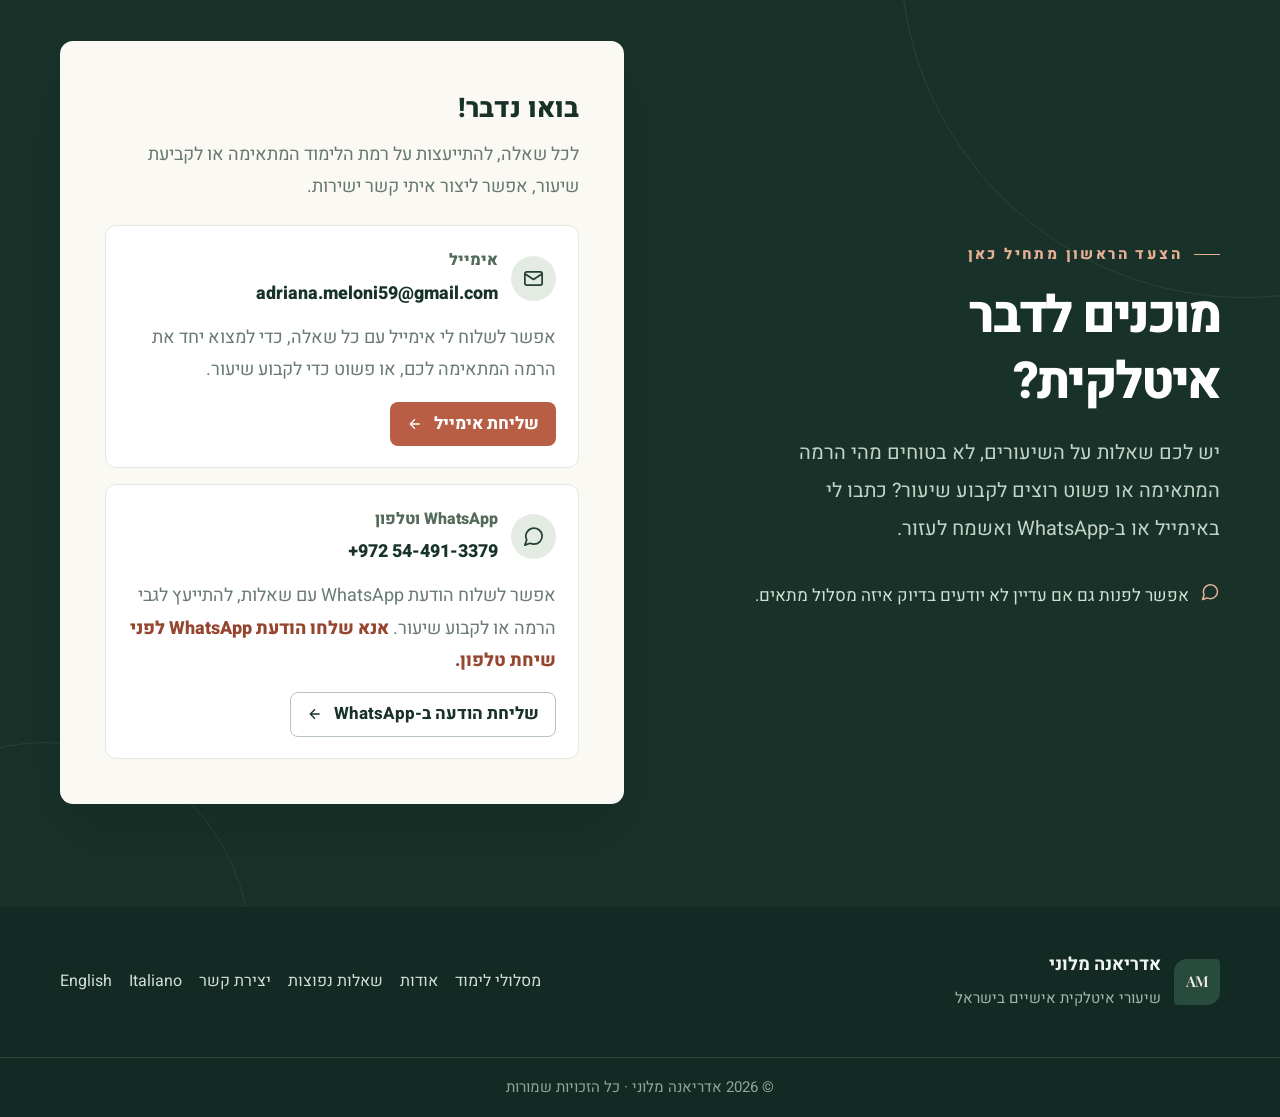
==== commit 554a56fb: "changes" ====
--- a/index.html
+++ b/index.html
@@ -14,7 +14,7 @@
   <link rel="icon" type="image/svg+xml" href="assets/favicon.svg">
   <link rel="preconnect" href="https://fonts.googleapis.com">
   <link rel="preconnect" href="https://fonts.gstatic.com" crossorigin>
-  <link rel="stylesheet" href="css/styles.css">
+  <link rel="stylesheet" href="css/styles.css?v=20261123-typography-biography">
   <script src="js/main.js" defer></script>
 </head>
 <body>
@@ -120,15 +120,18 @@
         <div class="about-copy">
           <span class="eyebrow">שלום לכולם!</span>
           <h2 class="section-title" id="about-heading">הרבה יותר משפה.<br>דרך להכיר עולם שלם.</h2>
-          <p>אני <strong>אדריאנה מלוני</strong>, ומלמדת שפה וספרות איטלקית כבר למעלה מארבעים שנה, ברחבי העולם ובמיוחד בישראל. את דרכי בהוראה התחלתי בצרפת, עוד בתקופת לימודיי באוניברסיטת שטרסבורג, שבה סיימתי תואר בספרות מודרנית בשנת 1985, עם התמחות ברנסאנס האיטלקי והצרפתי.</p>
-          <p>בשנת 2000 הגעתי לישראל. במשך השנים לימדתי באוניברסיטה הפתוחה, במכון האיטלקי לתרבות בתל אביב ובמרכז הבינתחומי הרצליה (כיום אוניברסיטת רייכמן). במקביל העברתי הרצאות בספרות איטלקית והכנתי תלמידי תיכון לבחינת הבגרות באיטלקית.</p>
-          <p class="conference-links">את כותרות ההרצאות שהעברתי אפשר למצוא גם באתרי <a href="https://ambtelaviv.esteri.it/he/" target="_blank" rel="noopener noreferrer">שגרירות איטליה בתל אביב</a> ו<a href="https://iictelaviv.esteri.it/it/" target="_blank" rel="noopener noreferrer">המכון האיטלקי לתרבות בתל אביב</a>.</p>
-          <p>בשנת 2013 השלמתי את לימודי המאסטר בדידקטיקה של הוראת איטלקית כשפה שנייה (<bdi>L2</bdi>) באוניברסיטה לזרים בפרוג'ה. בשנת 2020 עברתי הכשרה באוניברסיטת סיינה להוראת השפה האיטלקית ולהכנה למבחן באיטלקית ברמת <bdi>B1</bdi>, הנדרש במסגרת ההליך לקבלת אזרחות איטלקית. מאז 2021 אני מתמקדת בהוראה פרטית, מתוך אהבה גדולה לשפה ולאנשים שלומדים אותה.</p>
+                    <p>אני <strong>אדריאנה מלוני</strong>, ומלמדת שפה וספרות איטלקית כבר למעלה מארבעים שנה, במיוחד בישראל. את דרכי בהוראה התחלתי בצרפת, עוד לפני שסיימתי בשנת 1985 תואר בספרות מודרנית באוניברסיטת שטרסבורג, עם עבודת גמר על הרנסאנס האיטלקי והצרפתי.</p>
+          <p>בין השנים 1984–1986 לימדתי שפות בצרפת, בין היתר בלשכת המסחר של שטרסבורג. בהמשך, במילאנו, לימדתי שפה וספרות צרפתית בתיכון סאלי מאייר בין השנים 1988–1990, וכן בבתי ספר פרטיים עד שנת 1992.</p>
+          <p>בין השנים 1992–2000 עבדתי כלקטורית בהוצאות הספרים בומפיאני ומונדדורי. נוסף על כך תרגמתי שני ספרי אמנות מאיטלקית לצרפתית וכתבתי עבור בומפיאני ומונדדורי הערות עריכה על ספר מאת אלי ויזל.</p>
+          <p>בשנת 2000 עברתי לישראל. לימדתי באוניברסיטה הפתוחה, במכון האיטלקי לתרבות בתל אביב ובמוסד המוכר כיום כאוניברסיטת רייכמן בהרצליה. הרציתי גם בנושאי ספרות איטלקית, ומאז 2012 אני מכינה תלמידים לבחינת הבגרות באיטלקית.</p>
+          <p>בשנת 2013 למדתי במסלול לקראת תואר מאסטר בדידקטיקה של הוראת איטלקית כשפה שנייה (<bdi>L2</bdi>) באוניברסיטה לזרים בפרוג׳ה והשלמתי את כל הבחינות והמטלות במסלול, אך לא קיבלתי תואר מאסטר. בשנת 2020 עברתי הכשרה באוניברסיטת סיינה להוראת איטלקית ולהכנה למבחן ברמת <bdi>B1</bdi> הנדרש בהליך לקבלת אזרחות איטלקית. מאז 2021 אני מתמקדת בשיעורים פרטיים מותאמים אישית.</p>
           <div class="credential-list" aria-label="תחנות מרכזיות בדרך">
-            <div class="credential"><span class="year">1985</span><span class="credential-copy">תואר בספרות מודרנית, שטרסבורג</span></div>
-            <div class="credential"><span class="year">2003–2021</span><span class="credential-copy">המכון האיטלקי לתרבות, תל אביב</span></div>
-            <div class="credential"><span class="year">2013</span><span class="credential-copy">השלמת לימודי מאסטר בהוראת איטלקית כשפה שנייה, פרוג'ה</span></div>
-            <div class="credential"><span class="year">2020</span><span class="credential-copy">הכשרה להוראה ולהכנה למבחן B1 לצורכי אזרחות, סיינה</span></div>
+            <div class="credential"><span class="year">1984–1986</span><span class="credential-copy">הוראת שפות בצרפת, בין היתר בלשכת המסחר בשטרסבורג</span></div>
+            <div class="credential"><span class="year">1988–1992</span><span class="credential-copy">תיכון סאלי מאייר (1988–1990) ובתי ספר פרטיים במילאנו</span></div>
+            <div class="credential"><span class="year">1992–2000</span><span class="credential-copy">עבודה כלקטורית בבומפיאני ובמונדדורי; תרגום ספרים</span></div>
+            <div class="credential"><span class="year">2003–2021</span><span class="credential-copy">הוראת איטלקית במכון האיטלקי לתרבות בתל אביב</span></div>
+            <div class="credential"><span class="year">2013</span><span class="credential-copy">מסלול מאסטר בהוראת איטלקית כשפה שנייה בפרוג׳ה: כל הבחינות והמטלות הושלמו, ללא קבלת התואר</span></div>
+            <div class="credential"><span class="year">2020</span><span class="credential-copy">הכשרה להוראת איטלקית ולהכנה למבחן האזרחות B1, סיינה</span></div>
           </div>
           <a class="button button-secondary" href="#contact">אשמח להכיר אתכם</a>
         </div>
@@ -138,7 +141,7 @@
     <section class="section approach" id="approach" aria-labelledby="approach-heading">
       <div class="container">
         <div class="section-intro">
-          <span class="eyebrow">למידה עם משמעות</span>
+          <span class="eyebrow">לתת משמעות לתהליך הלמידה שלך</span>
           <h2 class="section-title" id="approach-heading">הדרך שלכם לאיטלקית</h2>
           <p class="section-desc">ניסיון בהוראה אקדמית, הכנה לבחינות והיכרות עמוקה עם התרבות האיטלקית — בשיעורים המותאמים לכל תלמיד ותלמידה.</p>
         </div>
--- a/css/styles.css
+++ b/css/styles.css
@@ -25,7 +25,7 @@
 
 *, *::before, *::after { box-sizing: border-box; }
 html { scroll-behavior: smooth; scroll-padding-top: 96px; }
-body { margin: 0; font-size: 17px; font-family: var(--body-font); line-height: 1.7; color: var(--text); background: var(--paper); -webkit-font-smoothing: antialiased; }
+body { margin: 0; font-size: 19px; font-family: var(--body-font); line-height: 1.7; color: var(--text); background: var(--paper); -webkit-font-smoothing: antialiased; }
 body, button, input, select, textarea { font-family: var(--body-font); }
 button, input, select, textarea { font-size: inherit; }
 a { color: inherit; text-decoration: none; }
@@ -46,30 +46,43 @@
 .brand { display: flex; align-items: center; gap: 12px; flex-shrink: 0; }
 .brand-mark { width: 46px; height: 46px; display: grid; place-items: center; color: var(--cream); background: var(--green); border-radius: 13px 4px 13px 4px; font-family: var(--serif-font); font-size: 19px; line-height: 1; font-weight: 600; letter-spacing: -.05em; }
 .brand-text { display: flex; flex-direction: column; line-height: 1.2; }
-.brand-name { color: var(--green-dark); font-size: 17px; font-weight: 800; letter-spacing: .018em; }
-.brand-subtitle { color: var(--muted); font-size: 12px; font-weight: 500; letter-spacing: .025em; margin-top: 6px; }
+.brand-name { color: var(--green-dark); font-size: 18px; font-weight: 800; letter-spacing: .018em; }
+.brand-subtitle { color: var(--muted); font-size: 13px; font-weight: 500; letter-spacing: .025em; margin-top: 6px; }
 .site-nav { display: flex; align-items: center; gap: 28px; margin-inline-start: auto; }
-.site-nav > a { font-size: 15px; font-weight: 600; color: #486056; transition: color .2s ease; white-space: nowrap; }
+.site-nav > a { font-size: 16px; font-weight: 600; color: #486056; transition: color .2s ease; white-space: nowrap; }
 .site-nav > a:hover { color: var(--terracotta-dark); }
 .site-nav .nav-cta { background: var(--green); color: white; border-radius: 7px; padding: 11px 17px; box-shadow: 0 5px 16px rgb(35 63 54 / 12%); }
 .site-nav .nav-cta:hover { background: var(--green-dark); color: white; }
-.language-switch { display: flex; align-items: center; gap: 8px; flex-shrink: 0; white-space: nowrap; direction: ltr; unicode-bidi: isolate; border-inline-start: 1px solid var(--line); padding-inline-start: 20px; font-size: 15px; font-weight: 700; }
+.language-switch { display: flex; align-items: center; gap: 8px; flex-shrink: 0; white-space: nowrap; direction: ltr; unicode-bidi: isolate; border-inline-start: 1px solid var(--line); padding-inline-start: 20px; font-size: 17px; font-weight: 700; }
 .language-switch a { color: #8c988e; padding: 6px 0; }
 .language-switch a:hover { color: var(--terracotta-dark); }
 .language-switch a[aria-current='page'] { color: var(--green-dark); }
 .language-switch .separator { color: #b8c2b8; }
+
+/* Backwards compatibility: older cached pages contain both full names and HE/IT/EN.
+   Always show full names, and keep one consistent left-to-right selector order. */
+.language-switch .language-short { display: none !important; }
+.language-switch .language-full { display: inline !important; }
+.language-switch > a { unicode-bidi: isolate; }
+.language-switch > a[lang='he'] { direction: rtl; }
+.language-switch > a[lang='it'] { order: 1; }
+.language-switch > .separator:nth-of-type(1) { order: 2; }
+.language-switch > a[lang='en'] { order: 3; }
+.language-switch > .separator:nth-of-type(2) { order: 4; }
+.language-switch > a[lang='he'] { order: 5; }
+
 .menu-toggle { display: none; appearance: none; border: 1px solid var(--line); background: var(--white); border-radius: 10px; width: 44px; height: 44px; color: var(--green); align-items: center; justify-content: center; }
 .menu-toggle svg { width: 22px; height: 22px; }
 
 /* Shared */
 .section { padding-block: 112px; }
-.eyebrow { display: inline-flex; align-items: center; gap: 12px; font-size: 13px; font-weight: 800; letter-spacing: .16em; color: var(--terracotta-dark); text-transform: uppercase; }
+.eyebrow { display: inline-flex; align-items: center; gap: 12px; font-size: 15px; font-weight: 800; letter-spacing: .16em; color: var(--terracotta-dark); text-transform: uppercase; }
 .eyebrow::before { content: ''; width: 26px; height: 1px; background: currentColor; }
-.section-title { max-width: 780px; margin: 17px 0 19px; font-size: clamp(32px, 3.4vw, 47px); line-height: 1.26; letter-spacing: -.045em; font-weight: 800; color: var(--green-dark); }
-.section-desc { max-width: 660px; margin: 0; font-size: 18px; line-height: 1.95; color: var(--muted); }
+.section-title { max-width: 780px; margin: 17px 0 19px; font-size: clamp(34px, 3.5vw, 50px); line-height: 1.28; letter-spacing: -.045em; font-weight: 800; color: var(--green-dark); }
+.section-desc { max-width: 660px; margin: 0; font-size: 20px; line-height: 1.95; color: var(--muted); }
 html[lang='it'] .section-title, html[lang='en'] .section-title { font-family: var(--serif-font); font-weight: 600; letter-spacing: -.025em; }
 .section-intro { margin-bottom: 43px; }
-.button { display: inline-flex; align-items: center; justify-content: center; gap: 11px; min-height: 51px; padding: 12px 22px; border: 1px solid transparent; border-radius: 8px; font-size: 16px; font-weight: 750; line-height: 1.3; transition: transform .2s ease, background .2s ease, border-color .2s ease; }
+.button { display: inline-flex; align-items: center; justify-content: center; gap: 11px; min-height: 51px; padding: 12px 22px; border: 1px solid transparent; border-radius: 8px; font-size: 17px; font-weight: 750; line-height: 1.3; transition: transform .2s ease, background .2s ease, border-color .2s ease; }
 .button:hover { transform: translateY(-2px); }
 .button svg { width: 17px; height: 17px; }
 .button-primary { color: var(--white); background: var(--terracotta); }
@@ -104,15 +117,15 @@
 .hero::before { content: ''; position: absolute; inset-inline-end: -80px; inset-block-end: -210px; width: 450px; height: 450px; border: 1px solid rgb(35 63 54 / 10%); border-radius: 50%; pointer-events: none; }
 .hero-inner { min-height: 646px; display: grid; grid-template-columns: minmax(0, 1.11fr) minmax(0, .89fr); align-items: center; gap: min(7vw, 88px); padding-block: 70px 78px; }
 .hero-copy { position: relative; z-index: 2; }
-.hero-kicker { display: inline-flex; align-items: center; gap: 9px; border: 1px solid #d3d6c7; background: rgb(255 255 255 / 47%); padding: 6px 13px; color: #53685b; border-radius: 100px; font-size: 13px; font-weight: 750; }
+.hero-kicker { display: inline-flex; align-items: center; gap: 9px; border: 1px solid #d3d6c7; background: rgb(255 255 255 / 47%); padding: 6px 13px; color: #53685b; border-radius: 100px; font-size: 15px; font-weight: 750; }
 .hero-kicker .dot { width: 6px; height: 6px; background: var(--terracotta); border-radius: 50%; }
 .hero h1 { margin: 27px 0 22px; color: var(--green-dark); font-size: clamp(44px, 4.9vw, 73px); line-height: 1.17; font-weight: 800; letter-spacing: -.061em; }
 html[lang='it'] .hero h1, html[lang='en'] .hero h1 { font-family: var(--serif-font); font-weight: 600; letter-spacing: -.04em; font-size: clamp(45px, 4.8vw, 70px); line-height: 1.21; }
 .hero h1 em { display: block; margin-top: 6px; color: var(--terracotta); font-family: var(--serif-font); font-weight: 500; font-size: .81em; letter-spacing: -.03em; }
 html[lang='it'] .hero h1 em, html[lang='en'] .hero h1 em { font-size: .86em; }
-.hero-description { max-width: 550px; margin: 0; color: #59695f; font-size: 18px; line-height: 2.05; }
+.hero-description { max-width: 550px; margin: 0; color: #59695f; font-size: 20px; line-height: 1.95; }
 .hero-actions { display: flex; flex-wrap: wrap; align-items: center; gap: 13px; margin-top: 30px; }
-.hero-note { margin: 29px 0 0; display: flex; align-items: center; gap: 8px; font-size: 14px; color: #65776b; }
+.hero-note { margin: 29px 0 0; display: flex; align-items: center; gap: 8px; font-size: 16px; color: #65776b; }
 .hero-note svg { color: #5a8067; width: 17px; height: 17px; flex-shrink: 0; }
 .hero-visual { min-width: 0; position: relative; max-width: 460px; width: 100%; margin-inline: auto; }
 .art-card { position: relative; aspect-ratio: 0.83; padding: 18px; background: #e9ddcd; border: 1px solid #e0d6c7; border-radius: 220px 220px 15px 15px; box-shadow: 22px 22px 0 rgb(51 89 70 / 7%), var(--shadow); }
@@ -134,8 +147,8 @@
 .trust-icon { flex: 0 0 41px; width: 41px; height: 41px; border: 1px solid rgb(255 255 255 / 24%); border-radius: 50%; display: grid; place-items: center; color: #f4bca7; }
 .trust-icon svg { width: 19px; height: 19px; }
 .trust-copy { line-height: 1.45; }
-.trust-copy strong { display: block; font-size: 16px; font-weight: 750; }
-.trust-copy span { color: #c0d0c5; font-size: 13px; }
+.trust-copy strong { display: block; font-size: 18px; font-weight: 750; }
+.trust-copy span { color: #c0d0c5; font-size: 15px; }
 
 /* Programs */
 .lessons { background: rgb(251 249 244 / 92%); }
@@ -145,9 +158,9 @@
 .lesson-icon { display: grid; place-items: center; width: 49px; height: 49px; border-radius: 14px; background: var(--green-soft); color: var(--green); }
 .lesson-icon svg { width: 25px; height: 25px; stroke-width: 1.6; }
 .lesson-card:nth-child(2) .lesson-icon, .lesson-card:nth-child(4) .lesson-icon { background: #f7e9e1; color: var(--terracotta); }
-.lesson-card h3 { margin: 26px 0 10px; color: var(--green-dark); font-size: 20px; line-height: 1.45; font-weight: 800; }
-.lesson-card p { margin: 0 0 24px; color: #65746a; font-size: 16px; line-height: 1.9; }
-.lesson-link { display: inline-flex; align-items: center; gap: 8px; margin-top: auto; color: var(--terracotta-dark); font-size: 15px; font-weight: 800; }
+.lesson-card h3 { margin: 26px 0 10px; color: var(--green-dark); font-size: 22px; line-height: 1.45; font-weight: 800; }
+.lesson-card p { margin: 0 0 24px; color: #65746a; font-size: 18px; line-height: 1.9; }
+.lesson-link { display: inline-flex; align-items: center; gap: 8px; margin-top: auto; color: var(--terracotta-dark); font-size: 17px; font-weight: 800; }
 .lesson-link svg { width: 15px; height: 15px; }
 
 /* About */
@@ -157,40 +170,40 @@
 .portrait-frame { position: relative; padding: 14px; background: #d9dfd2; border-radius: 200px 200px 12px 12px; box-shadow: 17px 18px 0 rgb(35 63 54 / 8%); }
 .portrait-frame > img { width: 100%; height: auto; aspect-ratio: .83; object-fit: cover; object-position: center 55%; border-radius: 190px 190px 6px 6px; background: #d4ded2; }
 .portrait-label { position: absolute; inset-inline-end: -25px; inset-block-end: 41px; background: var(--paper); padding: 14px 17px; border-radius: 7px; box-shadow: 0 12px 28px rgb(25 47 37 / 9%); }
-.portrait-label strong { display: block; font-size: 17px; color: var(--green-dark); }
-.portrait-label span { display: block; font-size: 13px; color: var(--muted); }
+.portrait-label strong { display: block; font-size: 18px; color: var(--green-dark); }
+.portrait-label span { display: block; font-size: 15px; color: var(--muted); }
 .about-copy .section-title { margin-bottom: 23px; }
-.about-copy p { max-width: 680px; margin: 0 0 16px; color: #5d6a60; font-size: 17px; line-height: 2.05; }
+.about-copy p { max-width: 680px; margin: 0 0 16px; color: #5d6a60; font-size: 19px; line-height: 1.9; }
 .about-copy p strong { color: var(--green-dark); font-weight: 750; }
 .about-copy .conference-links a { color: var(--green-dark); font-weight: 700; text-decoration: underline; text-underline-offset: 3px; text-decoration-color: var(--terracotta); }
 .about-copy .conference-links a:hover { color: var(--terracotta-dark); }
 .credential-list { margin: 30px 0 30px; padding: 18px 0 0; border-top: 1px solid #d6d6ca; display: grid; grid-template-columns: repeat(2, minmax(0, 1fr)); gap: 17px 24px; }
 .credential { display: flex; align-items: baseline; gap: 10px; }
-.credential .year { color: var(--terracotta-dark); font-size: 17px; font-weight: 800; white-space: nowrap; }
-.credential .credential-copy { color: #647268; font-size: 15px; line-height: 1.75; }
+.credential .year { color: var(--terracotta-dark); font-size: 18px; font-weight: 800; white-space: nowrap; }
+.credential .credential-copy { color: #647268; font-size: 17px; line-height: 1.75; }
 
 /* Approach */
 .approach { background: rgb(251 249 244 / 92%); }
 .approach-grid { display: grid; grid-template-columns: repeat(3, 1fr); gap: 31px; }
 .approach-item { border-block-start: 1px solid #d9ddd4; padding-block-start: 23px; }
 .approach-num { display: block; margin-bottom: 18px; color: var(--terracotta); font-family: var(--serif-font); font-size: 31px; font-style: italic; line-height: 1; }
-.approach-item h3 { margin: 0 0 12px; font-size: 20px; font-weight: 800; color: var(--green-dark); }
-.approach-item p { max-width: 350px; margin: 0; font-size: 16px; line-height: 1.95; color: var(--muted); }
+.approach-item h3 { margin: 0 0 12px; font-size: 22px; font-weight: 800; color: var(--green-dark); }
+.approach-item p { max-width: 350px; margin: 0; font-size: 18px; line-height: 1.85; color: var(--muted); }
 .italian-phrase { margin-top: 58px; background: #e8eee4; border-radius: 13px; padding: 22px 36px; display: flex; justify-content: space-between; gap: 24px; align-items: center; }
 .italian-phrase .phrase { font-family: var(--serif-font); font-size: clamp(20px, 3vw, 28px); font-style: italic; color: var(--green); direction: ltr; }
-.italian-phrase .phrase-caption { color: #647b69; font-size: 15px; }
+.italian-phrase .phrase-caption { color: #647b69; font-size: 17px; }
 
 /* FAQ */
 .faq { background: rgb(247 244 238 / 92%); }
 .faq-grid { display: grid; grid-template-columns: minmax(0, .75fr) minmax(0, 1.25fr); gap: 70px; align-items: start; }
-.faq .section-title { font-size: clamp(29px, 3.15vw, 40px); }
+.faq .section-title { font-size: clamp(32px, 3.3vw, 44px); }
 .faq-items { border-top: 1px solid #d9dad0; }
 .faq-items details { border-bottom: 1px solid #d9dad0; }
-.faq-items summary { list-style: none; display: flex; align-items: center; justify-content: space-between; gap: 22px; padding: 21px 4px; cursor: pointer; color: var(--green-dark); font-size: 18px; font-weight: 750; }
+.faq-items summary { list-style: none; display: flex; align-items: center; justify-content: space-between; gap: 22px; padding: 21px 4px; cursor: pointer; color: var(--green-dark); font-size: 20px; font-weight: 750; }
 .faq-items summary::-webkit-details-marker { display: none; }
 .faq-items summary::after { content: '+'; font-family: Arial, sans-serif; color: var(--terracotta-dark); font-size: 23px; font-weight: 400; line-height: 1; }
 .faq-items details[open] summary::after { content: '−'; }
-.faq-items details p { margin: -5px 4px 22px; font-size: 16px; line-height: 1.9; color: var(--muted); }
+.faq-items details p { margin: -5px 4px 22px; font-size: 18px; line-height: 1.9; color: var(--muted); }
 
 /* Contact */
 .contact { padding-block: 103px; background: var(--green-dark); position: relative; overflow: hidden; }
@@ -199,24 +212,24 @@
 .contact-grid { position: relative; z-index: 2; display: grid; grid-template-columns: minmax(0, .92fr) minmax(0, 1.08fr); align-items: center; gap: clamp(50px, 9vw, 125px); }
 .contact .eyebrow { color: #e7ae94; }
 .contact .section-title { color: white; font-size: clamp(36px, 4vw, 53px); }
-.contact-copy > p { max-width: 430px; margin: 0; color: #c3d3c8; font-size: 18px; line-height: 2; }
-.contact-small-note { margin-top: 34px; display: flex; align-items: flex-start; gap: 11px; color: #d1e1d6; font-size: 15px; }
+.contact-copy > p { max-width: 430px; margin: 0; color: #c3d3c8; font-size: 20px; line-height: 1.9; }
+.contact-small-note { margin-top: 34px; display: flex; align-items: flex-start; gap: 11px; color: #d1e1d6; font-size: 17px; }
 .contact-small-note svg { width: 20px; height: 20px; flex-shrink: 0; color: #e6b09b; }
 .contact-panel { background: var(--paper); border-radius: 13px; padding: clamp(25px, 3.7vw, 45px); box-shadow: 0 30px 65px rgb(0 0 0 / 11%); }
-.contact-panel h3 { margin: 0 0 7px; font-size: 25px; color: var(--green-dark); font-weight: 800; }
-.contact-panel .panel-description { color: #66796f; font-size: 16px; line-height: 1.8; margin: 0 0 22px; }
+.contact-panel h3 { margin: 0 0 7px; font-size: 27px; color: var(--green-dark); font-weight: 800; }
+.contact-panel .panel-description { color: #66796f; font-size: 18px; line-height: 1.8; margin: 0 0 22px; }
 .contact-methods { display: grid; gap: 16px; }
 .contact-method { background: #fff; border: 1px solid #e5e8df; border-radius: 11px; padding: 21px 22px; }
 .contact-method-top { display: flex; align-items: center; gap: 13px; min-width: 0; }
 .contact-method-icon { flex: 0 0 45px; width: 45px; height: 45px; display: grid; place-items: center; color: var(--green); background: var(--green-soft); border-radius: 50%; }
 .contact-method-icon svg { width: 23px; height: 23px; }
 .contact-method-details { min-width: 0; }
-.contact-method h4 { margin: 0 0 2px; color: #546a5b; font-size: 14px; font-weight: 800; }
-.contact-method-detail { display: inline-block; max-width: 100%; color: var(--green-dark); font-size: clamp(15px, 1.3vw, 18px); line-height: 1.5; font-weight: 800; overflow-wrap: anywhere; unicode-bidi: isolate; }
+.contact-method h4 { margin: 0 0 2px; color: #546a5b; font-size: 16px; font-weight: 800; }
+.contact-method-detail { display: inline-block; max-width: 100%; color: var(--green-dark); font-size: clamp(17px, 1.4vw, 20px); line-height: 1.5; font-weight: 800; overflow-wrap: anywhere; unicode-bidi: isolate; }
 .contact-method-detail:hover { text-decoration: underline; text-underline-offset: 3px; }
-.contact-method p { margin: 13px 0 15px; color: #697b70; font-size: 16px; line-height: 1.8; }
+.contact-method p { margin: 13px 0 15px; color: #697b70; font-size: 18px; line-height: 1.8; }
 .contact-method p strong { color: var(--terracotta-dark); font-weight: 800; }
-.contact-method-action { min-height: 44px; padding: 10px 16px; font-size: 15px; }
+.contact-method-action { min-height: 44px; padding: 10px 16px; font-size: 17px; }
 .contact-method-action svg { width: 16px; height: 16px; }
 [hidden] { display: none !important; }
 
@@ -225,29 +238,29 @@
 .footer-inner { min-height: 150px; display: flex; flex-wrap: wrap; gap: 22px 30px; align-items: center; justify-content: space-between; padding-block: 30px; }
 .footer-brand { display: flex; align-items: center; gap: 13px; }
 .footer-brand .brand-mark { background: #284b3d; color: #f7efe4; }
-.footer-brand strong { display: block; font-size: 16px; color: #eff5f0; }
-.footer-brand span { color: #a5b7aa; font-size: 13px; }
-.footer-bottom { text-align: center; border-top: 1px solid rgb(255 255 255 / 10%); padding-block: 17px; color: #8da898; font-size: 13px; }
-.footer-links { display: flex; flex-wrap: wrap; gap: 17px; font-size: 14px; }
+.footer-brand strong { display: block; font-size: 18px; color: #eff5f0; }
+.footer-brand span { color: #a5b7aa; font-size: 15px; }
+.footer-bottom { text-align: center; border-top: 1px solid rgb(255 255 255 / 10%); padding-block: 17px; color: #8da898; font-size: 15px; }
+.footer-links { display: flex; flex-wrap: wrap; gap: 17px; font-size: 16px; }
 .footer-links a:hover { color: white; }
 
 /* Hebrew-specific refinements */
 html[lang='he'] .hero h1 { max-width: 650px; }
-html[lang='he'] .lesson-card h3 { font-size: 19px; }
+html[lang='he'] .lesson-card h3 { font-size: 21px; }
 html[lang='he'] .art-caption { border-inline-start: 3px solid var(--terracotta); }
 html[lang='he'] .art-caption .caption-title { text-align: right; }
 html[lang='he'] .art-stamp { transform: rotate(11deg); }
 html[lang='he'] .phrase { text-align: left; }
-html[lang='it'] .brand-name, html[lang='en'] .brand-name { font-size: 17px; }
+html[lang='it'] .brand-name, html[lang='en'] .brand-name { font-size: 18px; }
 html[lang='it'] .brand-subtitle, html[lang='en'] .brand-subtitle { letter-spacing: .035em; }
 html[lang='it'] .hero-description, html[lang='en'] .hero-description { max-width: 570px; }
-html[lang='it'] .lesson-card h3, html[lang='en'] .lesson-card h3 { font-size: 19px; }
+html[lang='it'] .lesson-card h3, html[lang='en'] .lesson-card h3 { font-size: 21px; }
 
 /* Tablet and phone */
 @media (max-width: 1090px) {
   .header-inner { gap: 17px; }
   .site-nav { gap: 15px; }
-  .site-nav > a { font-size: 14px; }
+  .site-nav > a { font-size: 15px; }
   .language-switch { padding-inline-start: 14px; }
   .hero-inner { gap: 35px; }
   .hero h1 { font-size: clamp(38px, 4.6vw, 58px); }
@@ -259,7 +272,7 @@
   .menu-toggle { display: inline-flex; order: 3; }
   .site-nav { display: none; position: absolute; inset-inline: 0; inset-block-start: 100%; margin: 0; padding: 20px 25px 26px; flex-direction: column; align-items: stretch; gap: 7px; background: var(--paper); border-top: 1px solid var(--line); box-shadow: 0 18px 28px rgb(25 50 35 / 9%); }
   .site-nav[data-open='true'] { display: flex; }
-  .site-nav > a { font-size: 16px; padding: 8px 10px; }
+  .site-nav > a { font-size: 17px; padding: 8px 10px; }
   .site-nav .nav-cta { margin-top: 8px; text-align: center; }
   .language-switch { margin-inline-start: auto; }
 }
@@ -291,15 +304,15 @@
   .header-inner { min-height: 69px; gap: 10px; }
   .brand-mark { width: 39px; height: 39px; border-radius: 11px 4px 11px 4px; font-size: 16px; }
   .brand { gap: 9px; }
-  .brand-name { font-size: 15px; }
-  .brand-subtitle { font-size: 11px; margin-top: 4px; }
-  .language-switch { font-size: 14px; gap: 7px; padding-inline-start: 11px; }
+  .brand-name { font-size: 16px; }
+  .brand-subtitle { font-size: 12px; margin-top: 4px; }
+  .language-switch { font-size: 16px; gap: 7px; padding-inline-start: 11px; }
   .menu-toggle { width: 40px; height: 40px; }
   .hero-inner { grid-template-columns: 1fr; padding-block: 58px 82px; gap: 55px; }
   .hero h1, html[lang='it'] .hero h1, html[lang='en'] .hero h1 { font-size: clamp(38px, 10vw, 59px); margin-top: 21px; }
-  .hero-description { font-size: 17px; line-height: 1.9; }
+  .hero-description { font-size: 19px; line-height: 1.9; }
   .hero-actions { gap: 10px; }
-  .hero-actions .button { flex: 1 1 auto; padding-inline: 14px; font-size: 15px; }
+  .hero-actions .button { flex: 1 1 auto; padding-inline: 14px; font-size: 17px; }
   .hero-note { margin-top: 21px; }
   .hero-visual { max-width: 360px; padding-inline: 19px; }
   .art-card { padding: 13px; }
@@ -312,7 +325,7 @@
   .trust-icon { width: 35px; height: 35px; flex-basis: 35px; }
   .section { padding-block: 75px; }
   .section-title { font-size: clamp(30px, 8.3vw, 38px); }
-  .section-desc { font-size: 16px; }
+  .section-desc { font-size: 18px; }
   .section-intro { margin-bottom: 28px; }
   .lesson-grid, .approach-grid, .about-grid, .faq-grid, .contact-grid { grid-template-columns: 1fr; }
   .lesson-card { min-height: 225px; padding: 24px; }
@@ -320,7 +333,7 @@
   .about-grid { gap: 60px; }
   .about-media { order: 2; max-width: 300px; }
   .about-copy { order: 1; }
-  .about-copy p { font-size: 16px; }
+  .about-copy p { font-size: 18px; }
   .portrait-label { inset-inline-end: -16px; }
   .credential-list { gap: 14px; }
   .approach-grid { gap: 25px; }
@@ -359,7 +372,7 @@
     order: 3; width: 100%; justify-content: center;
     margin-inline-start: 0; padding: 6px 0 0;
     border-inline-start: 0; border-block-start: 1px solid var(--line);
-    font-size: 15px; gap: 11px;
+    font-size: 16px; gap: 11px;
   }
   html { scroll-padding-top: 145px; }
 }
@@ -371,7 +384,7 @@
 @media (max-width: 350px) {
   .brand-mark { width: 35px; height: 35px; }
   .brand-name { font-size: 14px; }
-  .language-switch { font-size: 14px; }
+  .language-switch { font-size: 15px; }
   .menu-toggle { width: 37px; height: 37px; flex-basis: 37px; }
 }
 
@@ -382,3 +395,22 @@
   .about { background: var(--cream); }
   .faq { background: #f7f4ee; }
 }
+
+/* Longer, reader-friendly headings and multilingual biographical details. */
+.approach .eyebrow { text-transform: none; letter-spacing: .035em; line-height: 1.5; flex-wrap: wrap; }
+.credential { min-width: 0; }
+.credential-copy { overflow-wrap: break-word; }
+@media (max-width: 680px) { .credential-list { gap: 17px 16px; } .credential .credential-copy { font-size: 16px; } }
+
+/* Let the longer, updated career summary breathe on tablets and phones. */
+@media (max-width: 900px) {
+  .about-grid { grid-template-columns: minmax(0, 1fr); gap: 46px; }
+  .about-copy { order: 1; }
+  .about-media { order: 2; max-width: 370px; }
+}
+@media (max-width: 680px) {
+  .credential-list { grid-template-columns: minmax(0, 1fr); gap: 17px; }
+  .credential { align-items: flex-start; }
+  .credential .year { flex: 0 0 90px; }
+  .credential .credential-copy { flex: 1 1 auto; min-width: 0; font-size: 17px; }
+}
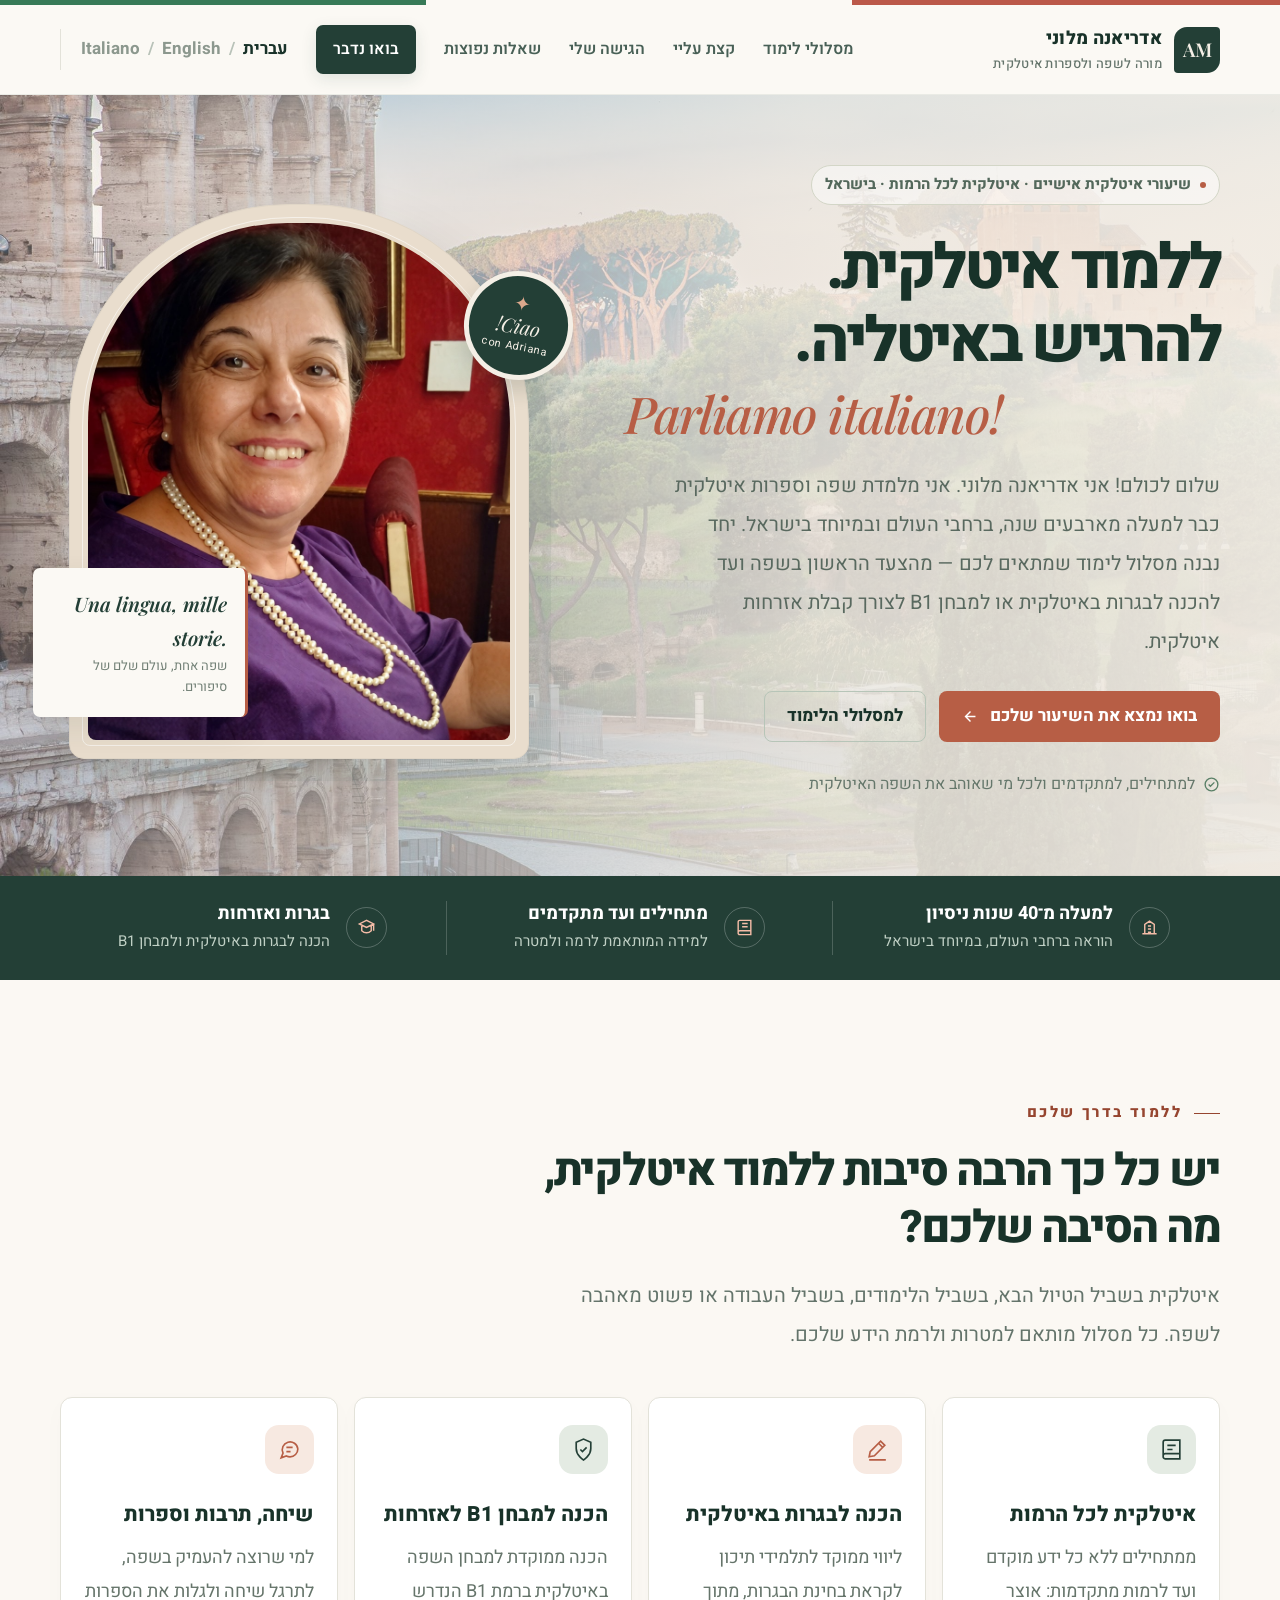
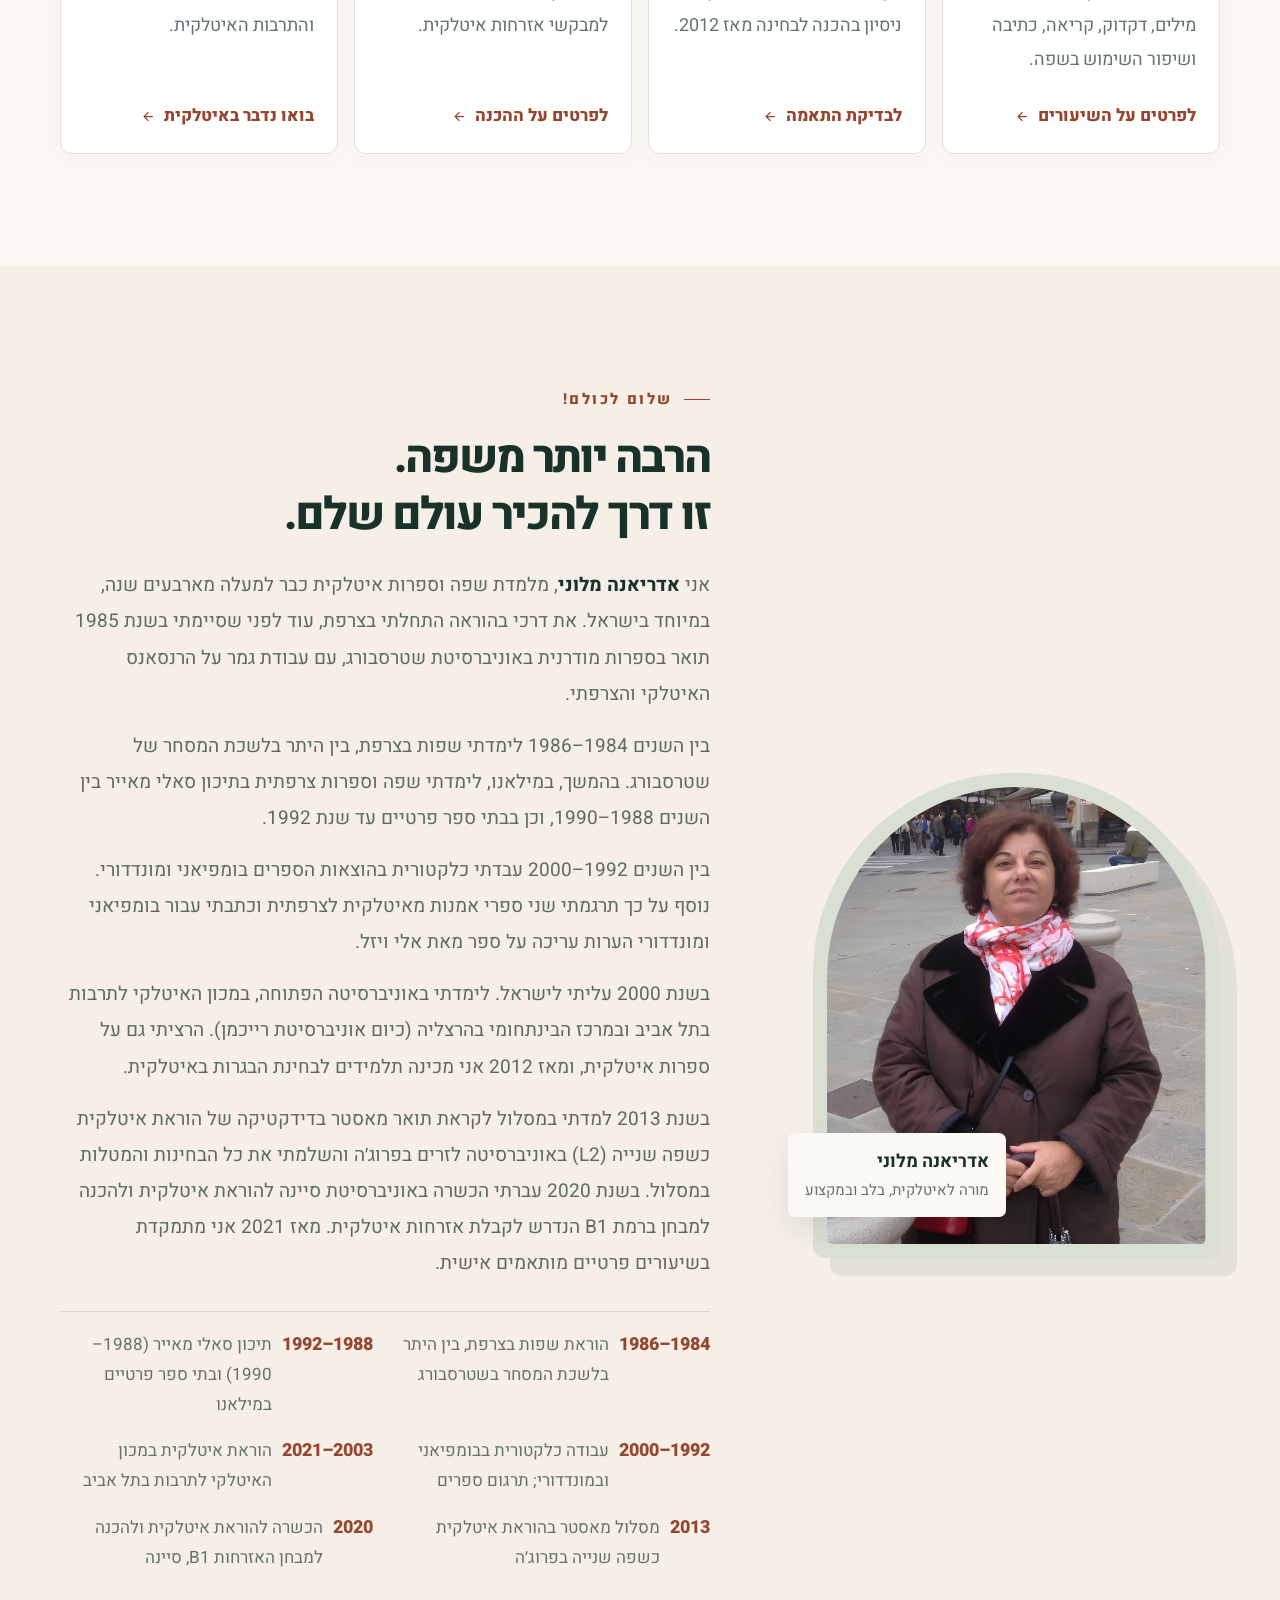
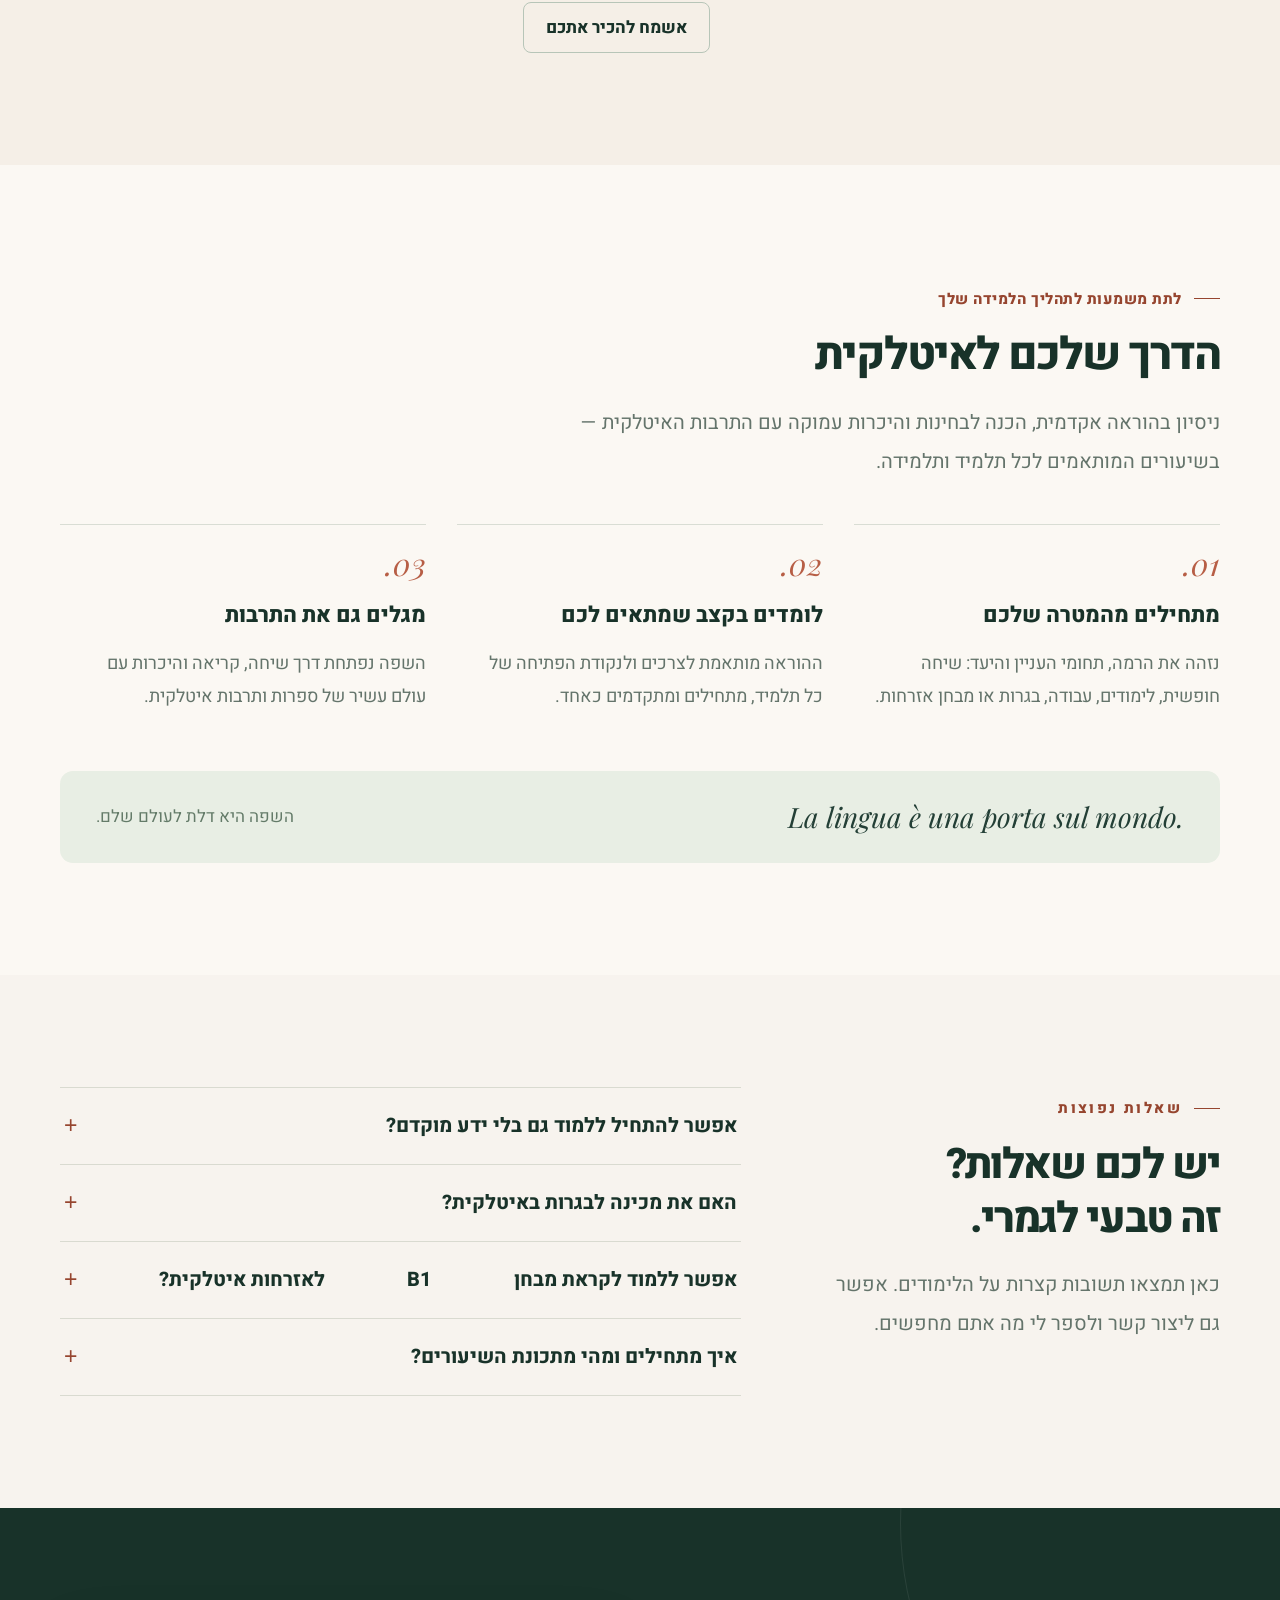
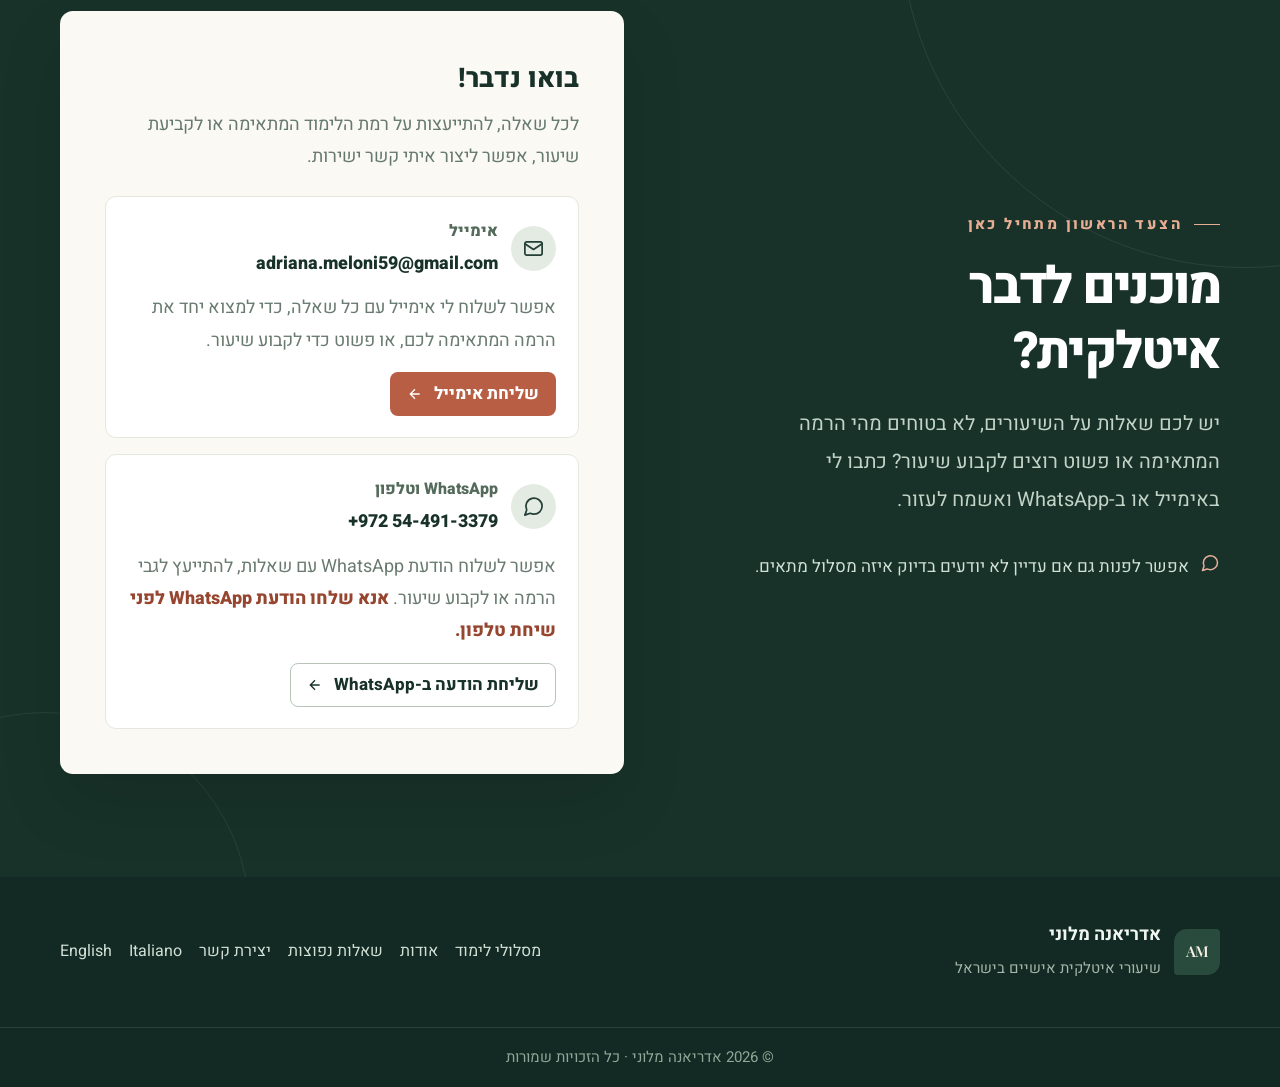
==== commit 2e349c74: "changes" ====
--- a/index.html
+++ b/index.html
@@ -24,7 +24,7 @@
     <div class="container header-inner">
       <a class="brand" href="#top" aria-label="אדריאנה מלוני – לראש העמוד">
         <span class="brand-mark" aria-hidden="true">AM</span>
-        <span class="brand-text"><span class="brand-name">אדריאנה מלוני</span><span class="brand-subtitle">מורה לשפה ולספרות האיטלקית</span></span>
+        <span class="brand-text"><span class="brand-name">אדריאנה מלוני</span><span class="brand-subtitle">מורה לשפה ולספרות איטלקית</span></span>
       </a>
       <nav class="site-nav" id="site-nav" data-site-nav aria-label="תפריט ראשי">
         <a href="#lessons">מסלולי לימוד</a>
@@ -79,14 +79,14 @@
       <div class="container">
         <div class="section-intro">
           <span class="eyebrow">ללמוד בדרך שלכם</span>
-          <h2 class="section-title" id="lessons-heading">לכל סיבה ללמוד איטלקית,<br>יש דרך להתחיל.</h2>
+          <h2 class="section-title" id="lessons-heading">יש כל כך הרבה סיבות ללמוד איטלקית,<br>מה הסיבה שלכם?</h2>
           <p class="section-desc">איטלקית בשביל הטיול הבא, בשביל הלימודים, בשביל העבודה או פשוט מאהבה לשפה. כל מסלול מותאם למטרות ולרמת הידע שלכם.</p>
         </div>
         <div class="lesson-grid">
           <article class="lesson-card">
             <span class="lesson-icon" aria-hidden="true"><svg viewBox="0 0 24 24" fill="none" stroke="currentColor"><path d="M4 19.5V5a2 2 0 0 1 2-2h14v18H6a2 2 0 0 1-2-2.5ZM4 18a2 2 0 0 1 2-2h14M8 8h8M8 12h5"/></svg></span>
             <h3>איטלקית לכל הרמות</h3>
-            <p>ממתחילים ללא כל ידע קודם ועד לרמות מתקדמות: אוצר מילים, דקדוק, קריאה, כתיבה וביטחון בשימוש בשפה.</p>
+            <p>ממתחילים ללא כל ידע מוקדם ועד לרמות מתקדמות: אוצר מילים, דקדוק, קריאה, כתיבה ושיפור השימוש בשפה.</p>
             <a class="lesson-link" href="#contact">לפרטים על השיעורים <svg viewBox="0 0 24 24" fill="none" stroke="currentColor" stroke-width="2" aria-hidden="true"><path d="M19 12H5m7-7-7 7 7 7"/></svg></a>
           </article>
           <article class="lesson-card">
@@ -119,18 +119,18 @@
         </div>
         <div class="about-copy">
           <span class="eyebrow">שלום לכולם!</span>
-          <h2 class="section-title" id="about-heading">הרבה יותר משפה.<br>דרך להכיר עולם שלם.</h2>
-                    <p>אני <strong>אדריאנה מלוני</strong>, ומלמדת שפה וספרות איטלקית כבר למעלה מארבעים שנה, במיוחד בישראל. את דרכי בהוראה התחלתי בצרפת, עוד לפני שסיימתי בשנת 1985 תואר בספרות מודרנית באוניברסיטת שטרסבורג, עם עבודת גמר על הרנסאנס האיטלקי והצרפתי.</p>
+          <h2 class="section-title" id="about-heading">הרבה יותר משפה.<br>זו דרך להכיר עולם שלם.</h2>
+                    <p>אני <strong>אדריאנה מלוני</strong>, מלמדת שפה וספרות איטלקית כבר למעלה מארבעים שנה, במיוחד בישראל. את דרכי בהוראה התחלתי בצרפת, עוד לפני שסיימתי בשנת 1985 תואר בספרות מודרנית באוניברסיטת שטרסבורג, עם עבודת גמר על הרנסאנס האיטלקי והצרפתי.</p>
           <p>בין השנים 1984–1986 לימדתי שפות בצרפת, בין היתר בלשכת המסחר של שטרסבורג. בהמשך, במילאנו, לימדתי שפה וספרות צרפתית בתיכון סאלי מאייר בין השנים 1988–1990, וכן בבתי ספר פרטיים עד שנת 1992.</p>
           <p>בין השנים 1992–2000 עבדתי כלקטורית בהוצאות הספרים בומפיאני ומונדדורי. נוסף על כך תרגמתי שני ספרי אמנות מאיטלקית לצרפתית וכתבתי עבור בומפיאני ומונדדורי הערות עריכה על ספר מאת אלי ויזל.</p>
-          <p>בשנת 2000 עברתי לישראל. לימדתי באוניברסיטה הפתוחה, במכון האיטלקי לתרבות בתל אביב ובמוסד המוכר כיום כאוניברסיטת רייכמן בהרצליה. הרציתי גם בנושאי ספרות איטלקית, ומאז 2012 אני מכינה תלמידים לבחינת הבגרות באיטלקית.</p>
-          <p>בשנת 2013 למדתי במסלול לקראת תואר מאסטר בדידקטיקה של הוראת איטלקית כשפה שנייה (<bdi>L2</bdi>) באוניברסיטה לזרים בפרוג׳ה והשלמתי את כל הבחינות והמטלות במסלול, אך לא קיבלתי תואר מאסטר. בשנת 2020 עברתי הכשרה באוניברסיטת סיינה להוראת איטלקית ולהכנה למבחן ברמת <bdi>B1</bdi> הנדרש בהליך לקבלת אזרחות איטלקית. מאז 2021 אני מתמקדת בשיעורים פרטיים מותאמים אישית.</p>
+          <p>בשנת 2000 עליתי לישראל. לימדתי באוניברסיטה הפתוחה, במכון האיטלקי לתרבות בתל אביב ובמרכז הבינתחומי בהרצליה (כיום אוניברסיטת רייכמן). הרציתי גם על ספרות איטלקית, ומאז 2012 אני מכינה תלמידים לבחינת הבגרות באיטלקית.</p>
+          <p>בשנת 2013 למדתי במסלול לקראת תואר מאסטר בדידקטיקה של הוראת איטלקית כשפה שנייה (<bdi>L2</bdi>) באוניברסיטה לזרים בפרוג׳ה והשלמתי את כל הבחינות והמטלות במסלול. בשנת 2020 עברתי הכשרה באוניברסיטת סיינה להוראת איטלקית ולהכנה למבחן ברמת <bdi>B1</bdi> הנדרש לקבלת אזרחות איטלקית. מאז 2021 אני מתמקדת בשיעורים פרטיים מותאמים אישית.</p>
           <div class="credential-list" aria-label="תחנות מרכזיות בדרך">
             <div class="credential"><span class="year">1984–1986</span><span class="credential-copy">הוראת שפות בצרפת, בין היתר בלשכת המסחר בשטרסבורג</span></div>
             <div class="credential"><span class="year">1988–1992</span><span class="credential-copy">תיכון סאלי מאייר (1988–1990) ובתי ספר פרטיים במילאנו</span></div>
             <div class="credential"><span class="year">1992–2000</span><span class="credential-copy">עבודה כלקטורית בבומפיאני ובמונדדורי; תרגום ספרים</span></div>
             <div class="credential"><span class="year">2003–2021</span><span class="credential-copy">הוראת איטלקית במכון האיטלקי לתרבות בתל אביב</span></div>
-            <div class="credential"><span class="year">2013</span><span class="credential-copy">מסלול מאסטר בהוראת איטלקית כשפה שנייה בפרוג׳ה: כל הבחינות והמטלות הושלמו, ללא קבלת התואר</span></div>
+            <div class="credential"><span class="year">2013</span><span class="credential-copy">מסלול מאסטר בהוראת איטלקית כשפה שנייה בפרוג׳ה</span></div>
             <div class="credential"><span class="year">2020</span><span class="credential-copy">הכשרה להוראת איטלקית ולהכנה למבחן האזרחות B1, סיינה</span></div>
           </div>
           <a class="button button-secondary" href="#contact">אשמח להכיר אתכם</a>
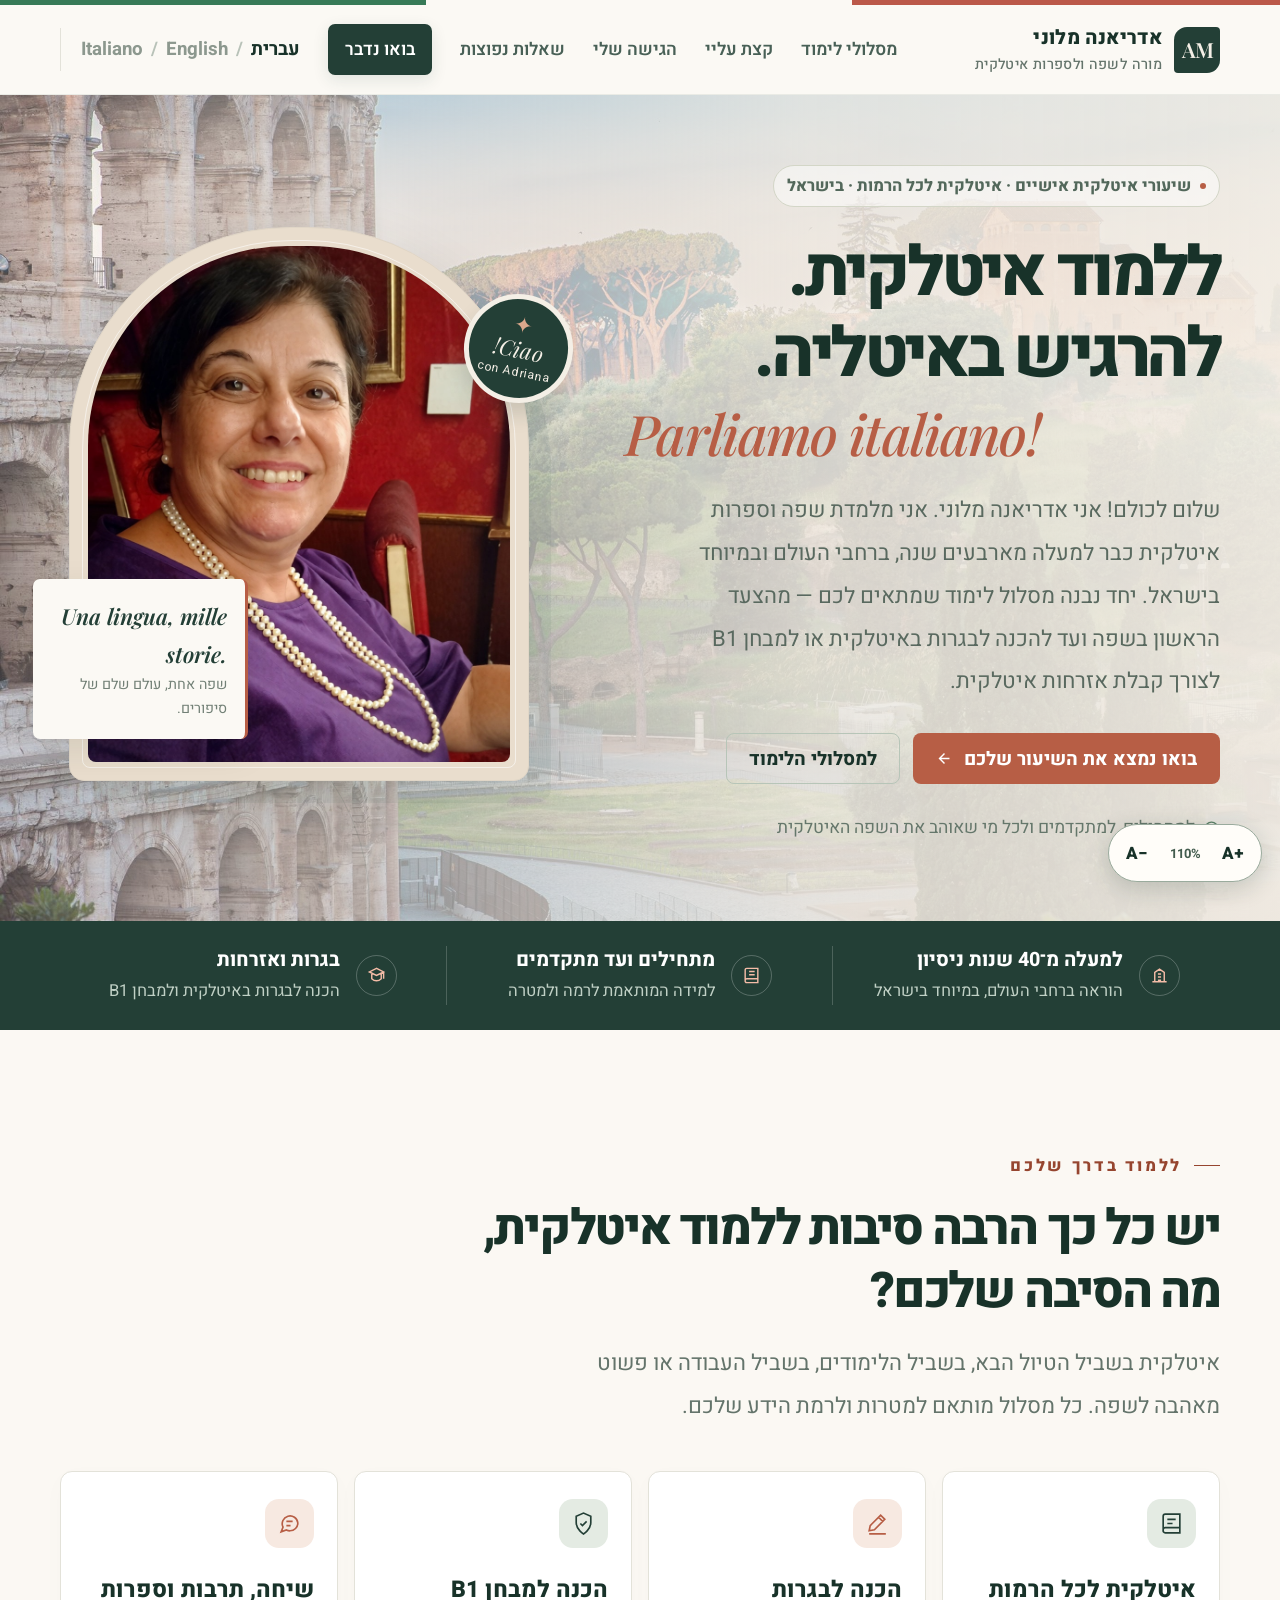
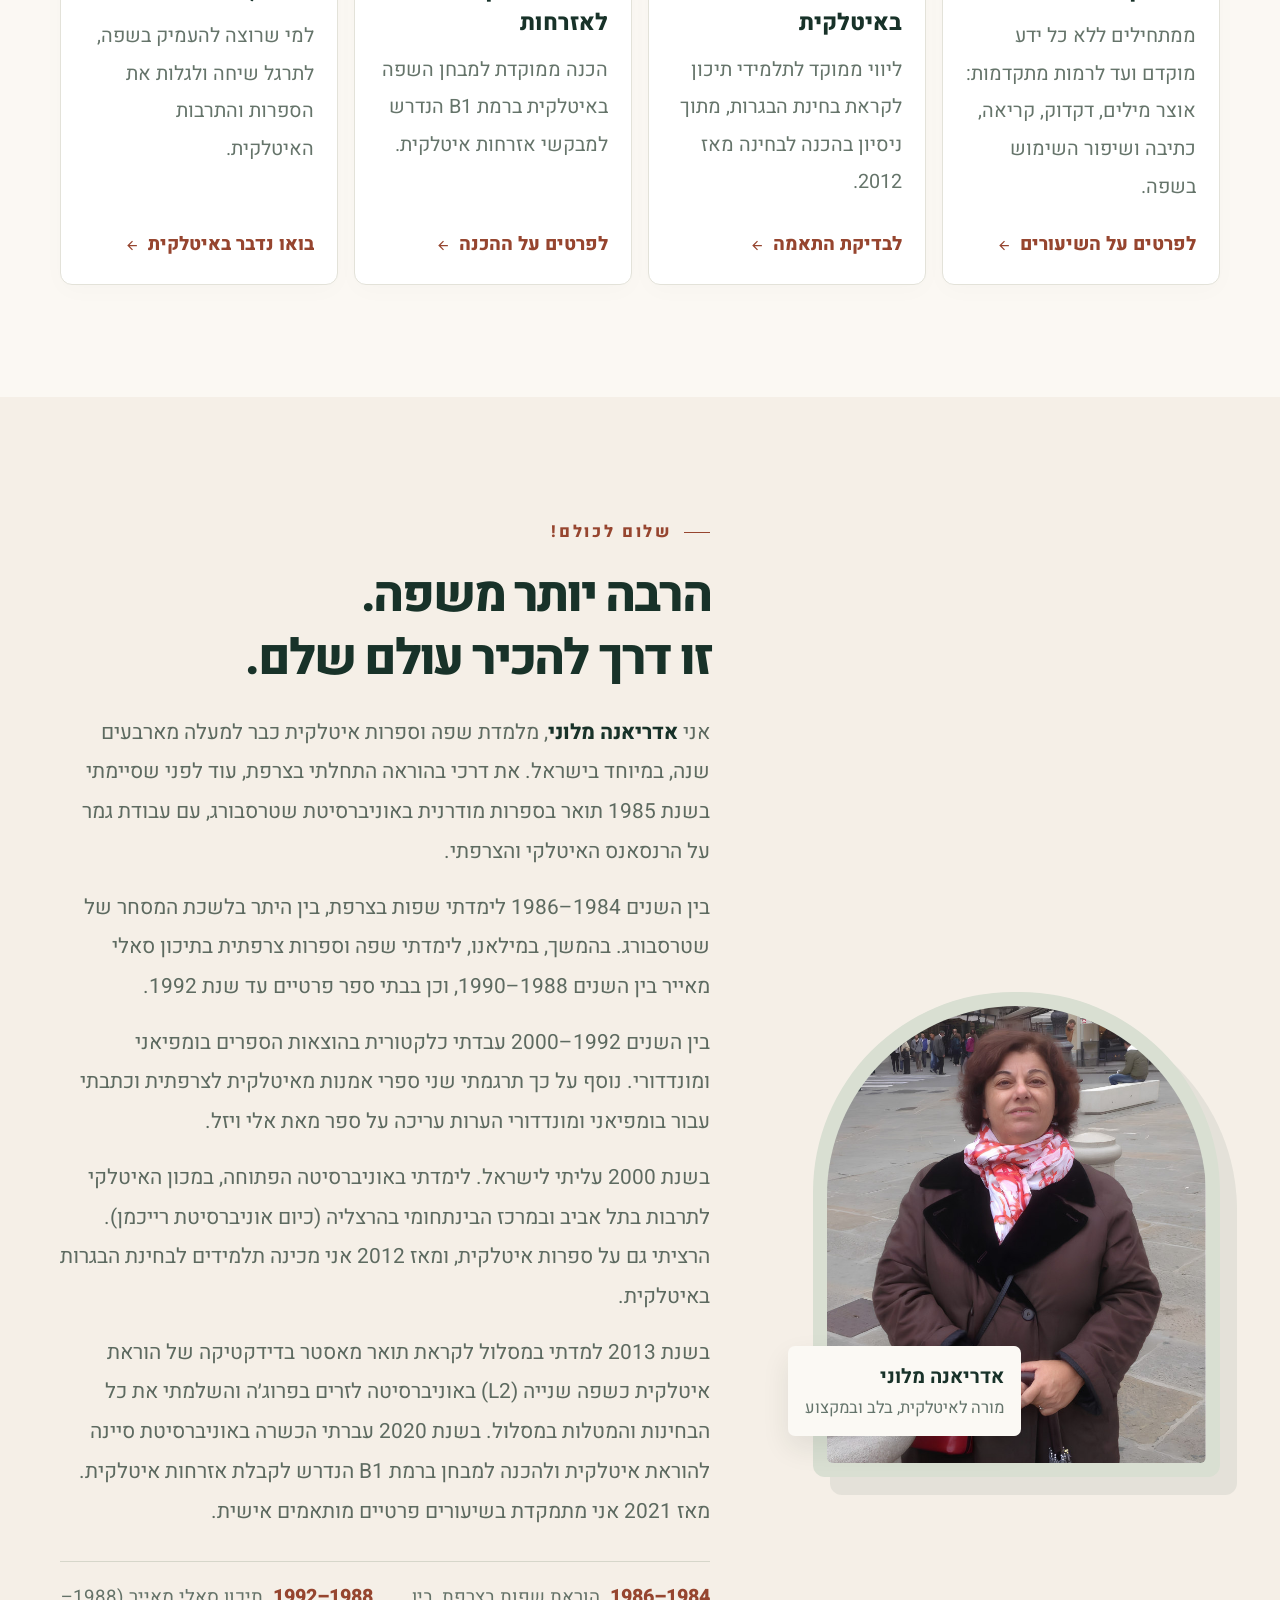
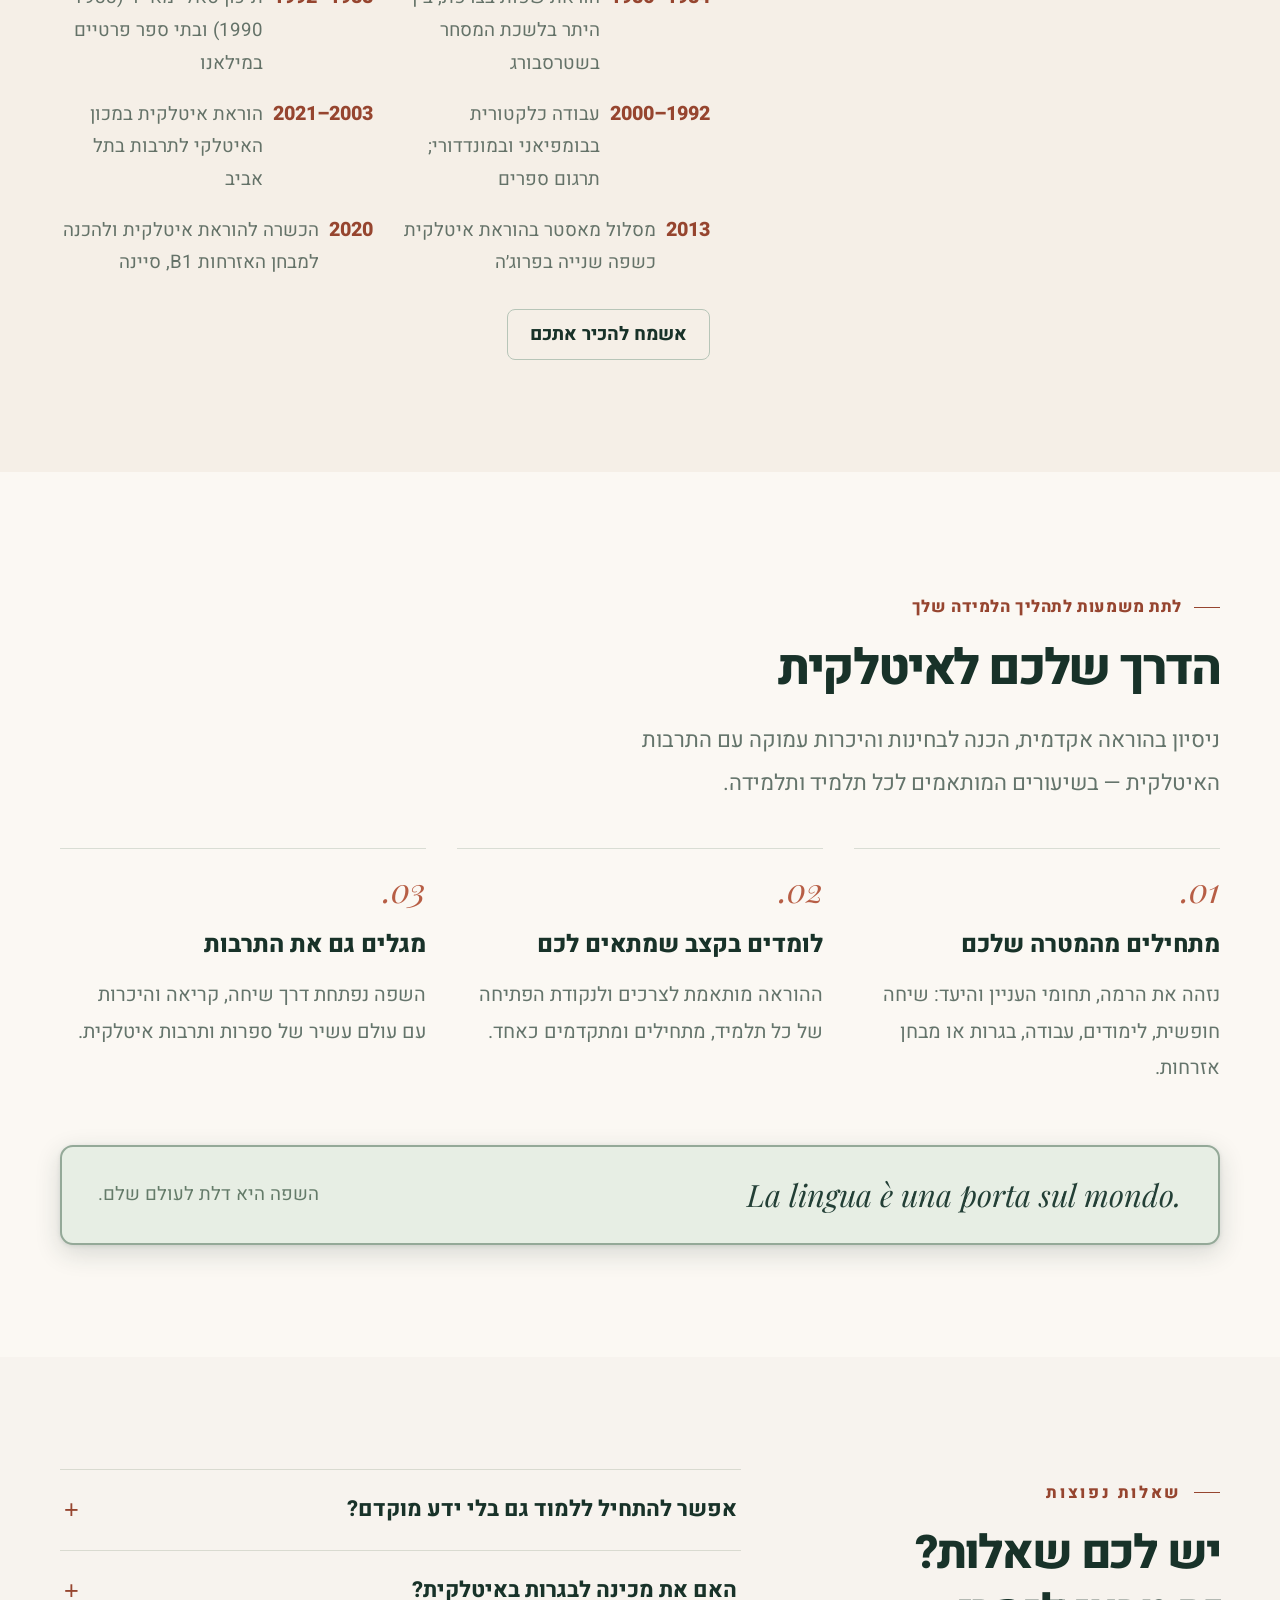
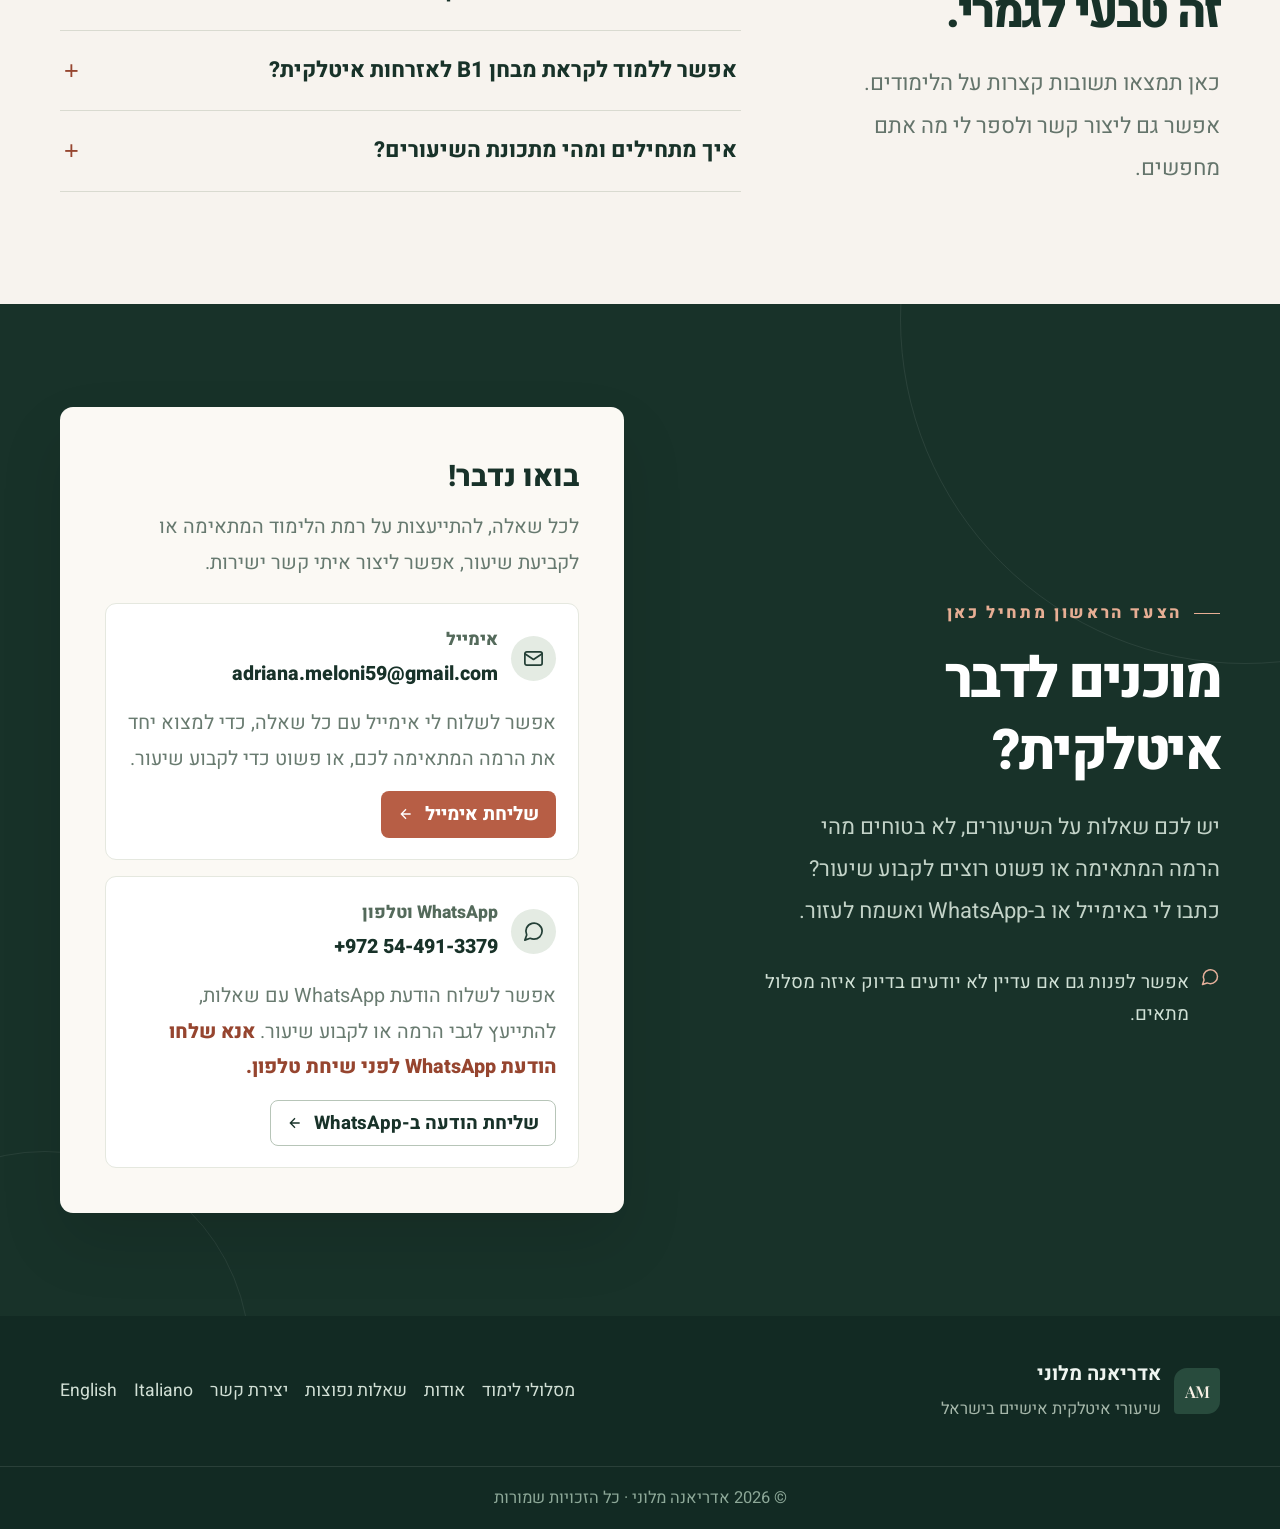
==== commit 5808d0e3: "changes" ====
--- a/index.html
+++ b/index.html
@@ -14,8 +14,8 @@
   <link rel="icon" type="image/svg+xml" href="assets/favicon.svg">
   <link rel="preconnect" href="https://fonts.googleapis.com">
   <link rel="preconnect" href="https://fonts.gstatic.com" crossorigin>
-  <link rel="stylesheet" href="css/styles.css?v=20261123-typography-biography">
-  <script src="js/main.js" defer></script>
+  <link rel="stylesheet" href="css/styles.css?v=20261123-accessibility-2">
+  <script src="js/main.js?v=20261123-accessibility-2" defer></script>
 </head>
 <body>
   <a class="skip-link" href="#main">דילוג לתוכן הראשי</a>
@@ -162,10 +162,10 @@
           <p class="section-desc">כאן תמצאו תשובות קצרות על הלימודים. אפשר גם ליצור קשר ולספר לי מה אתם מחפשים.</p>
         </div>
         <div class="faq-items">
-          <details><summary>אפשר להתחיל ללמוד גם בלי ידע מוקדם?</summary><p>בהחלט. אני מלמדת איטלקית בכל הרמות, כולל מתחילים ללא רקע קודם.</p></details>
-          <details><summary>האם את מכינה לבגרות באיטלקית?</summary><p>כן. אני עוסקת בהכנת תלמידים לבחינת הבגרות באיטלקית מאז 2012, כולל ניסיון בהוראה בתיכון עירוני א׳ בתל אביב.</p></details>
-          <details><summary>אפשר ללמוד לקראת מבחן <bdi>B1</bdi> לאזרחות איטלקית?</summary><p>כן. אני מציעה הכנה ייעודית לשפה האיטלקית ברמת B1 הנדרשת בהליך בקשת האזרחות, בהתאם לצרכים של התלמיד או התלמידה.</p></details>
-          <details><summary>איך מתחילים ומהי מתכונת השיעורים?</summary><p>פונים אליי, מספרים בקצרה על הרמה ועל המטרה, ובשיחה נתאם את פרטי הלימוד ואת המתכונת המתאימה.</p></details>
+          <details><summary><span class="faq-question">אפשר להתחיל ללמוד גם בלי ידע מוקדם?</span></summary><p>בהחלט. אני מלמדת איטלקית בכל הרמות, כולל מתחילים ללא רקע קודם.</p></details>
+          <details><summary><span class="faq-question">האם את מכינה לבגרות באיטלקית?</span></summary><p>כן. אני עוסקת בהכנת תלמידים לבחינת הבגרות באיטלקית מאז 2012, כולל ניסיון בהוראה בתיכון עירוני א׳ בתל אביב.</p></details>
+          <details><summary><span class="faq-question">אפשר ללמוד לקראת מבחן <bdi>B1</bdi> לאזרחות איטלקית?</span></summary><p>כן. אני מציעה הכנה ייעודית לשפה האיטלקית ברמת B1 הנדרשת בהליך בקשת האזרחות, בהתאם לצרכים של התלמיד או התלמידה.</p></details>
+          <details><summary><span class="faq-question">איך מתחילים ומהי מתכונת השיעורים?</span></summary><p>פונים אליי, מספרים בקצרה על הרמה ועל המטרה, ובשיחה נתאם את פרטי הלימוד ואת המתכונת המתאימה.</p></details>
         </div>
       </div>
     </section>
@@ -216,5 +216,10 @@
     </div>
     <div class="footer-bottom">© <span data-year>2026</span> אדריאנה מלוני · כל הזכויות שמורות</div>
   </footer>
+  <div class="font-controls" role="group" aria-label="גודל הגופן">
+    <button type="button" data-font-decrease aria-label="הקטנת גודל הגופן" title="הקטנת גודל הגופן">A−</button>
+    <output class="font-indicator" data-font-indicator aria-live="polite">110%</output>
+    <button type="button" data-font-increase aria-label="הגדלת גודל הגופן" title="הגדלת גודל הגופן">A+</button>
+  </div>
 </body>
 </html>
--- a/css/styles.css
+++ b/css/styles.css
@@ -25,7 +25,7 @@
 
 *, *::before, *::after { box-sizing: border-box; }
 html { scroll-behavior: smooth; scroll-padding-top: 96px; }
-body { margin: 0; font-size: 19px; font-family: var(--body-font); line-height: 1.7; color: var(--text); background: var(--paper); -webkit-font-smoothing: antialiased; }
+body { margin: 0; font-size: calc(19px * var(--font-scale, 1.10)); font-family: var(--body-font); line-height: 1.7; color: var(--text); background: var(--paper); -webkit-font-smoothing: antialiased; }
 body, button, input, select, textarea { font-family: var(--body-font); }
 button, input, select, textarea { font-size: inherit; }
 a { color: inherit; text-decoration: none; }
@@ -44,16 +44,16 @@
 .site-header { position: sticky; z-index: 40; inset-block-start: 0; background: rgb(251 249 244 / 94%); backdrop-filter: blur(16px); border-bottom: 1px solid rgb(35 63 54 / 8%); }
 .header-inner { min-height: 89px; display: flex; gap: 28px; align-items: center; justify-content: space-between; }
 .brand { display: flex; align-items: center; gap: 12px; flex-shrink: 0; }
-.brand-mark { width: 46px; height: 46px; display: grid; place-items: center; color: var(--cream); background: var(--green); border-radius: 13px 4px 13px 4px; font-family: var(--serif-font); font-size: 19px; line-height: 1; font-weight: 600; letter-spacing: -.05em; }
+.brand-mark { width: 46px; height: 46px; display: grid; place-items: center; color: var(--cream); background: var(--green); border-radius: 13px 4px 13px 4px; font-family: var(--serif-font); font-size: calc(19px * var(--font-scale, 1.10)); line-height: 1; font-weight: 600; letter-spacing: -.05em; }
 .brand-text { display: flex; flex-direction: column; line-height: 1.2; }
-.brand-name { color: var(--green-dark); font-size: 18px; font-weight: 800; letter-spacing: .018em; }
-.brand-subtitle { color: var(--muted); font-size: 13px; font-weight: 500; letter-spacing: .025em; margin-top: 6px; }
+.brand-name { color: var(--green-dark); font-size: calc(18px * var(--font-scale, 1.10)); font-weight: 800; letter-spacing: .018em; }
+.brand-subtitle { color: var(--muted); font-size: calc(13px * var(--font-scale, 1.10)); font-weight: 500; letter-spacing: .025em; margin-top: 6px; }
 .site-nav { display: flex; align-items: center; gap: 28px; margin-inline-start: auto; }
-.site-nav > a { font-size: 16px; font-weight: 600; color: #486056; transition: color .2s ease; white-space: nowrap; }
+.site-nav > a { font-size: calc(16px * var(--font-scale, 1.10)); font-weight: 600; color: #486056; transition: color .2s ease; white-space: nowrap; }
 .site-nav > a:hover { color: var(--terracotta-dark); }
 .site-nav .nav-cta { background: var(--green); color: white; border-radius: 7px; padding: 11px 17px; box-shadow: 0 5px 16px rgb(35 63 54 / 12%); }
 .site-nav .nav-cta:hover { background: var(--green-dark); color: white; }
-.language-switch { display: flex; align-items: center; gap: 8px; flex-shrink: 0; white-space: nowrap; direction: ltr; unicode-bidi: isolate; border-inline-start: 1px solid var(--line); padding-inline-start: 20px; font-size: 17px; font-weight: 700; }
+.language-switch { display: flex; align-items: center; gap: 8px; flex-shrink: 0; white-space: nowrap; direction: ltr; unicode-bidi: isolate; border-inline-start: 1px solid var(--line); padding-inline-start: 20px; font-size: calc(17px * var(--font-scale, 1.10)); font-weight: 700; }
 .language-switch a { color: #8c988e; padding: 6px 0; }
 .language-switch a:hover { color: var(--terracotta-dark); }
 .language-switch a[aria-current='page'] { color: var(--green-dark); }
@@ -76,13 +76,13 @@
 
 /* Shared */
 .section { padding-block: 112px; }
-.eyebrow { display: inline-flex; align-items: center; gap: 12px; font-size: 15px; font-weight: 800; letter-spacing: .16em; color: var(--terracotta-dark); text-transform: uppercase; }
+.eyebrow { display: inline-flex; align-items: center; gap: 12px; font-size: calc(15px * var(--font-scale, 1.10)); font-weight: 800; letter-spacing: .16em; color: var(--terracotta-dark); text-transform: uppercase; }
 .eyebrow::before { content: ''; width: 26px; height: 1px; background: currentColor; }
-.section-title { max-width: 780px; margin: 17px 0 19px; font-size: clamp(34px, 3.5vw, 50px); line-height: 1.28; letter-spacing: -.045em; font-weight: 800; color: var(--green-dark); }
-.section-desc { max-width: 660px; margin: 0; font-size: 20px; line-height: 1.95; color: var(--muted); }
+.section-title { max-width: 780px; margin: 17px 0 19px; font-size: calc(clamp(34px, 3.5vw, 50px) * var(--font-scale, 1.10)); line-height: 1.28; letter-spacing: -.045em; font-weight: 800; color: var(--green-dark); }
+.section-desc { max-width: 660px; margin: 0; font-size: calc(20px * var(--font-scale, 1.10)); line-height: 1.95; color: var(--muted); }
 html[lang='it'] .section-title, html[lang='en'] .section-title { font-family: var(--serif-font); font-weight: 600; letter-spacing: -.025em; }
 .section-intro { margin-bottom: 43px; }
-.button { display: inline-flex; align-items: center; justify-content: center; gap: 11px; min-height: 51px; padding: 12px 22px; border: 1px solid transparent; border-radius: 8px; font-size: 17px; font-weight: 750; line-height: 1.3; transition: transform .2s ease, background .2s ease, border-color .2s ease; }
+.button { display: inline-flex; align-items: center; justify-content: center; gap: 11px; min-height: 51px; padding: 12px 22px; border: 1px solid transparent; border-radius: 8px; font-size: calc(17px * var(--font-scale, 1.10)); font-weight: 750; line-height: 1.3; transition: transform .2s ease, background .2s ease, border-color .2s ease; }
 .button:hover { transform: translateY(-2px); }
 .button svg { width: 17px; height: 17px; }
 .button-primary { color: var(--white); background: var(--terracotta); }
@@ -117,27 +117,27 @@
 .hero::before { content: ''; position: absolute; inset-inline-end: -80px; inset-block-end: -210px; width: 450px; height: 450px; border: 1px solid rgb(35 63 54 / 10%); border-radius: 50%; pointer-events: none; }
 .hero-inner { min-height: 646px; display: grid; grid-template-columns: minmax(0, 1.11fr) minmax(0, .89fr); align-items: center; gap: min(7vw, 88px); padding-block: 70px 78px; }
 .hero-copy { position: relative; z-index: 2; }
-.hero-kicker { display: inline-flex; align-items: center; gap: 9px; border: 1px solid #d3d6c7; background: rgb(255 255 255 / 47%); padding: 6px 13px; color: #53685b; border-radius: 100px; font-size: 15px; font-weight: 750; }
+.hero-kicker { display: inline-flex; align-items: center; gap: 9px; border: 1px solid #d3d6c7; background: rgb(255 255 255 / 47%); padding: 6px 13px; color: #53685b; border-radius: 100px; font-size: calc(15px * var(--font-scale, 1.10)); font-weight: 750; }
 .hero-kicker .dot { width: 6px; height: 6px; background: var(--terracotta); border-radius: 50%; }
-.hero h1 { margin: 27px 0 22px; color: var(--green-dark); font-size: clamp(44px, 4.9vw, 73px); line-height: 1.17; font-weight: 800; letter-spacing: -.061em; }
-html[lang='it'] .hero h1, html[lang='en'] .hero h1 { font-family: var(--serif-font); font-weight: 600; letter-spacing: -.04em; font-size: clamp(45px, 4.8vw, 70px); line-height: 1.21; }
+.hero h1 { margin: 27px 0 22px; color: var(--green-dark); font-size: calc(clamp(44px, 4.9vw, 73px) * var(--font-scale, 1.10)); line-height: 1.17; font-weight: 800; letter-spacing: -.061em; }
+html[lang='it'] .hero h1, html[lang='en'] .hero h1 { font-family: var(--serif-font); font-weight: 600; letter-spacing: -.04em; font-size: calc(clamp(45px, 4.8vw, 70px) * var(--font-scale, 1.10)); line-height: 1.21; }
 .hero h1 em { display: block; margin-top: 6px; color: var(--terracotta); font-family: var(--serif-font); font-weight: 500; font-size: .81em; letter-spacing: -.03em; }
 html[lang='it'] .hero h1 em, html[lang='en'] .hero h1 em { font-size: .86em; }
-.hero-description { max-width: 550px; margin: 0; color: #59695f; font-size: 20px; line-height: 1.95; }
+.hero-description { max-width: 550px; margin: 0; color: #59695f; font-size: calc(20px * var(--font-scale, 1.10)); line-height: 1.95; }
 .hero-actions { display: flex; flex-wrap: wrap; align-items: center; gap: 13px; margin-top: 30px; }
-.hero-note { margin: 29px 0 0; display: flex; align-items: center; gap: 8px; font-size: 16px; color: #65776b; }
+.hero-note { margin: 29px 0 0; display: flex; align-items: center; gap: 8px; font-size: calc(16px * var(--font-scale, 1.10)); color: #65776b; }
 .hero-note svg { color: #5a8067; width: 17px; height: 17px; flex-shrink: 0; }
 .hero-visual { min-width: 0; position: relative; max-width: 460px; width: 100%; margin-inline: auto; }
 .art-card { position: relative; aspect-ratio: 0.83; padding: 18px; background: #e9ddcd; border: 1px solid #e0d6c7; border-radius: 220px 220px 15px 15px; box-shadow: 22px 22px 0 rgb(51 89 70 / 7%), var(--shadow); }
 .art-card::after { content: ''; position: absolute; inset: 12px; border: 1px solid rgb(255 255 255 / 56%); border-radius: 210px 210px 8px 8px; pointer-events: none; }
 .art-card img { width: 100%; height: 100%; object-fit: cover; object-position: center 7%; border-radius: 200px 200px 8px 8px; }
 .art-stamp { position: absolute; z-index: 2; inset-inline-start: -44px; inset-block-start: 12%; width: 109px; height: 109px; display: flex; flex-direction: column; align-items: center; justify-content: center; background: var(--green); border: 5px solid var(--cream); border-radius: 50%; color: var(--cream); text-align: center; box-shadow: 0 12px 20px rgb(25 47 37 / 15%); transform: rotate(-11deg); }
-.art-stamp .small-star { font-size: 20px; line-height: 1; color: #dca88c; }
-.art-stamp .stamp-word { font-family: var(--serif-font); font-size: 20px; line-height: 1.2; font-style: italic; }
-.art-stamp .stamp-small { font-size: 11px; letter-spacing: .06em; }
+.art-stamp .small-star { font-size: calc(20px * var(--font-scale, 1.10)); line-height: 1; color: #dca88c; }
+.art-stamp .stamp-word { font-family: var(--serif-font); font-size: calc(20px * var(--font-scale, 1.10)); line-height: 1.2; font-style: italic; }
+.art-stamp .stamp-small { font-size: calc(11px * var(--font-scale, 1.10)); letter-spacing: .06em; }
 .art-caption { position: absolute; z-index: 2; inset-inline-end: -36px; inset-block-end: 42px; width: 215px; padding: 19px 18px; background: var(--paper); border-radius: 7px; box-shadow: 0 12px 35px rgb(25 47 37 / 10%); border-inline-start: 3px solid var(--terracotta); }
-.art-caption .caption-title { display: block; font-family: var(--serif-font); font-size: 20px; font-style: italic; font-weight: 600; color: var(--green); direction: ltr; text-align: start; }
-.art-caption .caption-small { display: block; font-size: 13px; line-height: 1.65; color: #728076; }
+.art-caption .caption-title { display: block; font-family: var(--serif-font); font-size: calc(20px * var(--font-scale, 1.10)); font-style: italic; font-weight: 600; color: var(--green); direction: ltr; text-align: start; }
+.art-caption .caption-small { display: block; font-size: calc(13px * var(--font-scale, 1.10)); line-height: 1.65; color: #728076; }
 
 /* Highlights */
 .trust-strip { background: var(--green); color: var(--white); }
@@ -147,8 +147,8 @@
 .trust-icon { flex: 0 0 41px; width: 41px; height: 41px; border: 1px solid rgb(255 255 255 / 24%); border-radius: 50%; display: grid; place-items: center; color: #f4bca7; }
 .trust-icon svg { width: 19px; height: 19px; }
 .trust-copy { line-height: 1.45; }
-.trust-copy strong { display: block; font-size: 18px; font-weight: 750; }
-.trust-copy span { color: #c0d0c5; font-size: 15px; }
+.trust-copy strong { display: block; font-size: calc(18px * var(--font-scale, 1.10)); font-weight: 750; }
+.trust-copy span { color: #c0d0c5; font-size: calc(15px * var(--font-scale, 1.10)); }
 
 /* Programs */
 .lessons { background: rgb(251 249 244 / 92%); }
@@ -158,9 +158,9 @@
 .lesson-icon { display: grid; place-items: center; width: 49px; height: 49px; border-radius: 14px; background: var(--green-soft); color: var(--green); }
 .lesson-icon svg { width: 25px; height: 25px; stroke-width: 1.6; }
 .lesson-card:nth-child(2) .lesson-icon, .lesson-card:nth-child(4) .lesson-icon { background: #f7e9e1; color: var(--terracotta); }
-.lesson-card h3 { margin: 26px 0 10px; color: var(--green-dark); font-size: 22px; line-height: 1.45; font-weight: 800; }
-.lesson-card p { margin: 0 0 24px; color: #65746a; font-size: 18px; line-height: 1.9; }
-.lesson-link { display: inline-flex; align-items: center; gap: 8px; margin-top: auto; color: var(--terracotta-dark); font-size: 17px; font-weight: 800; }
+.lesson-card h3 { margin: 26px 0 10px; color: var(--green-dark); font-size: calc(22px * var(--font-scale, 1.10)); line-height: 1.45; font-weight: 800; }
+.lesson-card p { margin: 0 0 24px; color: #65746a; font-size: calc(18px * var(--font-scale, 1.10)); line-height: 1.9; }
+.lesson-link { display: inline-flex; align-items: center; gap: 8px; margin-top: auto; color: var(--terracotta-dark); font-size: calc(17px * var(--font-scale, 1.10)); font-weight: 800; }
 .lesson-link svg { width: 15px; height: 15px; }
 
 /* About */
@@ -170,40 +170,40 @@
 .portrait-frame { position: relative; padding: 14px; background: #d9dfd2; border-radius: 200px 200px 12px 12px; box-shadow: 17px 18px 0 rgb(35 63 54 / 8%); }
 .portrait-frame > img { width: 100%; height: auto; aspect-ratio: .83; object-fit: cover; object-position: center 55%; border-radius: 190px 190px 6px 6px; background: #d4ded2; }
 .portrait-label { position: absolute; inset-inline-end: -25px; inset-block-end: 41px; background: var(--paper); padding: 14px 17px; border-radius: 7px; box-shadow: 0 12px 28px rgb(25 47 37 / 9%); }
-.portrait-label strong { display: block; font-size: 18px; color: var(--green-dark); }
-.portrait-label span { display: block; font-size: 15px; color: var(--muted); }
+.portrait-label strong { display: block; font-size: calc(18px * var(--font-scale, 1.10)); color: var(--green-dark); }
+.portrait-label span { display: block; font-size: calc(15px * var(--font-scale, 1.10)); color: var(--muted); }
 .about-copy .section-title { margin-bottom: 23px; }
-.about-copy p { max-width: 680px; margin: 0 0 16px; color: #5d6a60; font-size: 19px; line-height: 1.9; }
+.about-copy p { max-width: 680px; margin: 0 0 16px; color: #5d6a60; font-size: calc(19px * var(--font-scale, 1.10)); line-height: 1.9; }
 .about-copy p strong { color: var(--green-dark); font-weight: 750; }
 .about-copy .conference-links a { color: var(--green-dark); font-weight: 700; text-decoration: underline; text-underline-offset: 3px; text-decoration-color: var(--terracotta); }
 .about-copy .conference-links a:hover { color: var(--terracotta-dark); }
 .credential-list { margin: 30px 0 30px; padding: 18px 0 0; border-top: 1px solid #d6d6ca; display: grid; grid-template-columns: repeat(2, minmax(0, 1fr)); gap: 17px 24px; }
 .credential { display: flex; align-items: baseline; gap: 10px; }
-.credential .year { color: var(--terracotta-dark); font-size: 18px; font-weight: 800; white-space: nowrap; }
-.credential .credential-copy { color: #647268; font-size: 17px; line-height: 1.75; }
+.credential .year { color: var(--terracotta-dark); font-size: calc(18px * var(--font-scale, 1.10)); font-weight: 800; white-space: nowrap; }
+.credential .credential-copy { color: #647268; font-size: calc(17px * var(--font-scale, 1.10)); line-height: 1.75; }
 
 /* Approach */
 .approach { background: rgb(251 249 244 / 92%); }
 .approach-grid { display: grid; grid-template-columns: repeat(3, 1fr); gap: 31px; }
 .approach-item { border-block-start: 1px solid #d9ddd4; padding-block-start: 23px; }
-.approach-num { display: block; margin-bottom: 18px; color: var(--terracotta); font-family: var(--serif-font); font-size: 31px; font-style: italic; line-height: 1; }
-.approach-item h3 { margin: 0 0 12px; font-size: 22px; font-weight: 800; color: var(--green-dark); }
-.approach-item p { max-width: 350px; margin: 0; font-size: 18px; line-height: 1.85; color: var(--muted); }
+.approach-num { display: block; margin-bottom: 18px; color: var(--terracotta); font-family: var(--serif-font); font-size: calc(31px * var(--font-scale, 1.10)); font-style: italic; line-height: 1; }
+.approach-item h3 { margin: 0 0 12px; font-size: calc(22px * var(--font-scale, 1.10)); font-weight: 800; color: var(--green-dark); }
+.approach-item p { max-width: 350px; margin: 0; font-size: calc(18px * var(--font-scale, 1.10)); line-height: 1.85; color: var(--muted); }
 .italian-phrase { margin-top: 58px; background: #e8eee4; border-radius: 13px; padding: 22px 36px; display: flex; justify-content: space-between; gap: 24px; align-items: center; }
-.italian-phrase .phrase { font-family: var(--serif-font); font-size: clamp(20px, 3vw, 28px); font-style: italic; color: var(--green); direction: ltr; }
-.italian-phrase .phrase-caption { color: #647b69; font-size: 17px; }
+.italian-phrase .phrase { font-family: var(--serif-font); font-size: calc(clamp(20px, 3vw, 28px) * var(--font-scale, 1.10)); font-style: italic; color: var(--green); direction: ltr; }
+.italian-phrase .phrase-caption { color: #647b69; font-size: calc(17px * var(--font-scale, 1.10)); }
 
 /* FAQ */
 .faq { background: rgb(247 244 238 / 92%); }
 .faq-grid { display: grid; grid-template-columns: minmax(0, .75fr) minmax(0, 1.25fr); gap: 70px; align-items: start; }
-.faq .section-title { font-size: clamp(32px, 3.3vw, 44px); }
+.faq .section-title { font-size: calc(clamp(32px, 3.3vw, 44px) * var(--font-scale, 1.10)); }
 .faq-items { border-top: 1px solid #d9dad0; }
 .faq-items details { border-bottom: 1px solid #d9dad0; }
-.faq-items summary { list-style: none; display: flex; align-items: center; justify-content: space-between; gap: 22px; padding: 21px 4px; cursor: pointer; color: var(--green-dark); font-size: 20px; font-weight: 750; }
+.faq-items summary { list-style: none; display: flex; align-items: center; justify-content: space-between; gap: 22px; padding: 21px 4px; cursor: pointer; color: var(--green-dark); font-size: calc(20px * var(--font-scale, 1.10)); font-weight: 750; }
 .faq-items summary::-webkit-details-marker { display: none; }
-.faq-items summary::after { content: '+'; font-family: Arial, sans-serif; color: var(--terracotta-dark); font-size: 23px; font-weight: 400; line-height: 1; }
+.faq-items summary::after { content: '+'; font-family: Arial, sans-serif; color: var(--terracotta-dark); font-size: calc(23px * var(--font-scale, 1.10)); font-weight: 400; line-height: 1; }
 .faq-items details[open] summary::after { content: '−'; }
-.faq-items details p { margin: -5px 4px 22px; font-size: 18px; line-height: 1.9; color: var(--muted); }
+.faq-items details p { margin: -5px 4px 22px; font-size: calc(18px * var(--font-scale, 1.10)); line-height: 1.9; color: var(--muted); }
 
 /* Contact */
 .contact { padding-block: 103px; background: var(--green-dark); position: relative; overflow: hidden; }
@@ -211,25 +211,25 @@
 .contact::after { content: ''; position: absolute; width: 410px; height: 410px; border: 1px solid rgb(255 255 255 / 7%); border-radius: 50%; inset-inline-end: -160px; inset-block-end: -245px; }
 .contact-grid { position: relative; z-index: 2; display: grid; grid-template-columns: minmax(0, .92fr) minmax(0, 1.08fr); align-items: center; gap: clamp(50px, 9vw, 125px); }
 .contact .eyebrow { color: #e7ae94; }
-.contact .section-title { color: white; font-size: clamp(36px, 4vw, 53px); }
-.contact-copy > p { max-width: 430px; margin: 0; color: #c3d3c8; font-size: 20px; line-height: 1.9; }
-.contact-small-note { margin-top: 34px; display: flex; align-items: flex-start; gap: 11px; color: #d1e1d6; font-size: 17px; }
+.contact .section-title { color: white; font-size: calc(clamp(36px, 4vw, 53px) * var(--font-scale, 1.10)); }
+.contact-copy > p { max-width: 430px; margin: 0; color: #c3d3c8; font-size: calc(20px * var(--font-scale, 1.10)); line-height: 1.9; }
+.contact-small-note { margin-top: 34px; display: flex; align-items: flex-start; gap: 11px; color: #d1e1d6; font-size: calc(17px * var(--font-scale, 1.10)); }
 .contact-small-note svg { width: 20px; height: 20px; flex-shrink: 0; color: #e6b09b; }
 .contact-panel { background: var(--paper); border-radius: 13px; padding: clamp(25px, 3.7vw, 45px); box-shadow: 0 30px 65px rgb(0 0 0 / 11%); }
-.contact-panel h3 { margin: 0 0 7px; font-size: 27px; color: var(--green-dark); font-weight: 800; }
-.contact-panel .panel-description { color: #66796f; font-size: 18px; line-height: 1.8; margin: 0 0 22px; }
+.contact-panel h3 { margin: 0 0 7px; font-size: calc(27px * var(--font-scale, 1.10)); color: var(--green-dark); font-weight: 800; }
+.contact-panel .panel-description { color: #66796f; font-size: calc(18px * var(--font-scale, 1.10)); line-height: 1.8; margin: 0 0 22px; }
 .contact-methods { display: grid; gap: 16px; }
 .contact-method { background: #fff; border: 1px solid #e5e8df; border-radius: 11px; padding: 21px 22px; }
 .contact-method-top { display: flex; align-items: center; gap: 13px; min-width: 0; }
 .contact-method-icon { flex: 0 0 45px; width: 45px; height: 45px; display: grid; place-items: center; color: var(--green); background: var(--green-soft); border-radius: 50%; }
 .contact-method-icon svg { width: 23px; height: 23px; }
 .contact-method-details { min-width: 0; }
-.contact-method h4 { margin: 0 0 2px; color: #546a5b; font-size: 16px; font-weight: 800; }
-.contact-method-detail { display: inline-block; max-width: 100%; color: var(--green-dark); font-size: clamp(17px, 1.4vw, 20px); line-height: 1.5; font-weight: 800; overflow-wrap: anywhere; unicode-bidi: isolate; }
+.contact-method h4 { margin: 0 0 2px; color: #546a5b; font-size: calc(16px * var(--font-scale, 1.10)); font-weight: 800; }
+.contact-method-detail { display: inline-block; max-width: 100%; color: var(--green-dark); font-size: calc(clamp(17px, 1.4vw, 20px) * var(--font-scale, 1.10)); line-height: 1.5; font-weight: 800; overflow-wrap: anywhere; unicode-bidi: isolate; }
 .contact-method-detail:hover { text-decoration: underline; text-underline-offset: 3px; }
-.contact-method p { margin: 13px 0 15px; color: #697b70; font-size: 18px; line-height: 1.8; }
+.contact-method p { margin: 13px 0 15px; color: #697b70; font-size: calc(18px * var(--font-scale, 1.10)); line-height: 1.8; }
 .contact-method p strong { color: var(--terracotta-dark); font-weight: 800; }
-.contact-method-action { min-height: 44px; padding: 10px 16px; font-size: 17px; }
+.contact-method-action { min-height: 44px; padding: 10px 16px; font-size: calc(17px * var(--font-scale, 1.10)); }
 .contact-method-action svg { width: 16px; height: 16px; }
 [hidden] { display: none !important; }
 
@@ -238,32 +238,32 @@
 .footer-inner { min-height: 150px; display: flex; flex-wrap: wrap; gap: 22px 30px; align-items: center; justify-content: space-between; padding-block: 30px; }
 .footer-brand { display: flex; align-items: center; gap: 13px; }
 .footer-brand .brand-mark { background: #284b3d; color: #f7efe4; }
-.footer-brand strong { display: block; font-size: 18px; color: #eff5f0; }
-.footer-brand span { color: #a5b7aa; font-size: 15px; }
-.footer-bottom { text-align: center; border-top: 1px solid rgb(255 255 255 / 10%); padding-block: 17px; color: #8da898; font-size: 15px; }
-.footer-links { display: flex; flex-wrap: wrap; gap: 17px; font-size: 16px; }
+.footer-brand strong { display: block; font-size: calc(18px * var(--font-scale, 1.10)); color: #eff5f0; }
+.footer-brand span { color: #a5b7aa; font-size: calc(15px * var(--font-scale, 1.10)); }
+.footer-bottom { text-align: center; border-top: 1px solid rgb(255 255 255 / 10%); padding-block: 17px; color: #8da898; font-size: calc(15px * var(--font-scale, 1.10)); }
+.footer-links { display: flex; flex-wrap: wrap; gap: 17px; font-size: calc(16px * var(--font-scale, 1.10)); }
 .footer-links a:hover { color: white; }
 
 /* Hebrew-specific refinements */
 html[lang='he'] .hero h1 { max-width: 650px; }
-html[lang='he'] .lesson-card h3 { font-size: 21px; }
+html[lang='he'] .lesson-card h3 { font-size: calc(21px * var(--font-scale, 1.10)); }
 html[lang='he'] .art-caption { border-inline-start: 3px solid var(--terracotta); }
 html[lang='he'] .art-caption .caption-title { text-align: right; }
 html[lang='he'] .art-stamp { transform: rotate(11deg); }
 html[lang='he'] .phrase { text-align: left; }
-html[lang='it'] .brand-name, html[lang='en'] .brand-name { font-size: 18px; }
+html[lang='it'] .brand-name, html[lang='en'] .brand-name { font-size: calc(18px * var(--font-scale, 1.10)); }
 html[lang='it'] .brand-subtitle, html[lang='en'] .brand-subtitle { letter-spacing: .035em; }
 html[lang='it'] .hero-description, html[lang='en'] .hero-description { max-width: 570px; }
-html[lang='it'] .lesson-card h3, html[lang='en'] .lesson-card h3 { font-size: 21px; }
+html[lang='it'] .lesson-card h3, html[lang='en'] .lesson-card h3 { font-size: calc(21px * var(--font-scale, 1.10)); }
 
 /* Tablet and phone */
 @media (max-width: 1090px) {
   .header-inner { gap: 17px; }
   .site-nav { gap: 15px; }
-  .site-nav > a { font-size: 15px; }
+  .site-nav > a { font-size: calc(15px * var(--font-scale, 1.10)); }
   .language-switch { padding-inline-start: 14px; }
   .hero-inner { gap: 35px; }
-  .hero h1 { font-size: clamp(38px, 4.6vw, 58px); }
+  .hero h1 { font-size: calc(clamp(38px, 4.6vw, 58px) * var(--font-scale, 1.10)); }
   .lesson-card { padding-inline: 19px; }
   .about-grid { gap: 44px; }
 }
@@ -272,7 +272,7 @@
   .menu-toggle { display: inline-flex; order: 3; }
   .site-nav { display: none; position: absolute; inset-inline: 0; inset-block-start: 100%; margin: 0; padding: 20px 25px 26px; flex-direction: column; align-items: stretch; gap: 7px; background: var(--paper); border-top: 1px solid var(--line); box-shadow: 0 18px 28px rgb(25 50 35 / 9%); }
   .site-nav[data-open='true'] { display: flex; }
-  .site-nav > a { font-size: 17px; padding: 8px 10px; }
+  .site-nav > a { font-size: calc(17px * var(--font-scale, 1.10)); padding: 8px 10px; }
   .site-nav .nav-cta { margin-top: 8px; text-align: center; }
   .language-switch { margin-inline-start: auto; }
 }
@@ -280,9 +280,9 @@
   .section { padding-block: 81px; }
   .header-inner { min-height: 74px; }
   .hero-inner { min-height: 0; padding-block: 70px 70px; }
-  .hero h1, html[lang='it'] .hero h1, html[lang='en'] .hero h1 { font-size: clamp(38px, 4.8vw, 53px); }
+  .hero h1, html[lang='it'] .hero h1, html[lang='en'] .hero h1 { font-size: calc(clamp(38px, 4.8vw, 53px) * var(--font-scale, 1.10)); }
   .art-stamp { width: 85px; height: 85px; inset-inline-start: -15px; }
-  .art-stamp .stamp-word { font-size: 15px; }
+  .art-stamp .stamp-word { font-size: calc(15px * var(--font-scale, 1.10)); }
   .art-caption { inset-inline-end: -14px; width: 175px; }
   .lesson-grid { grid-template-columns: repeat(2, minmax(0, 1fr)); }
   .lesson-card { min-height: 265px; }
@@ -302,30 +302,30 @@
   html { scroll-padding-top: 80px; }
   .container { width: min(calc(100% - 34px), var(--container)); }
   .header-inner { min-height: 69px; gap: 10px; }
-  .brand-mark { width: 39px; height: 39px; border-radius: 11px 4px 11px 4px; font-size: 16px; }
+  .brand-mark { width: 39px; height: 39px; border-radius: 11px 4px 11px 4px; font-size: calc(16px * var(--font-scale, 1.10)); }
   .brand { gap: 9px; }
-  .brand-name { font-size: 16px; }
-  .brand-subtitle { font-size: 12px; margin-top: 4px; }
-  .language-switch { font-size: 16px; gap: 7px; padding-inline-start: 11px; }
+  .brand-name { font-size: calc(16px * var(--font-scale, 1.10)); }
+  .brand-subtitle { font-size: calc(12px * var(--font-scale, 1.10)); margin-top: 4px; }
+  .language-switch { font-size: calc(16px * var(--font-scale, 1.10)); gap: 7px; padding-inline-start: 11px; }
   .menu-toggle { width: 40px; height: 40px; }
   .hero-inner { grid-template-columns: 1fr; padding-block: 58px 82px; gap: 55px; }
-  .hero h1, html[lang='it'] .hero h1, html[lang='en'] .hero h1 { font-size: clamp(38px, 10vw, 59px); margin-top: 21px; }
-  .hero-description { font-size: 19px; line-height: 1.9; }
+  .hero h1, html[lang='it'] .hero h1, html[lang='en'] .hero h1 { font-size: calc(clamp(38px, 10vw, 59px) * var(--font-scale, 1.10)); margin-top: 21px; }
+  .hero-description { font-size: calc(19px * var(--font-scale, 1.10)); line-height: 1.9; }
   .hero-actions { gap: 10px; }
-  .hero-actions .button { flex: 1 1 auto; padding-inline: 14px; font-size: 17px; }
+  .hero-actions .button { flex: 1 1 auto; padding-inline: 14px; font-size: calc(17px * var(--font-scale, 1.10)); }
   .hero-note { margin-top: 21px; }
   .hero-visual { max-width: 360px; padding-inline: 19px; }
   .art-card { padding: 13px; }
   .art-caption { inset-inline-end: 0; inset-block-end: 22px; width: 173px; padding: 12px 14px; }
-  .art-caption .caption-title { font-size: 17px; }
+  .art-caption .caption-title { font-size: calc(17px * var(--font-scale, 1.10)); }
   .art-stamp { inset-inline-start: -4px; inset-block-start: 10%; width: 82px; height: 82px; }
   .trust-inner { grid-template-columns: 1fr; padding-block: 17px; }
   .trust-item { justify-content: flex-start; padding-block: 11px; padding-inline: 4px; }
   .trust-item + .trust-item { border-inline-start: 0; border-block-start: 1px solid rgb(255 255 255 / 16%); }
   .trust-icon { width: 35px; height: 35px; flex-basis: 35px; }
   .section { padding-block: 75px; }
-  .section-title { font-size: clamp(30px, 8.3vw, 38px); }
-  .section-desc { font-size: 18px; }
+  .section-title { font-size: calc(clamp(30px, 8.3vw, 38px) * var(--font-scale, 1.10)); }
+  .section-desc { font-size: calc(18px * var(--font-scale, 1.10)); }
   .section-intro { margin-bottom: 28px; }
   .lesson-grid, .approach-grid, .about-grid, .faq-grid, .contact-grid { grid-template-columns: 1fr; }
   .lesson-card { min-height: 225px; padding: 24px; }
@@ -333,7 +333,7 @@
   .about-grid { gap: 60px; }
   .about-media { order: 2; max-width: 300px; }
   .about-copy { order: 1; }
-  .about-copy p { font-size: 18px; }
+  .about-copy p { font-size: calc(18px * var(--font-scale, 1.10)); }
   .portrait-label { inset-inline-end: -16px; }
   .credential-list { gap: 14px; }
   .approach-grid { gap: 25px; }
@@ -346,7 +346,7 @@
   .contact-grid { gap: 29px; }
   .contact-panel { padding: 25px 20px; }
   .contact-method { padding: 18px 15px; }
-  .contact .section-title { font-size: 37px; }
+  .contact .section-title { font-size: calc(37px * var(--font-scale, 1.10)); }
   .footer-inner { align-items: flex-start; flex-direction: column; gap: 23px; }
 }
 @media (max-width: 385px) {
@@ -372,7 +372,7 @@
     order: 3; width: 100%; justify-content: center;
     margin-inline-start: 0; padding: 6px 0 0;
     border-inline-start: 0; border-block-start: 1px solid var(--line);
-    font-size: 16px; gap: 11px;
+    font-size: calc(16px * var(--font-scale, 1.10)); gap: 11px;
   }
   html { scroll-padding-top: 145px; }
 }
@@ -383,8 +383,8 @@
 }
 @media (max-width: 350px) {
   .brand-mark { width: 35px; height: 35px; }
-  .brand-name { font-size: 14px; }
-  .language-switch { font-size: 15px; }
+  .brand-name { font-size: calc(14px * var(--font-scale, 1.10)); }
+  .language-switch { font-size: calc(15px * var(--font-scale, 1.10)); }
   .menu-toggle { width: 37px; height: 37px; flex-basis: 37px; }
 }
 
@@ -400,7 +400,7 @@
 .approach .eyebrow { text-transform: none; letter-spacing: .035em; line-height: 1.5; flex-wrap: wrap; }
 .credential { min-width: 0; }
 .credential-copy { overflow-wrap: break-word; }
-@media (max-width: 680px) { .credential-list { gap: 17px 16px; } .credential .credential-copy { font-size: 16px; } }
+@media (max-width: 680px) { .credential-list { gap: 17px 16px; } .credential .credential-copy { font-size: calc(16px * var(--font-scale, 1.10)); } }
 
 /* Let the longer, updated career summary breathe on tablets and phones. */
 @media (max-width: 900px) {
@@ -412,5 +412,61 @@
   .credential-list { grid-template-columns: minmax(0, 1fr); gap: 17px; }
   .credential { align-items: flex-start; }
   .credential .year { flex: 0 0 90px; }
-  .credential .credential-copy { flex: 1 1 auto; min-width: 0; font-size: 17px; }
-}
+  .credential .credential-copy { flex: 1 1 auto; min-width: 0; font-size: calc(17px * var(--font-scale, 1.10)); }
+}
+
+/* Readability: a visible, well-defined quote card on top of the Rome image. */
+.italian-phrase {
+  background: #e7eee4;
+  border: 2px solid #94a998;
+  box-shadow: 0 8px 26px rgb(24 50 41 / 16%), 0 1px 4px rgb(24 50 41 / 10%);
+}
+
+/* Keep Hebrew B1 and adjoining words as one text flow, rather than three flex items. */
+.faq-items summary .faq-question { flex: 1 1 auto; min-width: 0; text-align: start; }
+.faq-items summary::after { flex: 0 0 auto; }
+.faq-items summary bdi { unicode-bidi: isolate; }
+
+/* Font-size controls are unobtrusive but always accessible. */
+.font-controls {
+  position: fixed;
+  z-index: 80;
+  inset-inline-end: 18px;
+  inset-block-end: 18px;
+  display: flex;
+  direction: ltr;
+  align-items: center;
+  gap: 4px;
+  padding: 6px;
+  background: #fffdf9;
+  color: var(--green-dark);
+  border: 1px solid #9aab9d;
+  border-radius: 999px;
+  box-shadow: 0 6px 24px rgb(24 50 41 / 20%);
+}
+.font-controls button {
+  appearance: none;
+  display: grid;
+  place-items: center;
+  min-width: 44px;
+  min-height: 44px;
+  padding: 0 8px;
+  border: 0;
+  background: transparent;
+  border-radius: 100px;
+  font: 800 17px/1 var(--body-font);
+  color: inherit;
+}
+.font-controls button:hover { background: #e4ebe3; }
+.font-controls button:disabled { opacity: .38; cursor: not-allowed; }
+.font-controls .font-indicator {
+  min-width: 44px;
+  text-align: center;
+  font: 700 13px/1 var(--body-font);
+  color: #435c4e;
+}
+@media (max-width: 520px) {
+  .font-controls { inset-inline-end: 10px; inset-block-end: 10px; padding: 3px; }
+  .font-controls button { min-width: 43px; min-height: 43px; }
+  .italian-phrase { padding: 19px 18px; }
+}
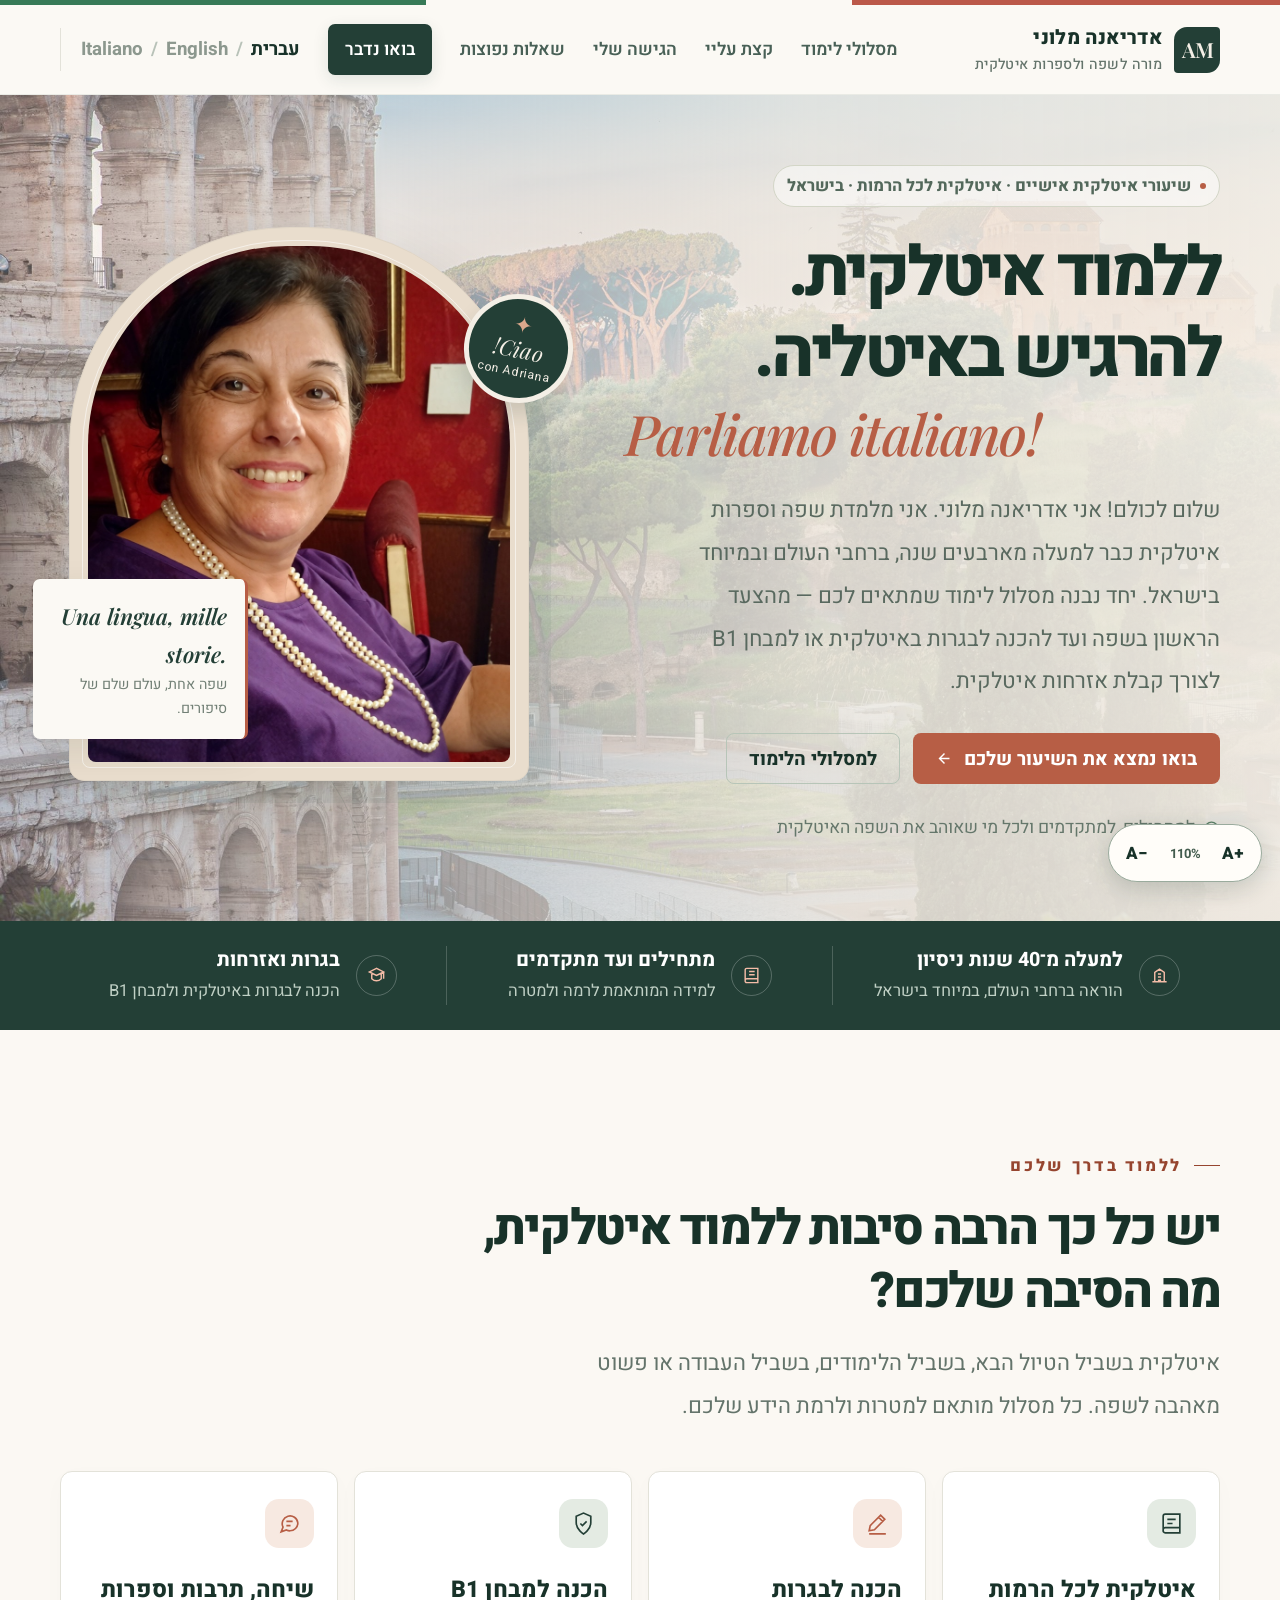
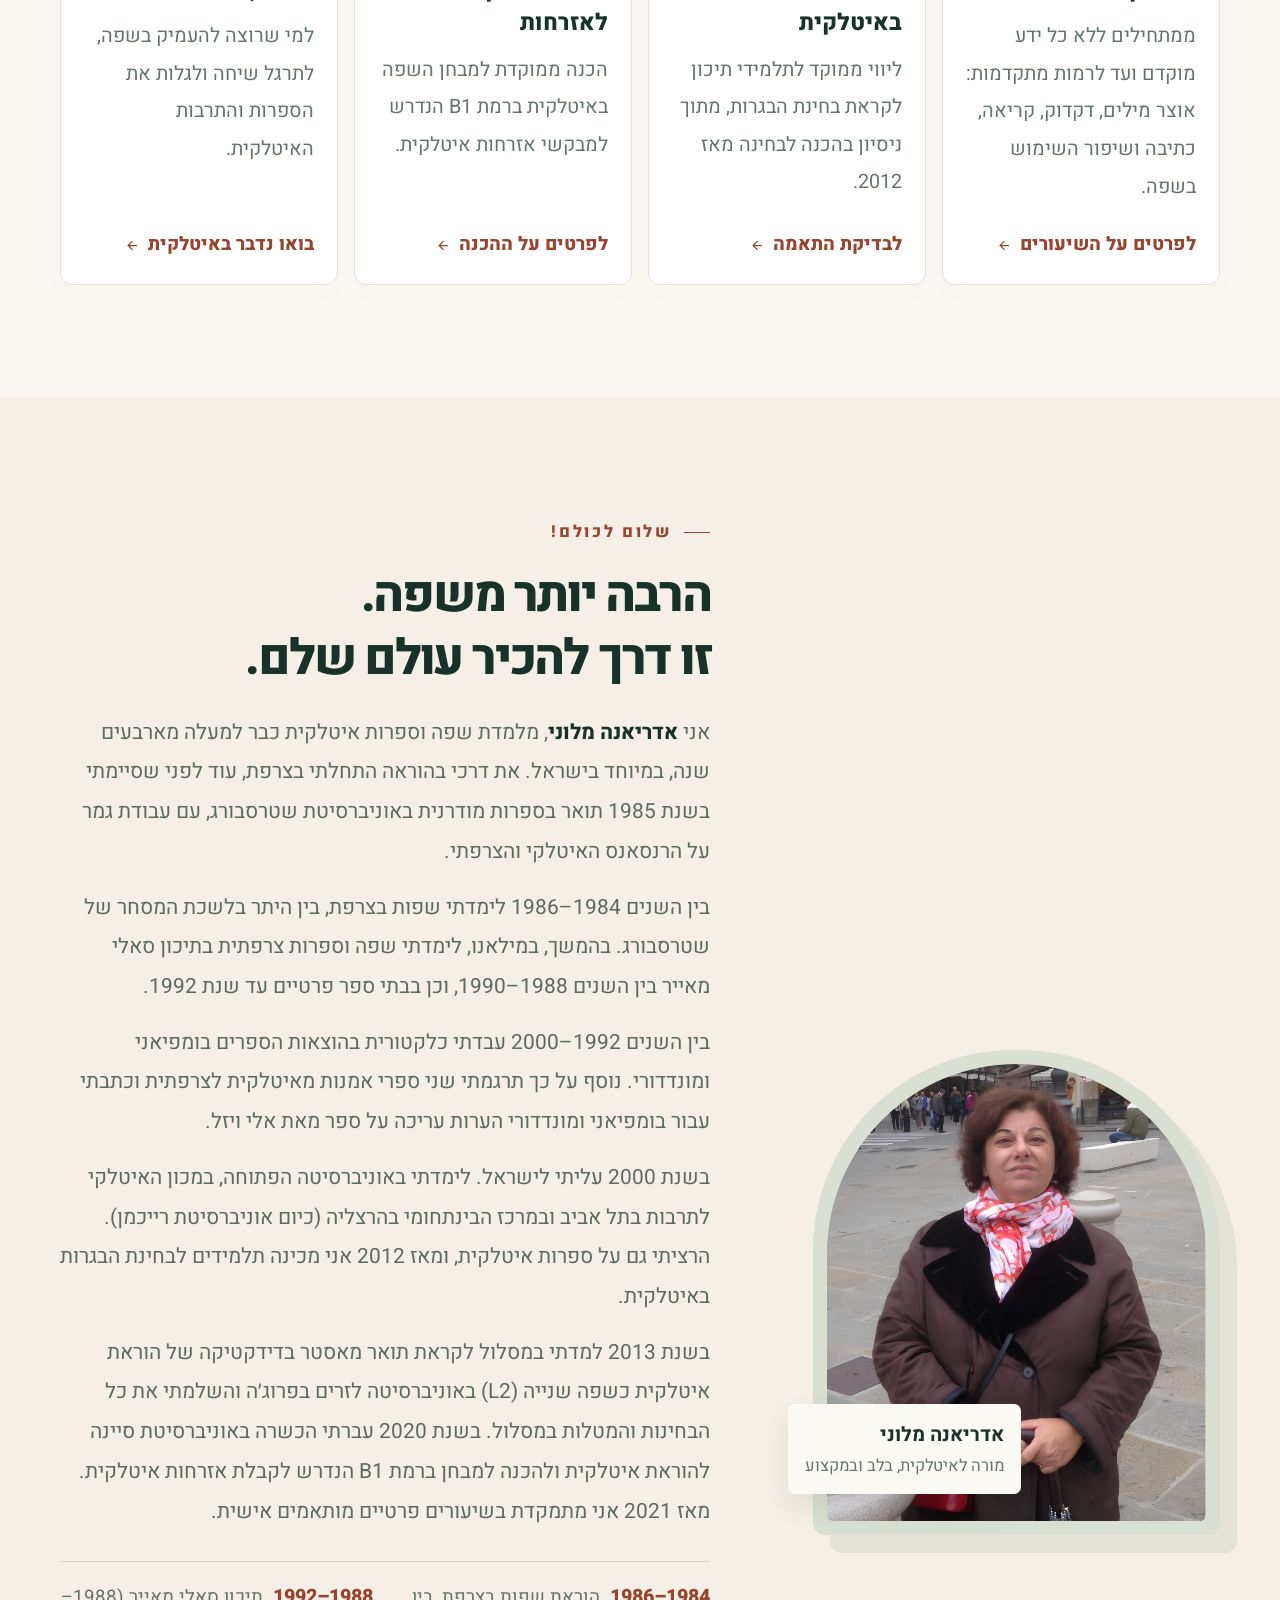
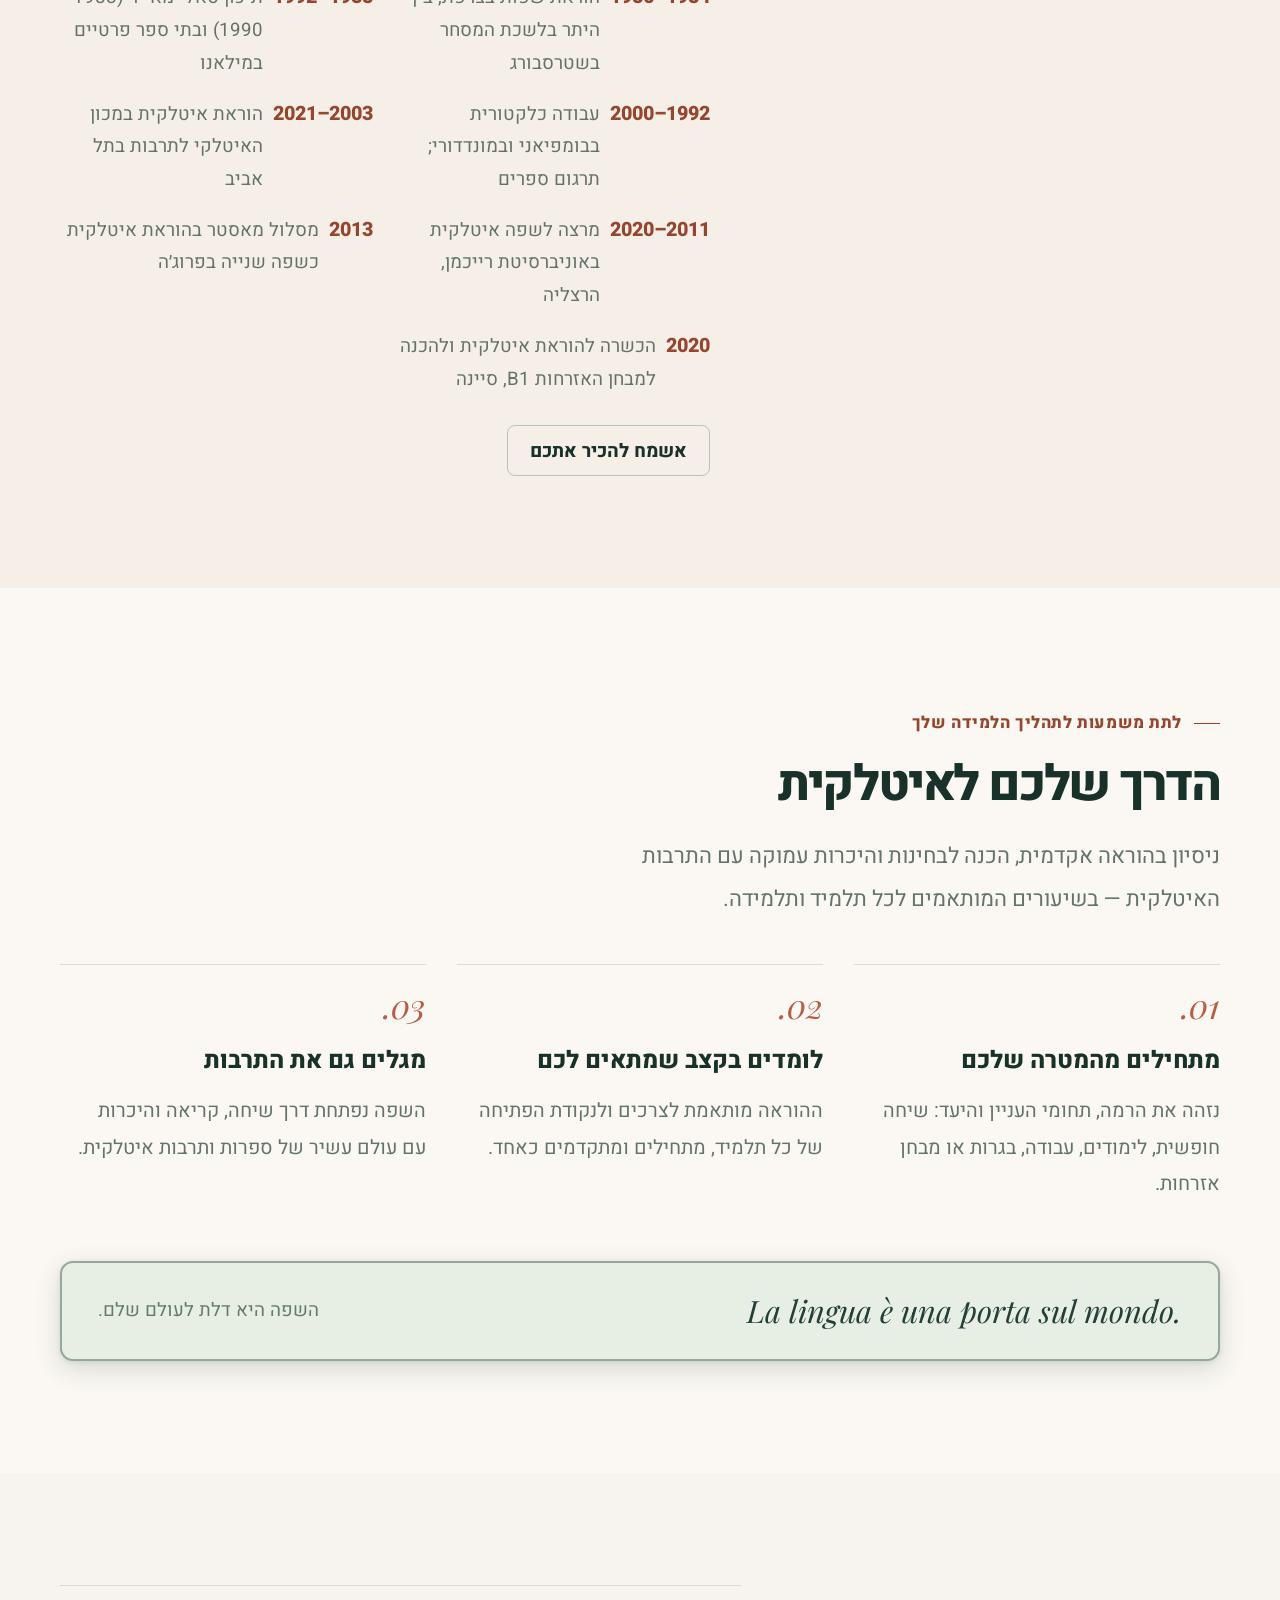
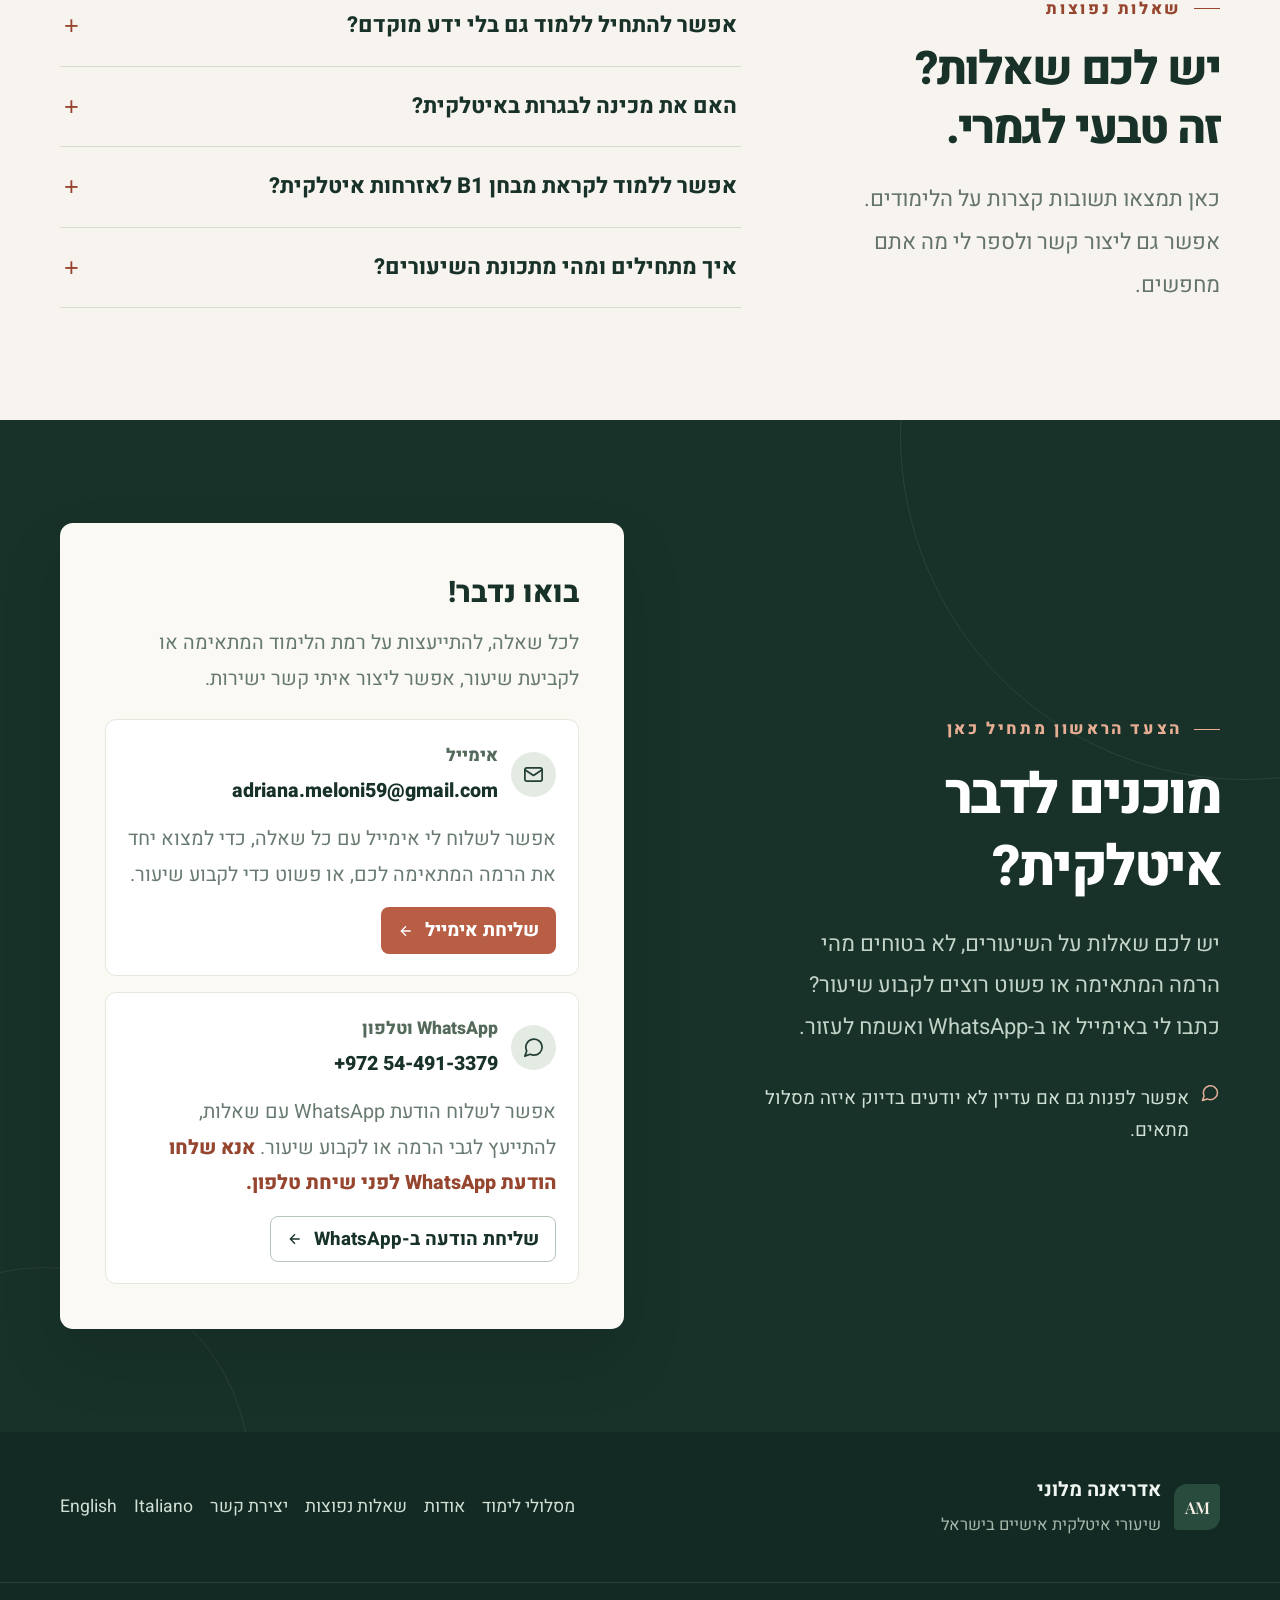
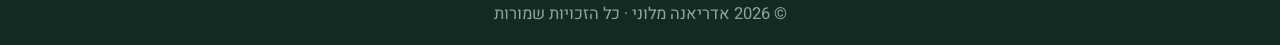
==== commit dc525a7d: "minor changes" ====
--- a/index.html
+++ b/index.html
@@ -130,6 +130,7 @@
             <div class="credential"><span class="year">1988–1992</span><span class="credential-copy">תיכון סאלי מאייר (1988–1990) ובתי ספר פרטיים במילאנו</span></div>
             <div class="credential"><span class="year">1992–2000</span><span class="credential-copy">עבודה כלקטורית בבומפיאני ובמונדדורי; תרגום ספרים</span></div>
             <div class="credential"><span class="year">2003–2021</span><span class="credential-copy">הוראת איטלקית במכון האיטלקי לתרבות בתל אביב</span></div>
+            <div class="credential"><span class="year">2011–2020</span><span class="credential-copy">מרצה לשפה איטלקית באוניברסיטת רייכמן, הרצליה</span></div>
             <div class="credential"><span class="year">2013</span><span class="credential-copy">מסלול מאסטר בהוראת איטלקית כשפה שנייה בפרוג׳ה</span></div>
             <div class="credential"><span class="year">2020</span><span class="credential-copy">הכשרה להוראת איטלקית ולהכנה למבחן האזרחות B1, סיינה</span></div>
           </div>
